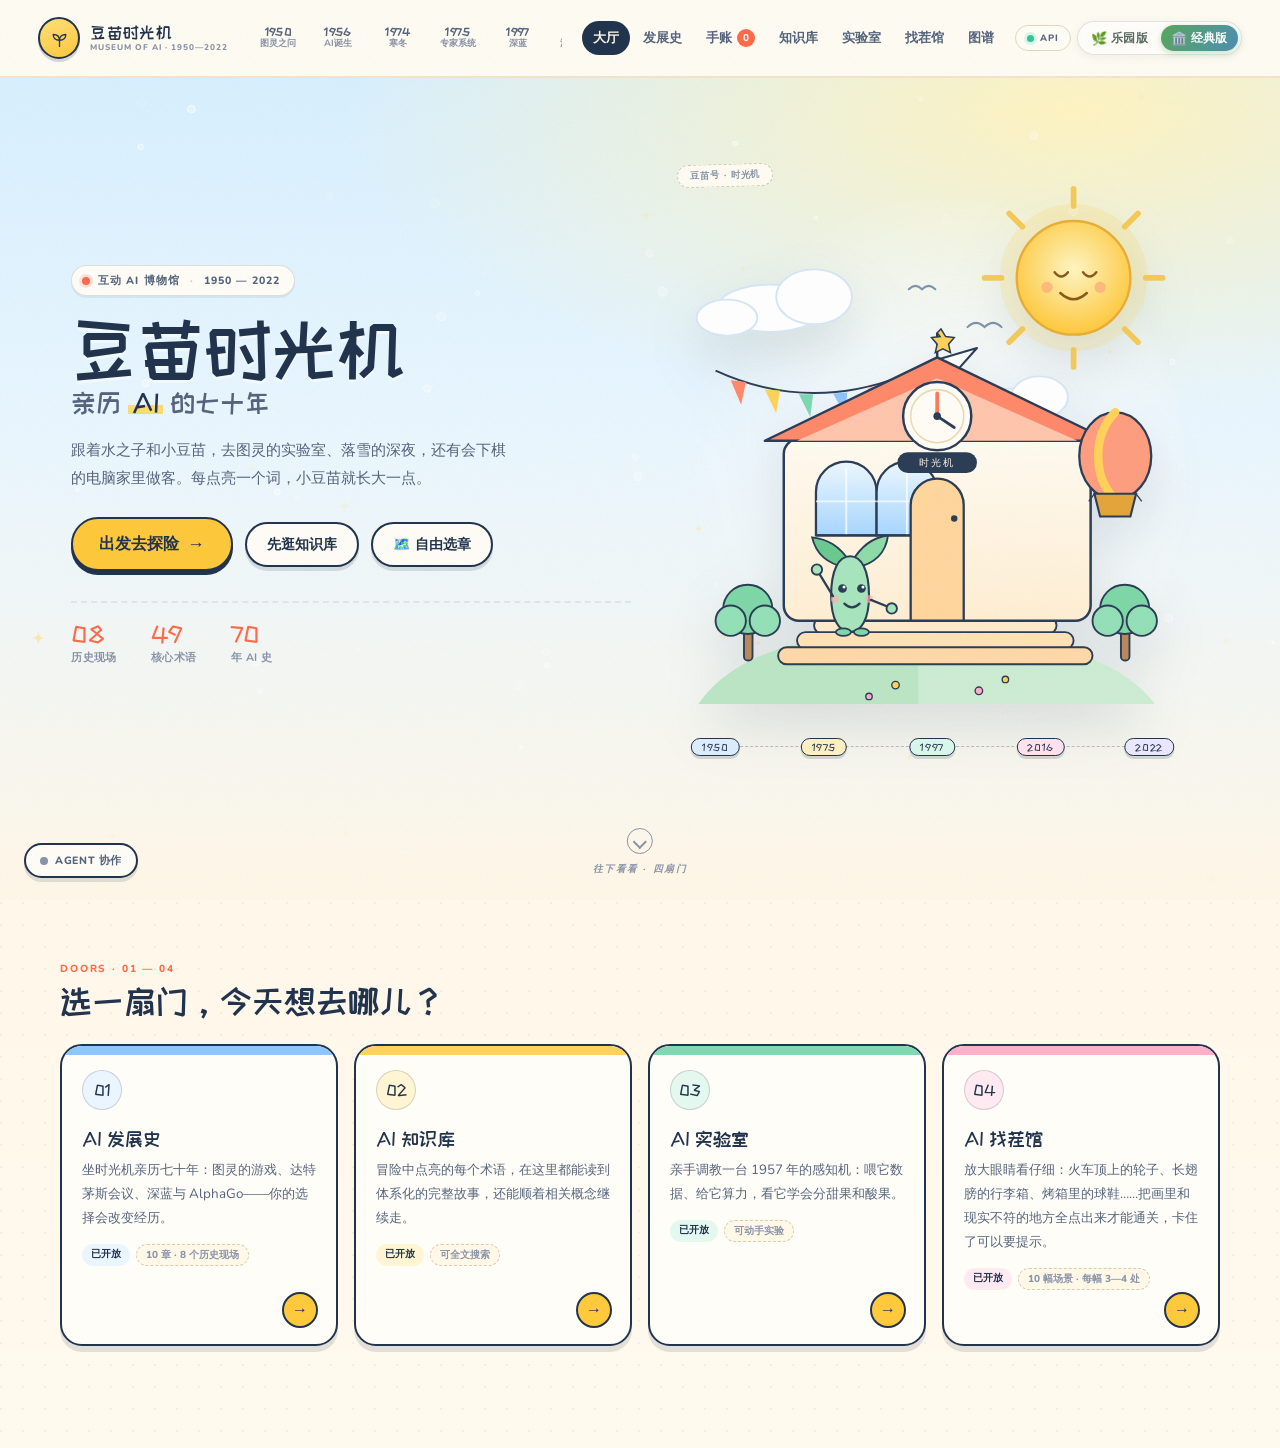
==== classic/index.html @ cfa850b8 "perf: defer hero video, webp avatar (2MB->124KB), non-blocking fonts, preconnect fc" ====
<!DOCTYPE html>
<html lang="zh-CN">
<head>
<meta charset="UTF-8">
<meta name="viewport" content="width=device-width, initial-scale=1.0">
<meta name="theme-color" content="#FFF7E8">
<title>豆苗时光机 · 亲历 AI 的七十年</title>
<link rel="preconnect" href="https://fonts.googleapis.com">
<link rel="preconnect" href="https://fonts.gstatic.com" crossorigin>
<!-- Google Fonts 不阻塞首屏：国内网络经常连不上，同步加载会把页面卡住数秒 -->
<link rel="preload" as="style" href="https://fonts.googleapis.com/css2?family=Nunito:wght@400;600;700;800&family=ZCOOL+KuaiLe&display=swap" onload="this.rel='stylesheet'">
<noscript><link rel="stylesheet" href="https://fonts.googleapis.com/css2?family=Nunito:wght@400;600;700;800&family=ZCOOL+KuaiLe&display=swap"></noscript>
<link rel="preconnect" href="https://doumiao-adv-bfzrfvqpep.cn-shanghai.fcapp.run" crossorigin>
<link rel="stylesheet" href="style.css?v=47">
<link rel="stylesheet" href="../switch.css?v=3">
</head>
<body>

<!-- 全站胶片颗粒 / 暗角（纯装饰） -->
<div class="app-grain" aria-hidden="true"></div>
<div class="app-vignette" aria-hidden="true"></div>

<!-- ===================== 顶栏 ===================== -->
<header class="topbar">
  <a class="brand" href="#" onclick="return false;">
    <span class="brand-mark" aria-hidden="true">
      <svg viewBox="0 0 24 24" fill="none" stroke="currentColor" stroke-width="1.5" stroke-linecap="round" stroke-linejoin="round">
        <path d="M12 21v-7"/>
        <path d="M12 14c-4.6 0-7.2-2.6-7.2-6.6C9.2 7.4 12 10 12 14Z"/>
        <path d="M12 14c4.6 0 7.2-2.6 7.2-6.6C14.8 7.4 12 10 12 14Z"/>
      </svg>
    </span>
    <span class="brand-text">
      <strong>豆苗时光机</strong>
      <small>MUSEUM OF AI · 1950—2022</small>
    </span>
  </a>

  <!-- 历史时间轴：随剧情点亮 -->
  <nav class="timeline" id="timeline" aria-label="历史时间轴"></nav>

  <div class="top-actions">
    <button class="nav-toggle" id="navToggle" type="button" aria-controls="navSheet" aria-expanded="false">☰ 目录</button>
    <button class="tab-btn" data-view="gate">大厅</button>
    <button class="tab-btn" data-view="story">发展史</button>
    <button class="tab-btn" data-view="tips">手账<span class="badge" id="tipsBadge">0</span></button>
    <button class="tab-btn" data-view="kb">知识库</button>
    <button class="tab-btn" data-view="lab">实验室</button>
    <button class="tab-btn" data-view="spot">找茬馆</button>
    <button class="tab-btn" data-view="graph">图谱</button>
    <button class="api-entry" id="apiBtn" title="填入自己的 API Key，用你的模型驱动这个作品"><span class="api-dot"></span>API</button>
  </div>
</header>

<!-- 窄屏导航列表：≤1024 由顶栏「目录」唤起，桌面端隐藏 -->
<div class="nav-sheet" id="navSheet" hidden>
  <div class="nav-sheet-panel" role="dialog" aria-label="选择页面">
    <div class="nav-sheet-head">
      <span class="nav-sheet-title">选择页面</span>
      <button class="nav-sheet-close" id="navClose" type="button">关闭</button>
    </div>
    <nav class="nav-list">
      <button class="tab-btn nav-item" data-view="gate">大厅</button>
      <button class="tab-btn nav-item" data-view="story">发展史</button>
      <button class="tab-btn nav-item" data-view="tips">手账</button>
      <button class="tab-btn nav-item" data-view="kb">知识库</button>
      <button class="tab-btn nav-item" data-view="lab">实验室</button>
      <button class="tab-btn nav-item" data-view="spot">找茬馆</button>
      <button class="tab-btn nav-item" data-view="graph">图谱</button>
      <button class="nav-item nav-item-api" data-api="1" type="button">API（填自己的 Key）</button>
    </nav>
  </div>
</div>

<main>

  <!-- ===================== 视图零：大门（海报式首屏） ===================== -->
  <section id="view-gate" class="view active">

    <div class="gate-hero">
      <canvas class="hero-canvas" id="heroCanvas" aria-hidden="true"></canvas>

      <div class="hero-inner">
        <div class="hero-copy">
          <span class="hero-kicker"><i></i>互动 AI 博物馆<span class="k-sep">·</span>1950 — 2022</span>

          <h1 class="hero-title">
            <span class="hero-brand">豆苗时光机</span>
            <span class="hero-line">亲历 <em>AI</em> 的七十年</span>
          </h1>

          <p class="hero-lead">跟着水之子和小豆苗，去图灵的实验室、落雪的深夜，还有会下棋的电脑家里做客。每点亮一个词，小豆苗就长大一点。</p>

          <div class="hero-actions">
            <button class="primary-btn hero-cta" data-view="story">出发去探险 <span>→</span></button>
            <button class="ghost-btn hero-ghost" data-view="kb">先逛知识库</button>
            <button class="ghost-btn hero-ghost" data-chapter-picker aria-haspopup="dialog">🗺️ 自由选章</button>
          </div>

          <div class="hero-meta">
            <span><b>08</b>历史现场</span>
            <span><b>49</b>核心术语</span>
            <span><b>70</b>年 AI 史</span>
          </div>
        </div>

        <div class="hero-art" aria-hidden="true">
          <div class="hero-halo"></div>

          <svg class="hero-scene" viewBox="0 0 560 620" fill="none" xmlns="http://www.w3.org/2000/svg">
            <defs>
              <radialGradient id="hbSunG" cx="50%" cy="42%" r="58%">
                <stop offset="0" stop-color="#FFF6C4"/>
                <stop offset="1" stop-color="#FFC93C"/>
              </radialGradient>
              <linearGradient id="hbWinG" x1="0" y1="0" x2="0" y2="1">
                <stop offset="0" stop-color="#EDF8FF"/>
                <stop offset="1" stop-color="#A8D7FF"/>
              </linearGradient>
              <linearGradient id="hbBodyG" x1="0" y1="0" x2="0" y2="1">
                <stop offset="0" stop-color="#FFFBF1"/>
                <stop offset="1" stop-color="#FFEFD4"/>
              </linearGradient>
            </defs>

            <!-- 太阳（会慢慢转的光芒） -->
            <g class="hb-sun">
              <circle cx="424" cy="116" r="78" fill="#FFD65C" opacity=".2"/>
              <g class="hb-rays" stroke="#F6C64A" stroke-width="6" stroke-linecap="round" opacity=".9">
                <line x1="424" y1="40" x2="424" y2="22"/>
                <line x1="424" y1="192" x2="424" y2="210"/>
                <line x1="348" y1="116" x2="330" y2="116"/>
                <line x1="500" y1="116" x2="518" y2="116"/>
                <line x1="370" y1="62" x2="356" y2="48"/>
                <line x1="478" y1="62" x2="492" y2="48"/>
                <line x1="370" y1="170" x2="356" y2="184"/>
                <line x1="478" y1="170" x2="492" y2="184"/>
              </g>
              <circle cx="424" cy="116" r="60" fill="url(#hbSunG)" stroke="#E9AE36" stroke-width="2.5"/>
              <path d="M404 110q7 9 14 0" stroke="#8A5A18" stroke-width="2.6" fill="none" stroke-linecap="round"/>
              <path d="M434 110q7 9 14 0" stroke="#8A5A18" stroke-width="2.6" fill="none" stroke-linecap="round"/>
              <path d="M410 132q14 13 28 0" stroke="#8A5A18" stroke-width="2.6" fill="none" stroke-linecap="round"/>
              <circle cx="396" cy="126" r="6" fill="#FF9C7A" opacity=".55"/>
              <circle cx="452" cy="126" r="6" fill="#FF9C7A" opacity=".55"/>
            </g>

            <!-- 云朵 -->
            <g class="hb-cloud c1" fill="#FFFFFF" stroke="#D6E7F5" stroke-width="2">
              <ellipse cx="104" cy="148" rx="56" ry="25"/>
              <ellipse cx="150" cy="136" rx="40" ry="29"/>
              <ellipse cx="58" cy="158" rx="32" ry="19"/>
            </g>
            <g class="hb-cloud c2" fill="#FFFFFF" stroke="#D6E7F5" stroke-width="2">
              <ellipse cx="352" cy="252" rx="42" ry="19"/>
              <ellipse cx="388" cy="242" rx="30" ry="22"/>
            </g>

            <!-- 小鸟 -->
            <g stroke="#7D93AC" stroke-width="2.2" stroke-linecap="round" fill="none">
              <path d="M312 168q9-9 18 0q9-9 18 0"/>
              <path d="M250 128q7-7 14 0q7-7 14 0"/>
            </g>

            <!-- 彩旗 -->
            <path d="M46 214q96 44 196 6" stroke="#2C3E57" stroke-width="2" fill="none"/>
            <path d="M62 224l16 2-5 24z" fill="#FF8A6B"/>
            <path d="M98 234l16 1-4 24z" fill="#FFD35A"/>
            <path d="M134 239l15 0-3 24z" fill="#7FD8B2"/>
            <path d="M170 238l15-1-2 24z" fill="#8FC5FF"/>
            <path d="M206 232l14-2-1 24z" fill="#FFAFCF"/>

            <!-- 纸飞机与虚线航迹 -->
            <path d="M182 330q-56-46-4-78t92-34" stroke="#FFB48F" stroke-width="2" stroke-dasharray="4 7" stroke-linecap="round" fill="none"/>
            <g class="hb-plane">
              <path d="M268 206l54-16-30 34z" fill="#FFFFFF" stroke="#2C3E57" stroke-width="2.2" stroke-linejoin="round"/>
              <path d="M268 206l24 18-8 14z" fill="#CBE7FF" stroke="#2C3E57" stroke-width="2.2" stroke-linejoin="round"/>
            </g>

            <!-- 小山 -->
            <path d="M28 566c36-52 110-76 232-76s210 24 250 76z" fill="#CDEDD3"/>
            <path d="M28 566c36-52 110-76 232-76v76z" fill="#BCE6C6"/>

            <!-- 博物馆台阶 -->
            <rect x="150" y="474" width="256" height="18" rx="9" fill="#FFEBCB" stroke="#2C3E57" stroke-width="2"/>
            <rect x="132" y="490" width="292" height="18" rx="9" fill="#FFE2B8" stroke="#2C3E57" stroke-width="2"/>
            <rect x="112" y="506" width="332" height="18" rx="9" fill="#FFD9A8" stroke="#2C3E57" stroke-width="2"/>

            <!-- 主楼 -->
            <rect x="118" y="286" width="324" height="192" rx="16" fill="url(#hbBodyG)" stroke="#2C3E57" stroke-width="2.6"/>
            <path d="M98 288L280 200l182 88z" fill="#FF8A6B" stroke="#2C3E57" stroke-width="2.6" stroke-linejoin="round"/>
            <path d="M132 288L280 222l148 66z" fill="#FFC6AE"/>
            <path d="M280 200v-26" stroke="#2C3E57" stroke-width="2.6"/>
            <path d="M280 174l4-4 5 8 9 1-6 7 2 9-8-4-8 4 2-9-6-7 9-1z" fill="#FFD35A" stroke="#2C3E57" stroke-width="1.6"/>

            <!-- 门面钟 -->
            <circle cx="280" cy="262" r="36" fill="#FFFDF6" stroke="#2C3E57" stroke-width="2.6"/>
            <circle cx="280" cy="262" r="28" fill="none" stroke="#F0D9B6" stroke-width="1.6"/>
            <path d="M280 262V238" stroke="#FF7A5C" stroke-width="4" stroke-linecap="round"/>
            <path d="M280 262l18 12" stroke="#2C3E57" stroke-width="3" stroke-linecap="round"/>
            <circle cx="280" cy="262" r="4" fill="#2C3E57"/>

            <!-- 拱窗 -->
            <path d="M152 388V342a32 32 0 0 1 64 0V388Z" fill="url(#hbWinG)" stroke="#2C3E57" stroke-width="2.4"/>
            <path d="M216 388V342a32 32 0 0 1 64 0V388Z" fill="url(#hbWinG)" stroke="#2C3E57" stroke-width="2.4"/>
            <path d="M184 316v72M152 352h64" stroke="#FFFFFF" stroke-width="2" opacity=".75"/>
            <path d="M248 316v72M216 352h64" stroke="#FFFFFF" stroke-width="2" opacity=".75"/>
            <path d="M152 388h128" stroke="#2C3E57" stroke-width="2.4"/>

            <!-- 门 -->
            <path d="M252 478V356a28 28 0 0 1 56 0V478Z" fill="#FFD79E" stroke="#2C3E57" stroke-width="2.4"/>
            <circle cx="298" cy="370" r="3.4" fill="#2C3E57"/>
            <rect x="238" y="300" width="84" height="22" rx="11" fill="#2C3E57"/>
            <text x="280" y="315" text-anchor="middle" font-size="11" fill="#FFF6E2" letter-spacing="2">时光机</text>

            <!-- 左右小树 -->
            <g>
              <rect x="76" y="486" width="9" height="34" rx="4" fill="#B98A5E" stroke="#2C3E57" stroke-width="2"/>
              <circle cx="80" cy="466" r="26" fill="#7FD8A8" stroke="#2C3E57" stroke-width="2"/>
              <circle cx="62" cy="478" r="16" fill="#94E1B8" stroke="#2C3E57" stroke-width="2"/>
              <circle cx="98" cy="478" r="16" fill="#94E1B8" stroke="#2C3E57" stroke-width="2"/>
            </g>
            <g>
              <rect x="474" y="486" width="9" height="34" rx="4" fill="#B98A5E" stroke="#2C3E57" stroke-width="2"/>
              <circle cx="478" cy="466" r="26" fill="#7FD8A8" stroke="#2C3E57" stroke-width="2"/>
              <circle cx="460" cy="478" r="16" fill="#94E1B8" stroke="#2C3E57" stroke-width="2"/>
              <circle cx="496" cy="478" r="16" fill="#94E1B8" stroke="#2C3E57" stroke-width="2"/>
            </g>

            <!-- 小豆苗 -->
            <g class="hb-mascot">
              <path d="M188 416c-12-18-24-24-40-26 4 18 16 28 36 32z" fill="#6BCB8F" stroke="#2C3E57" stroke-width="2"/>
              <path d="M190 416c10-18 22-26 38-28-2 18-14 30-34 34z" fill="#8EDCA8" stroke="#2C3E57" stroke-width="2"/>
              <path d="M189 448V420" stroke="#4FAF78" stroke-width="5" stroke-linecap="round"/>
              <path d="M168 452c0-28 8-42 20-42s20 14 20 42c0 24-8 38-20 38s-20-14-20-38Z" fill="#A8E6BE" stroke="#2C3E57" stroke-width="2.2"/>
              <circle cx="180" cy="444" r="4.6" fill="#2C3E57"/>
              <circle cx="200" cy="444" r="4.6" fill="#2C3E57"/>
              <circle cx="181.6" cy="442.4" r="1.6" fill="#FFFFFF"/>
              <circle cx="201.6" cy="442.4" r="1.6" fill="#FFFFFF"/>
              <path d="M182 460q8 8 16 0" stroke="#2C3E57" stroke-width="2.4" fill="none" stroke-linecap="round"/>
              <circle cx="172" cy="455" r="4.2" fill="#FFB0B0" opacity=".65"/>
              <circle cx="208" cy="455" r="4.2" fill="#FFB0B0" opacity=".65"/>
              <path d="M170 452l-16-26" stroke="#2C3E57" stroke-width="2.4" stroke-linecap="round"/>
              <circle cx="153" cy="424" r="5.5" fill="#A8E6BE" stroke="#2C3E57" stroke-width="2"/>
              <path d="M210 456l20 8" stroke="#2C3E57" stroke-width="2.4" stroke-linecap="round"/>
              <circle cx="232" cy="465" r="5.5" fill="#A8E6BE" stroke="#2C3E57" stroke-width="2"/>
              <ellipse cx="181" cy="490" rx="8" ry="4" fill="#7FD8A8" stroke="#2C3E57" stroke-width="1.8"/>
              <ellipse cx="200" cy="490" rx="8" ry="4" fill="#7FD8A8" stroke="#2C3E57" stroke-width="1.8"/>
            </g>

            <!-- 热气球 -->
            <g class="hb-balloon">
              <path d="M468 292V366" stroke="#2C3E57" stroke-width="1.4" stroke-dasharray="4 4"/>
              <ellipse cx="468" cy="304" rx="38" ry="46" fill="#FF9E80" stroke="#2C3E57" stroke-width="2.4"/>
              <path d="M468 258c-12 12-18 26-18 46s6 34 18 46" stroke="#FFD35A" stroke-width="9" fill="none" stroke-linecap="round"/>
              <path d="M446 344h44l-6 24h-32z" fill="#E4A53B" stroke="#2C3E57" stroke-width="2.2"/>
              <path d="M446 344l-6 8M490 344l6 8" stroke="#2C3E57" stroke-width="1.4"/>
            </g>

            <!-- 草地小花 -->
            <g stroke="#2C3E57" stroke-width="1.4">
              <circle cx="236" cy="546" r="4" fill="#FFD35A"/>
              <circle cx="324" cy="552" r="4" fill="#FFAFCF"/>
              <circle cx="352" cy="540" r="3.4" fill="#FFD35A"/>
              <circle cx="208" cy="558" r="3.4" fill="#FFAFCF"/>
            </g>
          </svg>

          <span class="float-year fy1">1950</span>
          <span class="float-year fy2">1975</span>
          <span class="float-year fy3">1997</span>
          <span class="float-year fy4">2016</span>
          <span class="float-year fy5">2022</span>
          <span class="art-caption">豆苗号 · 时光机</span>
        </div>
      </div>

      <div class="hero-scroll">
        <span></span>
        <em>往下看看 · 四扇门</em>
      </div>
    </div>

    <!-- 四扇门：编辑式分栏，而非卡片墙 -->
    <div class="gate-doors">
      <div class="doors-head">
        <span class="mono-label">DOORS · 01 — 04</span>
        <h2>选一扇门，今天想去哪儿？</h2>
      </div>

      <div class="gate-grid">
        <div class="gate-card open" data-goto="story">
          <span class="gate-index">01</span>
          <div class="gate-body">
            <h3>AI 发展史</h3>
            <p>坐时光机亲历七十年：图灵的游戏、达特茅斯会议、深蓝与 AlphaGo——你的选择会改变经历。</p>
            <div class="gate-tags">
              <span class="gate-tag open-tag">已开放</span>
              <span class="gate-tag ghost-tag">10 章 · 8 个历史现场</span>
            </div>
          </div>
          <span class="gate-arrow">→</span>
        </div>

        <div class="gate-card open" data-goto="kb">
          <span class="gate-index">02</span>
          <div class="gate-body">
            <h3>AI 知识库</h3>
            <p>冒险中点亮的每个术语，在这里都能读到体系化的完整故事，还能顺着相关概念继续走。</p>
            <div class="gate-tags">
              <span class="gate-tag open-tag">已开放</span>
              <span class="gate-tag ghost-tag">可全文搜索</span>
            </div>
          </div>
          <span class="gate-arrow">→</span>
        </div>

        <div class="gate-card open" data-goto="lab">
          <span class="gate-index">03</span>
          <div class="gate-body">
            <h3>AI 实验室</h3>
            <p>亲手调教一台 1957 年的感知机：喂它数据、给它算力，看它学会分甜果和酸果。</p>
            <div class="gate-tags">
              <span class="gate-tag open-tag">已开放</span>
              <span class="gate-tag ghost-tag">可动手实验</span>
            </div>
          </div>
          <span class="gate-arrow">→</span>
        </div>

        <div class="gate-card open" data-goto="spot">
          <span class="gate-index">04</span>
          <div class="gate-body">
            <h3>AI 找茬馆</h3>
            <p>放大眼睛看仔细：火车顶上的轮子、长翅膀的行李箱、烤箱里的球鞋……把画里和现实不符的地方全点出来才能通关，卡住了可以要提示。</p>
            <div class="gate-tags">
              <span class="gate-tag open-tag">已开放</span>
              <span class="gate-tag ghost-tag">10 幅场景 · 每幅 3—4 处</span>
            </div>
          </div>
          <span class="gate-arrow">→</span>
        </div>
      </div>
    </div>
  </section>

  <!-- ===================== 视图一：ADV 冒险 ===================== -->
  <section id="view-story" class="view">
    <div class="stage" id="stage" data-scene="museum">

      <!-- 场景底色（随章节变色） -->
      <div class="stage-bg" aria-hidden="true">
        <div class="stage-beam"></div>
        <div class="stage-glow"></div>
        <div class="stage-grain"></div>
      </div>

      <!-- 章节衔接：黑场标题卡 -->
      <div class="chapter-card" id="chapterCard">
        <span class="cc-kicker">—— 时空跳转 ——</span>
        <div class="cc-title" id="ccTitle"></div>
        <div class="cc-time" id="ccTime"></div>
        <span class="cc-line"></span>
      </div>

      <!-- 画面区：章节条 + CG 影像 + 角色 -->
      <div class="scene-zone">
        <div class="scene-top">
          <div class="chapter-chip">
            <span class="chip-dot"></span>
            <div class="chip-text">
              <strong id="chapterTitle">序章</strong>
              <em id="chapterTime">现在</em>
            </div>
          </div>
          <div class="scene-tools">
            <button class="tool-btn" data-chapter-picker aria-haspopup="dialog" title="自由选择章节">🗺️ 选章</button>
            <button class="tool-btn mode-btn" id="modeBtn" title="切换编排模式（流水线 / Swarm）">⚙️ 流水线</button>
            <button class="tool-btn log-btn" id="logBtn" title="查看对话回溯（快捷键 L）">📜 回溯</button>
          </div>
        </div>

        <div class="scene-stage">
          <!-- CG：本章的历史影像常驻画面区 -->
          <figure class="cg-frame" id="cgFrame" data-cg="museum">
            <div class="cg-media" id="cgMedia"></div>
            <div class="cg-tone"></div>
            <div class="cg-shade"></div>
            <div class="cg-grain"></div>
            <div class="cg-scan"></div>
            <div class="cg-year" id="cgWatermark">2022</div>
            <figcaption class="cg-caption">
              <span class="cg-kicker">历史档案 <b id="cgYear">2022</b></span>
              <strong id="cgName">时光机展厅</strong>
              <em id="cgMeta">科技博物馆 · 闭馆之后</em>
            </figcaption>
            <span class="cg-corner tl"></span>
            <span class="cg-corner br"></span>
          </figure>

          <!-- 水之子桌宠：小头像浮动，点击展开立绘并聊天 -->
          <div class="pet" id="pet">
            <div class="pet-halo" aria-hidden="true"></div>
            <div class="pet-mini">💧</div>
            <img class="pet-img" src="../assets/shuizhizi_cut.webp" alt="水之子" draggable="false" loading="lazy" decoding="async">
            <div class="pet-bubble" id="petBubble">点我和水之子聊天～</div>
            <div class="pet-name">水之子</div>
            <div class="pet-level" id="petLevel">🌱 小豆苗 Lv.1 种子</div>
          </div>
        </div>
      </div>

      <!-- 对话框：独立于画面区，不压 CG -->
      <div class="adv-dock">
        <div class="dialogue-box" id="dialogueBox">
          <div class="dlg-head">
            <div class="speaker" id="speaker">旁白</div>
            <div class="cast-bar" id="castBar"></div>
            <span class="dlg-hint"><b>点一下</b> / <kbd>空格</kbd> 往下走 · 亮词能点开看</span>
          </div>

          <p class="story-text" id="storyText"></p>

          <div class="dlg-foot">
            <span class="dlg-brand">豆苗时光机<span>/</span>MUSEUM OF AI</span>
            <button class="next-btn" id="nextBtn">往下看 ▼</button>
          </div>
        </div>

        <!-- 行动区：选项 / 提问 / 小游戏都放这里，不再塞进对话框 -->
        <div class="choice-deck" id="choices" aria-live="polite"></div>
      </div>
    </div>
  </section>

  <!-- ===================== 视图二：术语手账 ===================== -->
  <section id="view-tips" class="view">
    <div class="view-head">
      <div class="view-head-main">
        <span class="view-kicker">GLOSSARY / 收集</span>
        <h2 class="view-title">术语手账 <small>冒险里点亮的词，都会收进这里</small></h2>
      </div>
      <span class="view-note">点击任意一张 · 展开完整知识</span>
    </div>
    <div class="sticker-shelf" id="stickerShelf" hidden></div>
    <div class="tips-grid" id="tipsGrid"></div>
    <p class="empty-hint" id="tipsEmpty">还没有收集到术语卡，回到冒险里点亮闪闪发光的词吧！</p>
  </section>

  <!-- ===================== 视图三：知识库 ===================== -->
  <section id="view-kb" class="view">
    <div class="view-head">
      <div class="view-head-main">
        <span class="view-kicker">KNOWLEDGE BASE / 体系</span>
        <h2 class="view-title">AI 知识库 <small>体系化的完整内容 · 点开词条读全文</small></h2>
      </div>
      <span class="view-note">按时间与主题分组</span>
    </div>

    <div class="kb-toolbar">
      <label class="kb-search-wrap">
        <svg viewBox="0 0 24 24" fill="none" stroke="currentColor" stroke-width="1.8" stroke-linecap="round"><circle cx="11" cy="11" r="7"/><path d="M21 21l-4.3-4.3"/></svg>
        <input class="kb-search" id="kbSearch" placeholder="搜索词条，如：神经网络">
      </label>
      <div class="kb-cats" id="kbCats"></div>
    </div>

    <div class="kb-list" id="kbList"></div>
  </section>

  <!-- ===================== 视图四：AI 实验室 ===================== -->
  <section id="view-lab" class="view">
    <div class="view-head">
      <div class="view-head-main">
        <span class="view-kicker">LABORATORY / 动手</span>
        <h2 class="view-title">AI 实验室 <small>亲手调教一台感知机——看数据、算法、算力怎么配合</small></h2>
      </div>
      <span class="view-note">实验 01 · 感知机 1957</span>
    </div>

    <div class="lab-grid">
      <div class="lab-card lab-main">
        <div class="lab-card-head">
          <h3>训练场 · 甜果还是酸果？</h3>
          <span class="lab-hint-tag">感知机 · AI 的祖师爷</span>
        </div>
        <p class="lab-desc">果园送来一批水果：横坐标是「颜色深浅」，纵坐标是「个头大小」。你的任务：教一台小机器画出一条分界线，把甜的（🍎）和酸的（🍋）分开。</p>
        <div class="lab-canvas-wrap"><canvas id="labCanvas" width="640" height="420"></canvas></div>
        <div class="lab-toolbar">
          <button class="lab-btn active" id="labAddSweet">🍎 加甜果</button>
          <button class="lab-btn" id="labAddSour">🍋 加酸果</button>
          <button class="lab-btn primary" id="labTrain">▶ 开始训练</button>
          <button class="lab-btn" id="labTest">🎯 考试</button>
          <button class="lab-btn ghost" id="labReset">↺ 重置</button>
        </div>
        <p class="lab-tip" id="labHint">点「加甜果 / 加酸果」，再点训练场，就能亲手添加样本。样本越多，机器学得越稳。</p>
      </div>

      <div class="lab-side">
        <div class="lab-card">
          <div class="lab-card-head"><h3>仪表盘</h3></div>
          <div class="lab-meters">
            <div class="lab-meter"><span class="lm-label">📊 准确率</span><span class="lm-value" id="labAcc">—</span></div>
            <div class="lab-meter"><span class="lm-label">🔁 训练轮次</span><span class="lm-value" id="labEpoch">0</span></div>
            <div class="lab-meter"><span class="lm-label">🍎 数据（样本数）</span><span class="lm-value" id="labSamples">0</span></div>
          </div>
          <div class="lab-power">
            <span class="lm-label">⚡ 算力（每步训练速度）</span>
            <div class="lab-power-btns" id="labPower">
              <button data-p="1">慢</button><button data-p="6" class="active">中</button><button data-p="20">快</button>
            </div>
          </div>
          <div class="lab-status" id="labStatus">准备就绪：先加几个水果，再点「开始训练」。</div>
        </div>
        <div class="lab-card">
          <div class="lab-card-head"><h3>小课堂 · 它是怎么学的？</h3></div>
          <ol class="lab-lesson">
            <li><b>打分：</b>机器给每个水果算分：颜色 × 权重A + 大小 × 权重B + 门槛。分高判甜，分低判酸。</li>
            <li><b>改错：</b>判错了，就把权重往正确方向挪一点点——这一挪，就是「学习」。</li>
            <li><b>配合：</b>数据是粮食，算法是胃，算力是发动机。三个好朋友齐了，AI 才跑得快。</li>
          </ol>
        </div>
      </div>
    </div>
  </section>

  <!-- ===================== 视图六：找茬馆 ===================== -->
  <section id="view-spot" class="view">
    <div class="view-head">
      <div class="view-head-main">
        <span class="view-kicker">FIND THE MISTAKE / 观察</span>
        <h2 class="view-title">找茬馆 <small>AI 也会看错——你能比它先发现吗？</small></h2>
      </div>
      <span class="view-note" id="spotNote">题库 3 幅 · 随机抽题</span>
    </div>

    <div class="spot-card">
      <div class="spot-bar">
        <div class="spot-meta">
          <span class="spot-badge" id="spotDiffTag">★☆☆</span>
          <div class="spot-titles">
            <h3 id="spotTitle">早餐桌的怪事</h3>
            <p id="spotSub">1950 · 曼彻斯特的厨房</p>
          </div>
        </div>
        <div class="spot-score"><span>已找到</span><b id="spotFound">0</b><i>/</i><b id="spotTotal">4</b></div>
        <div class="spot-actions">
          <button class="spot-btn hint" id="spotHint">💡 提示</button>
          <button class="spot-btn" id="spotNext">🔄 换一幅</button>
        </div>
      </div>
      <div class="spot-stage" id="spotStage" aria-live="polite"></div>
      <div class="spot-foot">
        <div class="spot-dots" id="spotDots" aria-hidden="true"></div>
        <p class="spot-tip" id="spotTip">画里有 4 处和现实不符，点它们找出来。</p>
      </div>
      <div class="spot-result" id="spotResult"></div>
    </div>
  </section>

  <!-- ===================== 视图五：知识图谱 ===================== -->
  <section id="view-graph" class="view">
    <div class="view-head">
      <div class="view-head-main">
        <span class="view-kicker">KNOWLEDGE GRAPH / 连接</span>
        <h2 class="view-title">AI 知识图谱 <small>点一点节点，看概念之间怎么连起来</small></h2>
      </div>
      <span class="view-note">双击空白 · 回到中心</span>
    </div>

    <div class="graph-legend" id="graphLegend"></div>
    <div class="graph-wrap">
      <svg id="graphSvg" xmlns="http://www.w3.org/2000/svg"></svg>
    </div>
    <p class="graph-hint">单击周围概念 → 以它为中心展开；单击中心或双击任意节点 → 查看知识卡片；双击空白 → 回到「人工智能」。</p>
  </section>

</main>

<!-- ===================== tips 弹窗 ===================== -->
<div class="modal-mask" id="tipsModal">
  <div class="tips-card">
    <div class="modal-head">
      <span class="modal-icon">💡</span>
      <span class="modal-kicker">TERM CARD / 术语卡</span>
    </div>
    <div class="swarm-flow" id="swarmFlow" title="多智能体协作流水线">
      <span>🔍抽取</span><i>→</i><span>📚检索</span><i>→</i><span>✏️改写</span><i>→</i><span>🛡️校验</span>
    </div>
    <h3 id="tipsTerm">术语</h3>
    <p id="tipsBrief"></p>
    <div class="tips-actions">
      <button class="primary-btn" id="tipsDeepBtn">📖 深入了解</button>
      <button class="ghost-btn" id="tipsCloseBtn">继续冒险</button>
    </div>
  </div>
</div>

<!-- ===================== 知识文章弹窗 ===================== -->
<div class="modal-mask" id="kbModal">
  <div class="kb-card">
    <div class="kb-head">
      <div>
        <span class="modal-kicker">KNOWLEDGE</span>
        <h3 id="kbTerm"></h3>
      </div>
      <span class="kb-meta" id="kbMeta"></span>
    </div>
    <div class="kb-body" id="kbBody"></div>
    <div class="kb-example" id="kbExample"></div>
    <div class="kb-related-box">
      <div class="kb-related-label">相关概念</div>
      <div id="kbRelated" class="kb-related-list"></div>
    </div>
    <button class="ghost-btn" id="kbCloseBtn">关闭</button>
  </div>
</div>

<!-- ===================== 水之子聊天面板 ===================== -->
<div class="chat-panel" id="chatPanel">
  <div class="chat-head">
    <span class="chat-avatar">💧</span>
    <div class="chat-title"><b>水之子</b><em>有问题随时问我</em></div>
    <button id="chatCloseBtn">✕</button>
  </div>
  <div class="chat-body" id="chatBody"></div>
  <div class="chat-input">
    <input id="chatInput" placeholder="问问我…" maxlength="200">
    <button id="chatSendBtn">发送</button>
  </div>
  <div class="chat-status" id="chatStatus"></div>
</div>

<!-- ===================== API Key 设置弹窗 ===================== -->
<div class="modal-mask" id="apiModal">
  <div class="api-card">
    <div class="modal-head">
      <span class="modal-icon">🔑</span>
      <span class="modal-kicker">CONNECTION</span>
    </div>
    <h3>接入你自己的 AI</h3>
    <p class="api-lead">填入你的阿里云百炼 API Key，这个作品就会用你的模型来生成剧情回应和水之子的回答。Key 只保存在本机服务端，网页代码和访客浏览器都看不到。</p>
    <div class="api-status" id="apiStatus">读取中……</div>

    <label class="api-label" for="apiKeyInput">API Key</label>
    <input id="apiKeyInput" class="api-input" type="password" placeholder="sk-……（粘贴后不会显示在页面上）" autocomplete="off" spellcheck="false">

    <label class="api-label" for="apiModelInput">模型（可留空，默认 qwen-flash 最快）</label>
    <input id="apiModelInput" class="api-input" list="apiModelList" placeholder="qwen-flash" autocomplete="off" spellcheck="false">
    <datalist id="apiModelList">
      <option value="qwen-flash"></option>
      <option value="qwen-turbo"></option>
      <option value="qwen-plus"></option>
      <option value="qwen-max"></option>
      <option value="qwen-long"></option>
    </datalist>

    <div class="api-actions">
      <button class="primary-btn" id="apiSaveBtn">保存并启用</button>
      <button class="ghost-btn" id="apiTestBtn">测试连接</button>
    </div>
    <div class="api-links">
      <button class="api-link" id="apiClearBtn">清除本机保存的 Key</button>
      <button class="api-link" id="apiCloseBtn">关闭</button>
    </div>
    <div class="api-tip" id="apiTip">没有 Key？到阿里云百炼控制台创建一个再粘贴进来；不填也能离线玩完整个冒险。</div>
  </div>
</div>

<!-- ===================== 章节选择弹窗 ===================== -->
<div class="modal-mask" id="chapterModal">
  <div class="chapter-pick">
    <div class="cp-head">
      <div class="cp-head-main">
        <span class="modal-kicker">TIME MACHINE / 时空跳转</span>
        <h3>想去哪一年？</h3>
        <p class="cp-lead">每一章都能单独开始。坐进时光机，直接从任意一个历史现场出发。</p>
      </div>
      <button class="cp-close" id="chapterCloseBtn" title="关闭" aria-label="关闭">✕</button>
    </div>
    <div class="cp-progress" id="chapterProgress"></div>
    <div class="cp-list" id="chapterList"></div>
    <div class="cp-foot">
      <span class="cp-hint">点击章节卡，从这一章的开头开始 · 去过的章节会打勾</span>
      <button class="ghost-btn" id="chapterBackBtn">继续当前故事</button>
    </div>
  </div>
</div>

<!-- ===================== 多 Agent 协作面板 ===================== -->
<button class="orch-fab" id="orchFab" title="查看多 Agent 协作流水（快捷键 `）">
  <span class="orch-dot"></span>AGENT 协作
</button>
<aside class="orch-panel" id="orchPanel">
  <div class="orch-head">
    <div class="orch-head-row">
      <span class="orch-live"></span>
      <span class="orch-title">AGENT ORCHESTRATOR</span>
      <button class="orch-close" id="orchCloseBtn" title="关闭（`）">✕</button>
    </div>
    <div class="orch-sub" id="orchSub">等待第一次互动…</div>
  </div>
  <div class="orch-body" id="orchBody">
    <p class="orch-empty" id="orchEmpty">在「AI发展史」里和人物说一句话，这里会实时显示导演 / 记忆 / 判定 / 人物 / 守门 / 汇总六个 Agent 是怎么接力完成一次回应的。</p>
  </div>
  <div class="orch-foot">
    <span id="orchStat">主调用 0 次</span>
    <span class="orch-foot-hint">按 ` 键开关</span>
  </div>
</aside>

<!-- ===================== 对话回溯面板 ===================== -->
<div class="log-modal" id="logModal">
  <div class="log-card">
    <div class="log-head">
      <div>
        <span class="modal-kicker">BACKLOG</span>
        <span class="log-title">对话回溯</span>
      </div>
      <button class="log-close" id="logCloseBtn" title="关闭（L）">✕</button>
    </div>
    <div class="log-list" id="logList"></div>
    <div class="log-foot" id="logFoot">还没有对话记录</div>
  </div>
</div>

<script src="config.js"></script>
<script src="story.js?v=22"></script>
<script src="fx.js?v=19"></script>
<script src="games.js?v=7"></script>
<script src="app.js?v=37"></script>
<script src="lab.js?v=4"></script>
<script src="spot.js?v=5"></script>
<script src="../switch.js?v=1" data-version="classic"></script>
</body>
</html>
---- classic/style.css ----
/* =========================================================
   豆苗时光机 · 白天版前端
   ---------------------------------------------------------
   视觉方向：晴天的科学乐园 / 故事书插画
   · 奶油纸底 + 墨蓝描边 + 阳光黄主按钮
   · 珊瑚红只用于动作与高亮，蓝/绿/紫只用于分类
   · 圆角、贴纸阴影、手绘线条，避免冷冰冰的科技感
   · 两套字体：ZCOOL KuaiLe（标题）+ Nunito（正文）
   ========================================================= */

/* ---------- 01 · 设计 token ---------- */
:root {
  --paper: #fff7e8;
  --paper-2: #fffcf3;
  --surface: #ffffff;
  --sky: #e9f6ff;
  --ink: #22344d;
  --ink-2: #55647d;
  --ink-3: #8a94a8;
  --line: #eadcc6;
  --line-2: #d9c9ae;

  --sun: #ffc93c;
  --sun-soft: #fff1c2;
  --coral: #ff6b4a;
  --coral-soft: #ffe1d6;
  --blue: #3d9df3;
  --blue-soft: #dceeff;
  --mint: #2fc79a;
  --mint-soft: #dcf7ec;
  --grape: #8b79f0;
  --grape-soft: #ece8ff;
  --pink: #ff7eae;
  --pink-soft: #ffe3ee;

  --r-sm: 10px;
  --r-md: 16px;
  --r-lg: 22px;
  --r-xl: 28px;

  /* 卡片语言：所有「纸卡」共用一套描边 + 偏移投影，避免每块各写各的阴影 */
  --card: #fffdf7;
  --card-2: #fffaf0;
  --sh-card: 0 5px 0 rgba(34, 52, 77, .1);
  --sh-card-lg: 0 6px 0 rgba(34, 52, 77, .12);
  --sh-card-sm: 0 3px 0 rgba(34, 52, 77, .09);
  --sh-float: 0 16px 34px rgba(34, 52, 77, .08);

  --sans: "Nunito", "PingFang SC", "Microsoft YaHei", "Noto Sans SC", sans-serif;
  --display: "ZCOOL KuaiLe", "Nunito", "PingFang SC", "Microsoft YaHei", sans-serif;
  --mono: "Nunito", "PingFang SC", "Microsoft YaHei", sans-serif;

  --ease: cubic-bezier(.22, .9, .24, 1);
  --topbar-h: 78px;
  --noise: url("data:image/svg+xml,%3Csvg xmlns='http://www.w3.org/2000/svg' width='120' height='120'%3E%3Cfilter id='n'%3E%3CfeTurbulence type='fractalNoise' baseFrequency='.9' numOctaves='3'/%3E%3C/filter%3E%3Crect width='120' height='120' filter='url(%23n)' opacity='.22'/%3E%3C/svg%3E");
}

* { box-sizing: border-box; }

html { scroll-behavior: smooth; }

body {
  margin: 0;
  min-height: 100svh;
  font-family: var(--sans);
  color: var(--ink);
  background:
    radial-gradient(circle at 1px 1px, rgba(34, 52, 77, .055) 1px, transparent 0) 0 0 / 22px 22px,
    linear-gradient(180deg, #fffdf6 0%, #fff7e8 55%, #fff9ee 100%);
  -webkit-font-smoothing: antialiased;
}

h1, h2, h3, h4, p, figure { margin: 0; }
button, input { font: inherit; color: inherit; }
button { cursor: pointer; }
a { color: inherit; }
img { display: block; max-width: 100%; }

::selection { background: var(--sun); color: var(--ink); }

:focus-visible {
  outline: 2.5px solid var(--blue);
  outline-offset: 3px;
  border-radius: 6px;
}

::-webkit-scrollbar { width: 10px; height: 10px; }
::-webkit-scrollbar-track { background: #fff8ea; }
::-webkit-scrollbar-thumb { background: #e5d3b4; border-radius: 99px; border: 2px solid #fff8ea; }

.hidden { display: none !important; }

/* 纸张颗粒 / 暗角（旧装饰，白天版只留一点纸感） */
.app-grain {
  position: fixed;
  inset: 0;
  z-index: 9999;
  pointer-events: none;
  opacity: .28;
  mix-blend-mode: multiply;
  background-image: var(--noise);
  background-size: 120px;
}
.app-vignette { display: none; }

/* ---------- 02 · 顶栏 ---------- */
.topbar {
  position: sticky;
  top: 0;
  z-index: 60;
  display: flex;
  align-items: center;
  gap: clamp(8px, 1.6vw, 22px);
  height: var(--topbar-h);
  padding: 0 clamp(14px, 3vw, 40px);
  background: rgba(255, 252, 243, .93);
  -webkit-backdrop-filter: blur(12px);
  backdrop-filter: blur(12px);
  border-bottom: 2px solid #f3e5cc;
}

.brand {
  display: flex;
  align-items: center;
  gap: 10px;
  flex: none;
  text-decoration: none;
}
.brand-mark {
  display: grid;
  place-items: center;
  width: 42px;
  height: 42px;
  border-radius: 50%;
  background: linear-gradient(160deg, #ffe07a, var(--sun));
  border: 2px solid var(--ink);
  box-shadow: 0 3px 0 rgba(34, 52, 77, .18);
  color: var(--ink);
}
.brand-mark svg { width: 21px; height: 21px; }
.brand-text { display: flex; flex-direction: column; line-height: 1.15; }
.brand-text strong {
  font-family: var(--display);
  font-size: 1.06rem;
  font-weight: 400;
  letter-spacing: .02em;
}
.brand-text small {
  font-size: .52rem;
  font-weight: 800;
  letter-spacing: .12em;
  color: var(--ink-3);
}

.timeline {
  display: flex;
  align-items: stretch;
  gap: 2px;
  flex: 1;
  min-width: 0;
  overflow-x: auto;
  scrollbar-width: none;
}
.timeline::-webkit-scrollbar { display: none; }

.tl-node {
  flex: 1;
  min-width: 58px;
  padding: 6px 4px 7px;
  border: 0;
  border-radius: 9px;
  background: transparent;
  font-family: inherit;
  text-align: center;
  font-size: .58rem;
  font-weight: 700;
  color: var(--ink-3);
  white-space: nowrap;
  cursor: pointer;
  appearance: none;
  transition: background .25s var(--ease), color .25s var(--ease);
}
.tl-node:hover { background: #fff6df; color: var(--ink); }
.tl-node:focus-visible { outline: 2px solid var(--coral); outline-offset: 1px; }
.tl-node .tl-year {
  display: block;
  font-family: var(--display);
  font-size: .68rem;
  color: var(--ink-2);
  letter-spacing: .02em;
}
.tl-node.lit { background: #fff0c9; color: var(--ink); }
.tl-node.lit .tl-year { color: var(--ink); }
.tl-node.current {
  background: var(--ink);
  color: #fff8e8;
  box-shadow: 0 3px 0 rgba(34, 52, 77, .18);
}
.tl-node.current:hover { background: var(--ink); color: #fff8e8; }
.tl-node.current .tl-year { color: var(--sun); }

.top-actions {
  display: flex;
  align-items: center;
  gap: 2px;
  flex: none;
}
.tab-btn {
  display: inline-flex;
  align-items: center;
  gap: 5px;
  padding: 8px 11px;
  border: 0;
  border-radius: 999px;
  background: none;
  font-size: .8rem;
  font-weight: 800;
  color: var(--ink-2);
  transition: background .22s var(--ease), color .22s var(--ease);
}
.tab-btn:hover { background: #fff1d0; color: var(--ink); }
.tab-btn.active { background: var(--ink); color: #fff8e8; }

.badge {
  display: inline-grid;
  place-items: center;
  min-width: 18px;
  height: 18px;
  padding: 0 5px;
  border-radius: 999px;
  background: var(--coral);
  color: #fff;
  font-size: .62rem;
  font-weight: 800;
}
.tab-btn.active .badge { background: var(--sun); color: var(--ink); }

.api-entry {
  display: inline-flex;
  align-items: center;
  gap: 6px;
  margin-left: 8px;
  padding: 6px 11px;
  border: 1.5px solid #e6d7bc;
  border-radius: 999px;
  background: #fffdf7;
  font-size: .58rem;
  font-weight: 800;
  letter-spacing: .1em;
  color: var(--ink-2);
  transition: .22s var(--ease);
}
.api-entry:hover { border-color: var(--ink); color: var(--ink); transform: translateY(-1px); }
.api-dot {
  width: 7px;
  height: 7px;
  border-radius: 50%;
  background: var(--mint);
  box-shadow: 0 0 0 3px rgba(47, 199, 154, .16);
}

/* ---------- 03 · 首屏海报 ---------- */
.gate-hero {
  position: relative;
  overflow: hidden;
  min-height: calc(100svh - var(--topbar-h) - 2px);
  display: flex;
  align-items: center;
  background:
    radial-gradient(120% 78% at 84% 4%, #fff4c2 0%, rgba(255, 244, 194, 0) 48%),
    linear-gradient(180deg, #d8f0ff 0%, #eaf7ff 44%, #fff8e9 100%);
}
.gate-hero::after {
  content: "";
  position: absolute;
  left: 0; right: 0; bottom: 0;
  height: 90px;
  background: linear-gradient(180deg, transparent, rgba(255, 247, 232, .85));
  pointer-events: none;
}
.hero-canvas {
  position: absolute;
  inset: 0;
  width: 100%;
  height: 100%;
  pointer-events: none;
}
.hero-inner {
  position: relative;
  z-index: 2;
  width: min(1240px, 100%);
  margin: 0 auto;
  padding: clamp(20px, 3.4vw, 44px) clamp(20px, 4vw, 56px) clamp(60px, 7vw, 92px);
  display: grid;
  grid-template-columns: 1.02fr .98fr;
  align-items: center;
  gap: clamp(10px, 2.4vw, 34px);
}
.hero-copy { max-width: 560px; }

.hero-kicker {
  display: inline-flex;
  align-items: center;
  gap: 8px;
  padding: 7px 14px 7px 10px;
  border-radius: 999px;
  background: #fffdf7;
  border: 1.5px solid rgba(34, 52, 77, .14);
  box-shadow: 0 2px 0 rgba(34, 52, 77, .07);
  font-size: .66rem;
  font-weight: 800;
  letter-spacing: .1em;
  color: var(--ink-2);
}
.hero-kicker i {
  width: 8px;
  height: 8px;
  border-radius: 50%;
  background: var(--coral);
  box-shadow: 0 0 0 3px rgba(255, 107, 74, .16);
}
.k-sep { color: var(--line-2); margin: 0 2px; }

.hero-title {
  margin: 18px 0 0;
  display: flex;
  flex-direction: column;
  gap: 2px;
}
.hero-brand {
  font-family: var(--display);
  font-size: clamp(2.9rem, 5.6vw, 5rem);
  font-weight: 400;
  line-height: .98;
  letter-spacing: .01em;
  color: var(--ink);
  text-shadow: 0 3px 0 rgba(255, 255, 255, .55);
}
.hero-line {
  font-family: var(--display);
  font-size: clamp(1.3rem, 2.1vw, 1.8rem);
  font-weight: 400;
  color: var(--ink-2);
  line-height: 1.3;
}
.hero-line em {
  font-style: normal;
  color: var(--ink);
  background: linear-gradient(180deg, transparent 58%, #ffdc6e 58%, #ffdc6e 94%, transparent 94%);
  padding: 0 4px;
}

.hero-lead {
  margin-top: 16px;
  max-width: 30em;
  font-size: clamp(.92rem, 1.15vw, 1.02rem);
  line-height: 1.9;
  color: var(--ink-2);
}

.hero-actions {
  display: flex;
  flex-wrap: wrap;
  align-items: center;
  gap: 12px;
  margin-top: 24px;
}

.primary-btn {
  display: inline-flex;
  align-items: center;
  justify-content: center;
  gap: 8px;
  padding: 12px 22px;
  border: 2px solid var(--ink);
  border-radius: 999px;
  background: var(--sun);
  color: var(--ink);
  font-size: .92rem;
  font-weight: 800;
  box-shadow: 0 4px 0 var(--ink);
  transition: transform .18s var(--ease), box-shadow .18s var(--ease), background .18s var(--ease);
}
.primary-btn:hover { transform: translateY(-2px); box-shadow: 0 6px 0 var(--ink); background: #ffd45c; }
.primary-btn:active { transform: translateY(2px); box-shadow: 0 2px 0 var(--ink); }
.primary-btn:disabled { opacity: .5; cursor: not-allowed; transform: none; box-shadow: 0 4px 0 var(--ink); }

.ghost-btn {
  display: inline-flex;
  align-items: center;
  justify-content: center;
  padding: 11px 20px;
  border: 2px solid var(--ink);
  border-radius: 999px;
  background: #fffdf7;
  color: var(--ink);
  font-size: .88rem;
  font-weight: 800;
  box-shadow: 0 4px 0 rgba(34, 52, 77, .14);
  transition: transform .18s var(--ease), box-shadow .18s var(--ease), background .18s var(--ease);
}
.ghost-btn:hover { transform: translateY(-2px); background: #fff6df; box-shadow: 0 6px 0 rgba(34, 52, 77, .14); }
.ghost-btn:active { transform: translateY(2px); box-shadow: 0 2px 0 rgba(34, 52, 77, .14); }

.hero-cta { padding: 14px 26px; font-size: 1rem; }
.hero-cta span { font-size: 1.1rem; line-height: 1; transition: transform .25s var(--ease); }
.hero-cta:hover span { transform: translateX(4px); }

.hero-meta {
  display: flex;
  flex-wrap: wrap;
  gap: clamp(18px, 3vw, 34px);
  margin-top: 30px;
  padding-top: 18px;
  border-top: 2px dashed #dbe8ef;
}
.hero-meta span {
  display: flex;
  flex-direction: column;
  gap: 2px;
  font-size: .68rem;
  font-weight: 700;
  color: var(--ink-3);
  letter-spacing: .04em;
}
.hero-meta b {
  font-family: var(--display);
  font-size: 1.5rem;
  font-weight: 400;
  color: var(--coral);
  line-height: 1.1;
}

.hero-art {
  position: relative;
  justify-self: center;
  width: min(100%, 560px);
  padding: 10px 6px;
  transform: translate3d(calc(var(--px, 0) * 10px), calc(var(--py, 0) * 10px), 0);
  transition: transform .4s var(--ease);
}
.hero-halo {
  position: absolute;
  inset: 6% 4% 0;
  border-radius: 50%;
  background: radial-gradient(circle at 55% 45%, rgba(255, 255, 255, .9), rgba(255, 255, 255, 0) 68%);
  filter: blur(6px);
}
.hero-scene {
  position: relative;
  z-index: 1;
  width: 100%;
  height: auto;
  filter: drop-shadow(0 22px 26px rgba(34, 52, 77, .13));
}
.hb-cloud { animation: cloudDrift 9s ease-in-out infinite alternate; }
.hb-cloud.c2 { animation-duration: 12s; animation-delay: -3s; }
.hb-rays { transform-origin: 424px 116px; animation: sunSpin 40s linear infinite; }
.hb-balloon { animation: floatY 6s ease-in-out infinite; }
.hb-plane { animation: planeFloat 7s ease-in-out infinite; }
.hb-mascot { transform-origin: 189px 490px; animation: mascotWave 4s ease-in-out infinite; }

.float-year {
  position: absolute;
  bottom: 16px;
  z-index: 2;
  padding: 3px 10px;
  border: 1.5px solid var(--ink);
  border-radius: 999px;
  background: #fffdf5;
  font-family: var(--display);
  font-size: .62rem;
  letter-spacing: .06em;
  color: var(--ink);
  box-shadow: 0 3px 0 rgba(34, 52, 77, .16);
  transform: translateX(-50%);
}
/* 五个年份排成一条「年代刻度」：不再四散飘动，读起来是 1950 → 2022 的时间轴 */
.fy1 { left: 9%; background: var(--blue-soft); }
.fy2 { left: 29%; background: var(--sun-soft); }
.fy3 { left: 49%; background: var(--mint-soft); }
.fy4 { left: 69%; background: var(--pink-soft); }
.fy5 { left: 89%; background: var(--grape-soft); }
.hero-art::after {
  content: "";
  position: absolute;
  left: 9%;
  right: 9%;
  bottom: 25px;
  height: 0;
  border-top: 1.5px dashed rgba(34, 52, 77, .28);
  pointer-events: none;
}

.art-caption {
  position: absolute;
  left: 2%;
  top: 1%;
  z-index: 2;
  transform: rotate(-1.5deg);
  padding: 4px 12px;
  border: 1.5px dashed var(--line-2);
  border-radius: 999px;
  background: rgba(255, 253, 245, .92);
  font-size: .58rem;
  font-weight: 800;
  letter-spacing: .1em;
  color: var(--ink-3);
  white-space: nowrap;
}

.hero-scroll {
  position: absolute;
  left: 50%;
  bottom: 22px;
  z-index: 2;
  display: flex;
  flex-direction: column;
  align-items: center;
  gap: 8px;
  transform: translateX(-50%);
  font-size: .6rem;
  font-weight: 800;
  letter-spacing: .16em;
  color: var(--ink-3);
}
.hero-scroll span {
  width: 26px;
  height: 26px;
  border-radius: 50%;
  border: 1.5px solid var(--ink-3);
  position: relative;
}
.hero-scroll span::after {
  content: "";
  position: absolute;
  left: 50%; top: 8px;
  width: 8px; height: 8px;
  border-right: 2px solid var(--ink-3);
  border-bottom: 2px solid var(--ink-3);
  transform: translateX(-50%) rotate(45deg);
  animation: cueBounce 1.8s var(--ease) infinite;
}

/* ---------- 04 · 四扇门 ---------- */
.gate-doors {
  width: min(1240px, 100%);
  margin: 0 auto;
  padding: clamp(40px, 5vw, 74px) clamp(20px, 4vw, 40px) clamp(64px, 8vw, 104px);
}
.doors-head {
  display: flex;
  flex-direction: column;
  align-items: flex-start;
  gap: 8px;
  margin-bottom: 26px;
}
.mono-label {
  font-size: .64rem;
  font-weight: 800;
  letter-spacing: .18em;
  color: var(--coral);
}
.doors-head h2 {
  font-family: var(--display);
  font-weight: 400;
  font-size: clamp(1.6rem, 3vw, 2.15rem);
  color: var(--ink);
}

.gate-grid {
  display: grid;
  grid-template-columns: repeat(4, 1fr);
  gap: 16px;
}
.gate-card {
  position: relative;
  display: flex;
  flex-direction: column;
  gap: 16px;
  padding: 24px 20px 54px;
  border: 2px solid var(--ink);
  border-radius: var(--r-lg);
  background: #fffdf7;
  box-shadow: 0 6px 0 rgba(34, 52, 77, .13);
  overflow: hidden;
  transition: transform .3s var(--ease), box-shadow .3s var(--ease), background .3s var(--ease);
}
.gate-card::before {
  content: "";
  position: absolute;
  inset: 0 0 auto;
  height: 9px;
  background: var(--g-accent, var(--sun));
}
.gate-card:nth-child(1) { --g-accent: #8fc5ff; --g-soft: #eaf5ff; }
.gate-card:nth-child(2) { --g-accent: #ffd35a; --g-soft: #fff5d3; }
.gate-card:nth-child(3) { --g-accent: #7fd8b2; --g-soft: #e4f8ef; }
.gate-card:nth-child(4) { --g-accent: #ffb0c9; --g-soft: #ffeaf1; }

.gate-index {
  display: grid;
  place-items: center;
  width: 40px;
  height: 40px;
  border-radius: 50%;
  background: var(--g-soft);
  border: 1.5px solid rgba(34, 52, 77, .18);
  font-family: var(--display);
  font-size: 1rem;
  color: var(--ink);
}
.gate-body h3 {
  font-family: var(--display);
  font-size: 1.22rem;
  font-weight: 400;
  line-height: 1.3;
}
.gate-body p {
  margin-top: 7px;
  font-size: .84rem;
  line-height: 1.78;
  color: var(--ink-2);
}
.gate-tags {
  display: flex;
  flex-wrap: wrap;
  gap: 6px;
  margin-top: 14px;
}
.gate-tag {
  padding: 3px 9px;
  border-radius: 999px;
  font-size: .63rem;
  font-weight: 800;
}
.open-tag { background: var(--g-soft); color: var(--ink); }
.ghost-tag { background: #fff7e8; border: 1px dashed #ddcbad; color: var(--ink-3); }
.lock-tag { background: #f1eff6; color: var(--ink-3); }

.gate-arrow {
  position: absolute;
  right: 18px;
  bottom: 16px;
  display: grid;
  place-items: center;
  width: 36px;
  height: 36px;
  border-radius: 50%;
  background: var(--sun);
  border: 2px solid var(--ink);
  font-weight: 900;
  transition: transform .3s var(--ease), background .3s var(--ease);
}
.gate-card.open:hover {
  transform: translateY(-6px) rotate(-.6deg);
  box-shadow: 0 12px 0 rgba(34, 52, 77, .13);
}
.gate-card.open:hover .gate-arrow { transform: rotate(-18deg) scale(1.06); background: #ffd45c; }
.gate-card.locked {
  border-color: #e3d4bb;
  background: #fffcf4;
  box-shadow: 0 4px 0 rgba(34, 52, 77, .06);
  cursor: not-allowed;
}
.gate-card.locked .gate-index { color: var(--ink-3); }
.gate-card.locked h3 { color: var(--ink-2); }

/* ---------- 05 · 视图通用 ---------- */
.view { display: none; }
.view.active { display: block; }
.view.entering { animation: viewIn .55s var(--ease) both; }

#view-story { padding: clamp(14px, 2vw, 26px) 0 44px; }
#view-tips, #view-kb, #view-lab, #view-spot, #view-graph {
  width: min(1180px, 100%);
  margin: 0 auto;
  padding: clamp(30px, 4vw, 50px) clamp(20px, 4vw, 40px) 96px;
}

.view-head {
  display: flex;
  align-items: flex-end;
  justify-content: space-between;
  gap: 18px;
  flex-wrap: wrap;
  padding-bottom: 18px;
  margin-bottom: 26px;
  border-bottom: 2px dashed #efe1c9;
}
.view-kicker {
  display: inline-block;
  margin-bottom: 8px;
  font-size: .64rem;
  font-weight: 800;
  letter-spacing: .16em;
  color: var(--coral);
}
.view-title {
  font-family: var(--display);
  font-size: clamp(1.55rem, 2.8vw, 2.05rem);
  font-weight: 400;
  line-height: 1.25;
}
/* 板块小贴纸：让四个分区一眼认出，又保持同一套排版 */
.view-title::before {
  content: "";
  display: inline-grid;
  place-items: center;
  width: 38px;
  height: 38px;
  margin-right: 10px;
  border: 2px solid var(--ink);
  border-radius: 12px;
  background: #fff;
  box-shadow: 0 3px 0 rgba(34, 52, 77, .14);
  font-size: 1.05rem;
  vertical-align: -6px;
  transform: rotate(-3deg);
}
#view-tips .view-title::before { content: "📒"; background: #fff3d0; }
#view-kb .view-title::before { content: "📚"; background: #ddf3ff; }
#view-lab .view-title::before { content: "🧪"; background: #e3f8ee; }
#view-spot .view-title::before { content: "🔍"; background: #ffe3d6; }
#view-graph .view-title::before { content: "🕸️"; background: #efe9ff; }
.view-title small {
  margin-left: 10px;
  font-family: var(--sans);
  font-size: .7rem;
  font-weight: 700;
  letter-spacing: 0;
  color: var(--ink-3);
}
.view-note {
  padding: 6px 13px;
  border: 1.5px dashed #e7ce9e;
  border-radius: 999px;
  background: #fff4d8;
  font-size: .68rem;
  font-weight: 800;
  color: #8a6a2c;
}

.empty-hint {
  padding: 28px 0;
  text-align: center;
  font-size: .82rem;
  color: var(--ink-3);
}

/* ---------- 06 · 剧情舞台 ---------- */
.stage {
  position: relative;
  display: flex;
  flex-direction: column;
  width: min(1240px, 100%);
  margin: 0 auto;
  min-height: calc(100svh - var(--topbar-h) - 58px);
  border: 2px solid var(--ink);
  border-radius: var(--r-xl);
  overflow: hidden;
  background: #fffdf7;
  box-shadow: 0 8px 0 rgba(34, 52, 77, .11);
  --gx: 50%;
  --gy: 34%;
  --px: 0;
  --py: 0;
  --sc-hi: #e3f4ff;
  --sc-lo: #fff8e7;
  --sc-accent: var(--blue);
}
.stage[data-scene="cold"] { --sc-hi: #e3efff; --sc-lo: #f5f9ff; --sc-accent: #4b8fe3; }
.stage[data-scene="warm"] { --sc-hi: #fff0dc; --sc-lo: #fff9ec; --sc-accent: #e4a23c; }
.stage[data-scene="photos"] { --sc-hi: #e6fbf1; --sc-lo: #fff8ea; --sc-accent: #2fc79a; }
.stage[data-scene="data"] { --sc-hi: #e2f6ff; --sc-lo: #fff7ef; --sc-accent: #2fa8c7; }
.stage[data-scene="sprout"] { --sc-hi: #eaf9df; --sc-lo: #fff9e8; --sc-accent: #3fbf7f; }
.stage[data-scene="violet"] { --sc-hi: #f1ecff; --sc-lo: #fff8f2; --sc-accent: var(--grape); }

.stage-bg {
  position: absolute;
  inset: 0;
  z-index: 0;
  background:
    radial-gradient(90% 60% at var(--gx) var(--gy), rgba(255, 255, 255, .75), transparent 62%),
    linear-gradient(180deg, var(--sc-hi), var(--sc-lo) 62%);
  pointer-events: none;
}
.stage-beam {
  position: absolute;
  inset: 0;
  background: linear-gradient(118deg, rgba(255, 255, 255, .55), transparent 46%);
}
.stage-glow {
  position: absolute;
  left: var(--gx);
  top: var(--gy);
  width: 42%;
  aspect-ratio: 1;
  border-radius: 50%;
  transform: translate(-50%, -50%) translate(calc(var(--px, 0) * -12px), calc(var(--py, 0) * -12px));
  background: radial-gradient(circle, #fff, rgba(255, 255, 255, 0) 66%);
  opacity: .7;
  filter: blur(10px);
}
.stage-grain {
  position: absolute;
  inset: 0;
  opacity: .1;
  background-image: var(--noise);
  background-size: 140px;
  mix-blend-mode: multiply;
}

/* 章节切换卡：像翻过一页故事书 */
.chapter-card {
  position: absolute;
  inset: 0;
  z-index: 8;
  display: flex;
  flex-direction: column;
  align-items: center;
  justify-content: center;
  gap: 12px;
  padding: 24px;
  background: #fff8e8;
  opacity: 0;
  pointer-events: none;
  transition: opacity .45s var(--ease);
}
.chapter-card::before {
  content: "";
  position: absolute;
  inset: 18px;
  border: 2px dashed #ecd9b6;
  border-radius: var(--r-lg);
}
.chapter-card.show { opacity: 1; pointer-events: auto; }
.cc-kicker {
  font-size: .62rem;
  font-weight: 800;
  letter-spacing: .2em;
  color: var(--coral);
}
.cc-title {
  font-family: var(--display);
  font-size: clamp(2rem, 5vw, 3.2rem);
  color: var(--ink);
  text-align: center;
  line-height: 1.25;
}
.cc-time {
  font-size: .76rem;
  font-weight: 800;
  letter-spacing: .12em;
  color: var(--ink-3);
}
.cc-line {
  width: 56px;
  height: 5px;
  margin-top: 6px;
  border-radius: 99px;
  background: var(--sun);
}
.chapter-card.show .cc-title { animation: popIn .6s var(--ease) both; }

/* 画面区 */
.scene-zone {
  position: relative;
  z-index: 1;
  flex: 1;
  display: flex;
  flex-direction: column;
  gap: 12px;
  padding: clamp(12px, 1.8vw, 20px) clamp(12px, 2.2vw, 24px) 0;
}
.scene-top {
  display: flex;
  align-items: center;
  justify-content: space-between;
  gap: 10px;
  flex-wrap: wrap;
}
.chapter-chip {
  display: flex;
  align-items: center;
  gap: 9px;
  padding: 6px 15px 6px 11px;
  border: 1.5px solid rgba(34, 52, 77, .13);
  border-radius: 999px;
  background: var(--card);
  box-shadow: var(--sh-card-sm);
}
.chip-dot {
  width: 10px;
  height: 10px;
  border-radius: 50%;
  background: var(--sc-accent);
  box-shadow: 0 0 0 3px rgba(61, 157, 243, .12);
}
.chip-text { display: flex; flex-direction: column; line-height: 1.25; }
.chip-text strong { font-size: .82rem; font-weight: 800; }
.chip-text em { font-style: normal; font-size: .6rem; font-weight: 700; color: var(--ink-3); }

.scene-tools { display: flex; align-items: center; gap: 6px; flex-wrap: wrap; }
.tool-btn {
  display: inline-flex;
  align-items: center;
  gap: 4px;
  padding: 6px 12px;
  border: 1.5px solid rgba(34, 52, 77, .16);
  border-radius: 999px;
  background: rgba(255, 253, 247, .9);
  font-size: .68rem;
  font-weight: 800;
  color: var(--ink-2);
  transition: .22s var(--ease);
}
.tool-btn:hover { border-color: var(--ink); color: var(--ink); background: #fff; transform: translateY(-1px); }
.mode-btn.swarm { background: var(--sun-soft); border-color: #e7c86a; color: #7c5a13; }

.scene-stage {
  position: relative;
  flex: 1;
  display: flex;
  min-height: clamp(260px, 40vh, 430px);
}

/* CG 画框：像故事书里的一张插图，四角贴着胶带 */
.cg-frame {
  position: relative;
  flex: 1;
  margin: 0;
  border: 2px solid var(--ink);
  border-radius: var(--r-lg);
  overflow: hidden;
  background: #fff;
  box-shadow: var(--sh-card-lg), var(--sh-float);
  isolation: isolate;
}
/* 画框内衬：像装进展柜的一层卡纸，画面不会贴着黑边框 */
.cg-frame::after {
  content: "";
  position: absolute;
  inset: 0;
  z-index: 5;
  border-radius: inherit;
  pointer-events: none;
  box-shadow:
    inset 0 0 0 5px rgba(255, 253, 247, .55),
    inset 0 0 0 6px rgba(34, 52, 77, .12),
    inset 0 -26px 44px rgba(34, 52, 77, .1);
}
.cg-media {
  position: absolute;
  inset: 0;
  transition: opacity .32s var(--ease), transform .45s var(--ease), scale .5s var(--ease), translate .5s var(--ease);
}
.cg-media.swapping { opacity: 0; transform: scale(.985); }
.cg-img {
  width: 100%;
  height: 100%;
  object-fit: cover;
  filter: saturate(1.02) contrast(1.02) brightness(1.03);
  transform: translate3d(calc(var(--px, 0) * -6px), calc(var(--py, 0) * -6px), 0) scale(1.04);
  transition: transform .5s var(--ease);
}
.cg-tone {
  position: absolute;
  inset: 0;
  pointer-events: none;
  background: linear-gradient(120deg, rgba(61, 157, 243, .22), transparent 58%);
  mix-blend-mode: soft-light;
}
.stage[data-scene="warm"] .cg-tone { background: linear-gradient(120deg, rgba(255, 178, 96, .34), transparent 60%); }
.stage[data-scene="violet"] .cg-tone { background: linear-gradient(120deg, rgba(160, 130, 255, .28), transparent 60%); }
.stage[data-scene="photos"] .cg-tone { background: linear-gradient(120deg, rgba(120, 235, 190, .26), transparent 60%); }
.stage[data-scene="sprout"] .cg-tone { background: linear-gradient(120deg, rgba(150, 235, 140, .3), transparent 60%); }
.stage[data-scene="data"] .cg-tone { background: linear-gradient(120deg, rgba(90, 210, 235, .26), transparent 60%); }
.stage[data-scene="museum"] .cg-tone { background: linear-gradient(120deg, rgba(120, 190, 255, .2), transparent 60%); }

.cg-shade {
  position: absolute;
  inset: 0;
  pointer-events: none;
  background: linear-gradient(180deg, transparent 64%, rgba(34, 52, 77, .2));
}
.cg-grain {
  position: absolute;
  inset: 0;
  pointer-events: none;
  opacity: .35;
  mix-blend-mode: multiply;
  background-image: var(--noise);
  background-size: 110px;
}
.cg-scan { display: none; }

/* 年份水印：右下角留给桌宠，年份已收进下方档案卡，这里不再重复 */
.cg-year { display: none; }

.cg-caption {
  position: absolute;
  left: clamp(12px, 2vw, 18px);
  bottom: clamp(12px, 2vw, 18px);
  z-index: 3;
  display: flex;
  flex-direction: column;
  gap: 2px;
  max-width: min(74%, 430px);
  padding: 8px 14px 8px 12px;
  border: 2px solid var(--ink);
  border-left: 6px solid var(--sc-accent);
  border-radius: 12px;
  background: rgba(255, 253, 247, .97);
  box-shadow: var(--sh-card-sm);
  -webkit-backdrop-filter: blur(4px);
  backdrop-filter: blur(4px);
}
/* 展签右上角的小铜钉 */
.cg-caption::after {
  content: "";
  position: absolute;
  right: 9px;
  top: 8px;
  width: 6px;
  height: 6px;
  border-radius: 50%;
  background: var(--sun);
  box-shadow: 0 1px 0 rgba(34, 52, 77, .35), inset 0 -1px 0 rgba(34, 52, 77, .25);
}
.cg-kicker {
  display: flex;
  align-items: center;
  gap: 6px;
  font-size: .56rem;
  font-weight: 800;
  letter-spacing: .1em;
  color: var(--ink-3);
}
.cg-kicker b {
  padding: 1px 7px;
  border-radius: 999px;
  background: var(--sun-soft);
  color: #7c5a13;
  font-size: .58rem;
  letter-spacing: .06em;
}
.cg-caption strong {
  font-family: var(--display);
  font-size: 1.02rem;
  font-weight: 400;
  color: var(--ink);
}
.cg-caption em {
  font-style: normal;
  font-size: .68rem;
  font-weight: 700;
  color: var(--ink-2);
}

.cg-corner {
  position: absolute;
  z-index: 4;
  width: 64px;
  height: 20px;
  background: linear-gradient(180deg, #ffeaa8, #ffdb73);
  opacity: .92;
  box-shadow: 0 1px 2px rgba(34, 52, 77, .12);
  pointer-events: none;
}
.cg-corner.tl { top: 10px; left: -14px; transform: rotate(-42deg); }
.cg-corner.br { bottom: 10px; right: -14px; transform: rotate(-42deg); }

.cg-doodle {
  position: absolute;
  z-index: 3;
  display: grid;
  place-items: center;
  width: clamp(40px, 4.2vw, 54px);
  aspect-ratio: 1;
  border: 2px solid var(--ink);
  border-radius: 50%;
  background: #fffdf7;
  box-shadow: 0 3px 0 rgba(34, 52, 77, .14);
  font-size: clamp(1.1rem, 2.2vw, 1.5rem);
  animation: floatY 5s ease-in-out infinite;
}
.cg-doodle.d1 { top: 14px; right: 14px; transform: rotate(7deg); }
.cg-doodle.d2 { bottom: 74px; left: 18px; transform: rotate(-8deg); animation-delay: -2s; }

.cg-frame.flash { animation: frameFlash .7s var(--ease); }

/* 无照片章节的插画场面 */
.proc { position: absolute; inset: 0; overflow: hidden; }
.proc-label {
  position: absolute;
  top: 12px;
  right: 12px;
  z-index: 3;
  display: flex;
  align-items: center;
  gap: 6px;
  max-width: 62%;
  padding: 4px 11px;
  border: 1.5px solid var(--ink);
  border-radius: 9px;
  background: rgba(255, 253, 247, .96);
  font-size: .56rem;
  font-weight: 800;
  letter-spacing: .08em;
  color: var(--ink);
  box-shadow: var(--sh-card-sm);
  -webkit-backdrop-filter: blur(4px);
  backdrop-filter: blur(4px);
}
/* 标签左边的小铜扣，和左下角展签的小铜钉是同一套展陈细节 */
.proc-label::before {
  content: "";
  flex: none;
  width: 7px;
  height: 7px;
  border-radius: 2px;
  background: var(--sun);
  box-shadow: inset 0 -1px 0 rgba(34, 52, 77, .3);
}

/* 展厅 */
.pm-scene {
  width: 100%;
  height: 100%;
  display: block;
  animation: kenBurns 22s ease-in-out infinite alternate;
}

/* 插画书桌（第一章—第五章、第七章）：
   同一间小房间 + 当章道具 + 右侧照片明信片（contain 不裁脸） */
.proc-room { background: #eef4fb; }
.pr-scene {
  width: 100%;
  height: 100%;
  display: block;
  animation: kenBurns 26s ease-in-out infinite alternate;
}
.pr-photo {
  position: absolute;
  top: 6%;
  right: 5%;
  z-index: 2;
  width: clamp(104px, 23%, 262px);
  margin: 0;
  padding: 7px 7px 22px;
  background: #fffdf7;
  border: 1.5px solid rgba(34, 52, 77, .2);
  border-radius: 10px;
  box-shadow: 0 10px 22px rgba(34, 52, 77, .18);
  rotate: var(--tilt, 3deg);
}
.pr-frame { overflow: hidden; border-radius: 4px; background: #f1e8d6; }
.pr-frame img {
  display: block;
  width: 100%;
  aspect-ratio: 1 / 1;
  object-fit: contain;   /* 整张照片完整装进相框，脸不再被裁 */
}
.pr-photo figcaption {
  margin-top: 4px;
  font-size: clamp(.44rem, .6vw, .58rem);
  font-weight: 800;
  color: #8a7757;
  text-align: center;
  white-space: nowrap;
}
.pr-doodle {
  position: absolute;
  z-index: 2;
  display: grid;
  place-items: center;
  width: clamp(34px, 3.4vw, 48px);
  aspect-ratio: 1;
  border: 2px solid var(--ink);
  border-radius: 50%;
  background: #fffdf7;
  box-shadow: 0 3px 0 rgba(34, 52, 77, .14);
  font-size: clamp(.92rem, 1.4vw, 1.2rem);
  animation: floatY 5s ease-in-out infinite;
}
.pr-doodle.d1 { top: 16px; left: 18px; rotate: 6deg; }
.pr-doodle.d2 { top: 76px; left: 26px; rotate: -7deg; animation-delay: -2.2s; }

/* 展厅彩旗：独立于 SVG 之上的一层装饰，画框无论怎么裁切旗子都完整，
   和首屏小屋的彩旗是同一个母题，六章 / 桌面 / 手机都长一样 */
.pr-bunting {
  position: absolute;
  left: 13%;
  top: 9px;
  width: 41%;
  height: 26px;
  z-index: 1;
  display: flex;
  align-items: flex-start;
  justify-content: space-between;
  pointer-events: none;
}
.pr-bunting::before {
  content: "";
  position: absolute;
  left: -3%;
  right: -3%;
  top: 1px;
  height: 13px;
  border-top: 2px solid var(--ink);
  border-radius: 50% 50% 0 0 / 100% 100% 0 0;
}
.pr-bunting i {
  position: relative;
  width: clamp(9px, 1.4vw, 14px);
  height: clamp(12px, 1.8vw, 18px);
}
.pr-bunting i::before,
.pr-bunting i::after {
  content: "";
  position: absolute;
  clip-path: polygon(0 0, 100% 0, 50% 100%);
}
.pr-bunting i::before { inset: -2px 0 0; background: var(--ink); }   /* 旗子的墨线描边 */
.pr-bunting i::after { inset: 0 0 1px; background: var(--c); }
.pr-bunting i:nth-child(2), .pr-bunting i:nth-child(6) { margin-top: 3px; }
.pr-bunting i:nth-child(3), .pr-bunting i:nth-child(5) { margin-top: 6px; }
.pr-bunting i:nth-child(4) { margin-top: 8px; }

/* 小动效：落雪 / 蒸汽 / 指示灯 / 烛火 / 光斑 / 光标 / 棋子光圈 */
.pr-snow, .pr-steam, .pr-led, .pr-flame, .pr-glow { transform-box: fill-box; transform-origin: center; }
.pr-snow { animation: prSnow 3.6s linear infinite; }
.pr-steam { animation: prSteam 2.8s ease-in-out infinite; }
.pr-led { animation: prBlink 1.6s steps(1, end) infinite; }
.pr-flame { transform-origin: 50% 100%; animation: prFlame 1.1s ease-in-out infinite alternate; }
.pr-beam { animation: prBeam 7s ease-in-out infinite alternate; }
.pr-cursor { animation: prBlink 1.2s steps(1, end) infinite; }
.pr-glow { animation: prGlow 2.4s ease-in-out infinite; }
@keyframes prSnow {
  0% { transform: translateY(-8px); opacity: 0; }
  20% { opacity: .95; }
  100% { transform: translateY(110px); opacity: 0; }
}
@keyframes prSteam {
  0%, 100% { transform: translateY(0); opacity: .25; }
  50% { transform: translateY(-14px); opacity: .8; }
}
@keyframes prBlink {
  0%, 49% { opacity: 1; }
  50%, 100% { opacity: .25; }
}
@keyframes prFlame {
  0% { transform: scale(.92) rotate(-3deg); }
  100% { transform: scale(1.06) rotate(3deg); }
}
@keyframes prBeam {
  0% { opacity: .16; }
  100% { opacity: .4; }
}
@keyframes prGlow {
  0%, 100% { transform: scale(.9); opacity: .18; }
  50% { transform: scale(1.12); opacity: .5; }
}

/* 照片墙 */
.proc-photos { background: #f7e6c6; }
.pw-board {
  position: absolute;
  inset: 0;
  display: grid;
  place-items: center;
  padding: 4% 5%;
  container-type: size;   /* 让照片墙按相框高度自适应，三行永远完整 */
  background:
    linear-gradient(90deg, rgba(255, 255, 255, .22) 1px, transparent 1px) 0 0 / 34px 34px,
    linear-gradient(180deg, rgba(255, 255, 255, .22) 1px, transparent 1px) 0 0 / 34px 34px,
    linear-gradient(160deg, #f9ebd3, #f2dcb8);
}
.pw-grid {
  display: grid;
  grid-template-columns: repeat(6, minmax(0, 1fr));
  gap: clamp(5px, .8vw, 10px);
  width: 100%;
  width: min(660px, 100cqh * 1.95, 94%);   /* 高度优先 + 宽度封顶：6×3 整墙不被裁切 */
  max-width: 100%;
  transform: rotate(-2deg);
}
.pw-photo {
  margin: 0;
  padding: 5px 5px 3px;
  background: #fff;
  border: 1px solid #e6d7bd;
  border-radius: 4px;
  box-shadow: 0 4px 8px rgba(90, 66, 30, .14);
  transform: rotate(var(--t, 0deg));
  animation: photoPop .55s var(--ease) var(--d, 0s) both;
}
.pw-emoji {
  display: grid;
  place-items: center;
  width: 100%;
  aspect-ratio: 4 / 3;
  border-radius: 3px;
  background: var(--bg, #ffe9ce);
  font-size: clamp(15px, 2.2vw, 30px);
  line-height: 1;
}
.pw-photo figcaption {
  margin-top: 3px;
  font-size: clamp(.4rem, .7vw, .52rem);
  font-weight: 800;
  color: #9a875f;
  text-align: center;
  white-space: nowrap;
  overflow: hidden;
  text-overflow: ellipsis;
}
.pw-tag {
  position: absolute;
  left: 14px;
  bottom: 12px;
  z-index: 3;
  padding: 4px 10px;
  border-radius: 999px;
  background: #fffdf7;
  border: 1.5px dashed var(--line-2);
  font-size: .58rem;
  font-weight: 800;
  color: var(--ink-2);
}
/* 照片墙铺满画框：档案卡和角标会压住照片，信息改由右上角 proc-label 承担 */
.cg-frame[data-cg="imagenet"] .cg-caption,
.cg-frame[data-cg="imagenet"] .pw-tag { display: none; }
.cg-frame[data-cg="imagenet"] .proc-label { max-width: 76%; }

/* 大模型：机器人 + 词语泡泡 */
.proc-data { background: radial-gradient(75% 80% at 50% 42%, #eafaff, #fff7ef 72%); }
.pd-robot {
  position: absolute;
  left: 50%;
  bottom: 4%;
  width: clamp(170px, 28vw, 300px);
  height: auto;
  transform: translateX(-50%);
  filter: drop-shadow(0 10px 14px rgba(34, 52, 77, .14));
  animation: robotBob 4.2s ease-in-out infinite;
}
.pd-bubble {
  position: absolute;
  z-index: 2;
  padding: 6px 12px;
  border: 2px solid var(--ink);
  border-radius: 14px;
  background: #fff;
  font-size: clamp(.58rem, 1vw, .78rem);
  font-weight: 800;
  color: var(--ink);
  box-shadow: 0 3px 0 rgba(34, 52, 77, .12);
  animation: bubbleFloat 6s ease-in-out infinite;
  animation-delay: var(--d, 0s);
}
.pd-bubble::after {
  content: "";
  position: absolute;
  left: 16px;
  bottom: -8px;
  width: 12px;
  height: 12px;
  background: #fff;
  border-right: 2px solid var(--ink);
  border-bottom: 2px solid var(--ink);
  transform: rotate(45deg);
  border-radius: 0 0 4px 0;
}
.pd-bubble.b1 { left: 10%; top: 18%; background: #fff3d0; }
.pd-bubble.b2 { right: 12%; top: 14%; background: #ddf3ff; }
.pd-bubble.b3 { left: 12%; top: 58%; background: #ffe4ec; }
.pd-bubble.b4 { right: 9%; top: 56%; background: #e3f8ee; }
.pd-bubble.b5 { left: 27%; top: 6%; background: #efe9ff; font-size: .62rem; }
.pd-bubble.b6 { right: 24%; bottom: 6%; background: #fff; font-size: .62rem; }

/* 尾声：花园里的小豆苗 */
.proc-sprout { background: radial-gradient(80% 80% at 50% 35%, #f3ffe9, #eaf7ff 78%); }
.ps-scene { width: 100%; height: 100%; display: block; animation: kenBurns 24s ease-in-out infinite alternate; }
.ps-sun { animation: sunSpin 46s linear infinite; transform-origin: 86px 76px; }
.ps-fly { animation: butterfly 8s ease-in-out infinite; }
.ps-mascot { transform-origin: 326px 318px; animation: mascotWave 4.5s ease-in-out infinite; }

/* ---------- 07 · 桌宠 ---------- */
.pet {
  position: absolute;
  right: clamp(12px, 2vw, 20px);
  bottom: clamp(10px, 1.8vw, 16px);
  z-index: 6;
  display: flex;
  flex-direction: column;
  align-items: center;
  cursor: pointer;
  transition: transform .3s var(--ease), opacity .25s var(--ease);
}
.pet-halo {
  position: absolute;
  bottom: 26px;
  width: 120px;
  height: 120px;
  border-radius: 50%;
  background: radial-gradient(circle, rgba(255, 232, 140, .8), transparent 66%);
  opacity: 0;
  transform: scale(.8);
  transition: .35s var(--ease);
  pointer-events: none;
}
.pet-mini {
  position: relative;
  z-index: 2;
  display: grid;
  place-items: center;
  width: 46px;
  height: 46px;
  border: 2px solid var(--ink);
  border-radius: 50%;
  background: linear-gradient(160deg, #e7f8ff, #b7e8ff);
  font-size: 1.15rem;
  box-shadow: 0 4px 0 rgba(34, 52, 77, .16);
  animation: floatY 5s ease-in-out infinite;
}
.pet:hover { transform: translateY(-2px); }
.pet:hover .pet-mini { background: linear-gradient(160deg, #fff4d1, #ffe08a); }
.pet-img {
  position: absolute;
  right: 2px;
  bottom: 52px;
  width: clamp(120px, 15vw, 180px);
  opacity: 0;
  transform: translateY(12px) scale(.9);
  transform-origin: bottom right;
  pointer-events: none;
  filter: drop-shadow(0 12px 18px rgba(34, 52, 77, .2));
  transition: opacity .32s var(--ease), transform .32s var(--ease);
}
.pet.expanded .pet-img { opacity: 1; transform: none; }
.pet.expanded .pet-halo { opacity: 1; transform: scale(1.1); }
.pet-bubble {
  position: absolute;
  right: 52px;
  bottom: 52px;
  width: max-content;
  max-width: 220px;
  padding: 7px 12px;
  border: 1.5px solid rgba(34, 52, 77, .18);
  border-radius: 12px;
  background: #fffdf7;
  font-size: .7rem;
  font-weight: 800;
  color: var(--ink-2);
  box-shadow: 0 3px 0 rgba(34, 52, 77, .1);
  opacity: 0;
  transform: translateY(6px);
  transition: .3s var(--ease);
  pointer-events: none;
}
.pet-bubble::after {
  content: "";
  position: absolute;
  right: 14px;
  bottom: -7px;
  width: 11px;
  height: 11px;
  background: #fffdf7;
  border-right: 1.5px solid rgba(34, 52, 77, .18);
  border-bottom: 1.5px solid rgba(34, 52, 77, .18);
  transform: rotate(45deg);
}
.pet:hover .pet-bubble, .pet.expanded .pet-bubble { opacity: 1; transform: none; }
.pet-bubble.guide-hint { border-color: #e5bf55; background: #fff6d8; }
.pet-name {
  margin-top: 4px;
  padding: 2px 8px;
  border-radius: 999px;
  background: rgba(255, 253, 247, .9);
  font-size: .56rem;
  font-weight: 800;
  color: var(--ink-2);
}
.pet-level {
  margin-top: 2px;
  font-size: .5rem;
  font-weight: 700;
  color: var(--ink-3);
  white-space: nowrap;
}

/* ---------- 08 · 对话框 ---------- */
.adv-dock {
  position: relative;
  z-index: 2;
  padding: clamp(10px, 1.6vw, 16px) clamp(12px, 2.2vw, 24px) 64px;
}
.dialogue-box {
  position: relative;
  padding: 14px clamp(16px, 2.4vw, 26px) 12px;
  border: 2px solid var(--ink);
  border-radius: var(--r-lg);
  background: linear-gradient(180deg, #fffef9, #fffaf0);
  box-shadow: var(--sh-card), var(--sh-float);
  opacity: 0;
  transform: translateY(10px);
  transition: opacity .35s var(--ease), transform .35s var(--ease);
}
.dialogue-box.show { opacity: 1; transform: none; }
.dialogue-box::before {
  content: "";
  position: absolute;
  left: 28px;
  top: -11px;
  width: 18px;
  height: 18px;
  background: #fffef9;
  border-left: 2px solid var(--ink);
  border-top: 2px solid var(--ink);
  transform: rotate(45deg);
  border-radius: 4px 0 0 0;
}

.cast-bar { display: none; }
/* 在场角色收进标题行：不再另起一行，对话框高度不会因为「有几个人在场」而变 */
.cast-bar.show {
  display: flex;
  align-items: center;
  gap: 5px;
  min-width: 0;
  overflow: hidden;
}
.cm-label {
  flex: none;
  font-size: .56rem;
  font-weight: 800;
  letter-spacing: .08em;
  color: var(--ink-3);
}
.cast-member {
  flex: none;
  display: flex;
  align-items: center;
  gap: 5px;
  padding: 2px 8px 2px 2px;
  border: 1.5px solid #ead9bb;
  border-radius: 999px;
  background: #fff6e2;
  font-size: .58rem;
  font-weight: 800;
  color: var(--ink-2);
}
.cast-member.active { border-color: var(--ink); background: var(--sun-soft); color: var(--ink); }
.cm-av {
  display: grid;
  place-items: center;
  width: 22px;
  height: 22px;
  border-radius: 50%;
  overflow: hidden;
  font-size: .72rem;
}
.cm-av img { width: 100%; height: 100%; object-fit: cover; }

.dlg-head {
  display: flex;
  align-items: center;
  justify-content: flex-start;
  gap: 10px;
}
.dlg-head .dlg-hint { margin-left: auto; }
.speaker {
  display: flex;
  align-items: center;
  gap: 9px;
  font-family: var(--display);
  font-size: 1.02rem;
  color: var(--ink);
}
.sp-av {
  display: grid;
  place-items: center;
  width: 40px;
  height: 40px;
  border-radius: 50%;
  overflow: hidden;
  border: 2px solid var(--ink);
  background: #fff;
  box-shadow: 0 2px 0 rgba(34, 52, 77, .14);
  font-size: 1.1rem;
}
.sp-av img { width: 100%; height: 100%; object-fit: cover; }
.sp-name { letter-spacing: .02em; }
.dlg-hint { font-size: .6rem; font-weight: 700; color: var(--ink-3); }
.dlg-hint b { color: var(--ink-2); }
.dlg-hint kbd {
  display: inline-block;
  margin: 0 2px;
  padding: 1px 6px;
  border: 1px solid var(--line-2);
  border-radius: 5px;
  background: #fffaf0;
  font-family: var(--sans);
  font-size: .58rem;
  box-shadow: 0 1px 0 var(--line-2);
}

.story-text {
  margin-top: 10px;
  min-height: 3.9em;          /* 固定两行高度：打字时一行变两行，盒子不再忽大忽小 */
  font-size: clamp(.9rem, 1.02vw, 1rem);
  line-height: 1.95;
  color: var(--ink);
  letter-spacing: .01em;
}
.story-text b { color: var(--ink); }
.adv-thinking {
  display: inline-block;
  color: var(--ink-3);
  font-style: italic;
}
.adv-thinking::after {
  content: "…";
  display: inline-block;
  animation: dots 1.4s steps(4) infinite;
}

.term {
  padding: 0 3px;
  border-radius: 4px;
  background: linear-gradient(180deg, transparent 56%, #ffe9a8 56%);
  border-bottom: 1.5px solid #efc63f;
  font-weight: 800;
  cursor: pointer;
  transition: background .2s var(--ease), color .2s var(--ease);
}
.term:hover { background: var(--sun-soft); color: var(--ink); }
.term.collected { border-bottom-color: var(--mint); background: linear-gradient(180deg, transparent 56%, #d3f6e6 56%); }

/* 行动区（对话框外的那张「任务卡」）：选项 / 提问 / 小游戏都放这里
   与对话卡同一套纸卡语言：2px 墨线 + 偏移投影，不再用虚线（虚线会显得像临时占位） */
.choice-deck {
  display: flex;
  flex-direction: column;
  gap: 10px;
  margin-top: 12px;
  padding: 12px clamp(14px, 2vw, 18px);
  border: 2px solid var(--ink);
  border-radius: var(--r-lg);
  background: linear-gradient(180deg, #fffaf0, #fff4de);
  box-shadow: var(--sh-card);
  animation: popIn .34s var(--ease) both;
}
.choice-deck:empty { display: none; }     /* 只有旁白时整张卡不占位，页面不跳 */
.deck-kicker {
  align-self: flex-start;
  padding: 3px 10px;
  border: 1.5px solid #e2c27a;
  border-radius: 999px;
  background: var(--sun-soft);
  font-size: .58rem;
  font-weight: 800;
  letter-spacing: .08em;
  color: #7c5a13;
}
.choice-row { display: grid; grid-template-columns: 1fr 1fr; gap: 8px; }
.choice-btn {
  width: 100%;
  padding: 11px 16px;
  border: 2px solid var(--ink);
  border-radius: 14px;
  background: #fff;
  text-align: left;
  font-size: .88rem;
  font-weight: 700;
  color: var(--ink);
  box-shadow: 0 4px 0 rgba(34, 52, 77, .12);
  transition: transform .18s var(--ease), box-shadow .18s var(--ease), background .18s var(--ease);
}
.choice-btn:hover { transform: translateY(-2px); background: #fff7df; box-shadow: 0 6px 0 rgba(34, 52, 77, .12); }
.choice-btn:active { transform: translateY(2px); box-shadow: 0 2px 0 rgba(34, 52, 77, .12); }
.choice-btn .c-key {
  display: inline-grid;
  place-items: center;
  width: 20px;
  height: 20px;
  margin-right: 8px;
  border: 1.5px solid var(--ink);
  border-radius: 50%;
  background: var(--sun-soft);
  font-size: .62rem;
  font-weight: 800;
  vertical-align: 1px;
}

.adv-input { display: flex; gap: 8px; }

/* 提问拍的快捷问题：想不出问什么 / 不想打字，点一下就能问出去 */
.ask-chips { display: flex; flex-wrap: wrap; gap: 7px; }
.ask-chip {
  padding: 6px 12px;
  border: 1.5px solid #e3cfa5;
  border-radius: 999px;
  background: #fffdf5;
  font-size: .74rem;
  font-weight: 700;
  color: var(--ink-2);
  box-shadow: 0 2px 0 rgba(34, 52, 77, .08);
  transition: transform .16s var(--ease), background .16s var(--ease), border-color .16s var(--ease), color .16s var(--ease);
}
.ask-chip:hover { transform: translateY(-1px); background: #fff4d8; border-color: #d9bd85; color: var(--ink); }
.ask-chip:active { transform: translateY(1px); box-shadow: none; }
.adv-text {
  flex: 1;
  min-width: 0;
  padding: 11px 16px;
  border: 2px solid var(--ink);
  border-radius: 999px;
  background: #fff;
  font-size: .86rem;
  color: var(--ink);
}
.adv-text::placeholder { color: var(--ink-3); font-weight: 600; }
.adv-text:disabled { background: #faf5ea; color: var(--ink-3); }
.adv-send { padding: 10px 20px; font-size: .84rem; }

.adv-dims { display: flex; flex-wrap: wrap; gap: 5px; }
.dim-tag {
  padding: 2px 9px;
  border-radius: 999px;
  background: var(--mint-soft);
  font-size: .6rem;
  font-weight: 800;
  color: #1d7c61;
}

.dlg-foot {
  display: flex;
  align-items: center;
  justify-content: space-between;
  gap: 12px;
  margin-top: 12px;
  padding-top: 10px;
  border-top: 1.5px dashed #f0e2c9;
  min-height: 46px;      /* 按钮藏起来（选项 / 小游戏）时也让页脚保持原高 */
}
.dlg-brand {
  font-size: .56rem;
  font-weight: 800;
  letter-spacing: .12em;
  color: var(--ink-3);
}
.dlg-brand span { margin: 0 5px; color: var(--line-2); }
.next-btn {
  padding: 9px 20px;
  border: 2px solid var(--ink);
  border-radius: 999px;
  background: var(--sun);
  font-size: .84rem;
  font-weight: 800;
  color: var(--ink);
  box-shadow: 0 4px 0 var(--ink);
  transition: transform .18s var(--ease), box-shadow .18s var(--ease);
}
.next-btn:hover { transform: translateY(-2px); box-shadow: 0 6px 0 var(--ink); }
.next-btn:active { transform: translateY(2px); box-shadow: 0 2px 0 var(--ink); }

/* 轮到选项 / 小游戏时，按钮只是「隐身」而不是消失：
   页脚高度不变，对话框不会因此缩一截 */
#nextBtn.hidden { display: inline-flex !important; visibility: hidden; align-items: center; justify-content: center; }

/* ---------- 09 · 术语手账 ---------- */
.tips-grid {
  display: grid;
  grid-template-columns: repeat(auto-fill, minmax(232px, 1fr));
  gap: 14px;
}
.tip-card {
  position: relative;
  padding: 18px 18px 16px;
  border: 1.5px solid var(--line);
  border-radius: var(--r-md);
  background: #fffdf7;
  box-shadow: var(--sh-card-sm);
  cursor: pointer;
  transition: transform .25s var(--ease), box-shadow .25s var(--ease), border-color .25s var(--ease), background .25s var(--ease);
}
.tip-card:nth-child(4n+2) { background: #fffaf0; }
.tip-card:nth-child(4n+3) { background: #fbfdff; }
.tip-card:nth-child(4n+4) { background: #fffbf5; }
.tip-card::before {
  content: "";
  position: absolute;
  left: 18px;
  top: 0;
  width: 34px;
  height: 5px;
  border-radius: 0 0 6px 6px;
  background: var(--sun);
  opacity: .9;
}
.tip-card:hover {
  transform: translateY(-4px) rotate(-.5deg);
  border-color: var(--ink);
  box-shadow: 0 7px 0 rgba(34, 52, 77, .1);
  background: #fff;
}
.tip-card h4 {
  font-family: var(--display);
  font-size: 1.1rem;
  font-weight: 400;
  color: var(--ink);
}
.tip-card p {
  display: -webkit-box;
  -webkit-line-clamp: 3;
  -webkit-box-orient: vertical;
  overflow: hidden;
  min-height: 5.25em;      /* 固定三行：一格里每张卡等高，手账不会参差不齐 */
  margin-top: 6px;
  font-size: .78rem;
  line-height: 1.75;
  color: var(--ink-2);
}
.tip-count {
  display: inline-block;
  margin-top: 10px;
  padding: 2px 8px;
  border-radius: 999px;
  background: var(--mint-soft);
  font-size: .58rem;
  font-weight: 800;
  color: #1d7c61;
}

/* ---------- 10 · 知识库 ---------- */
.kb-toolbar {
  display: flex;
  align-items: center;
  gap: 12px;
  flex-wrap: wrap;
  margin-bottom: 26px;
}
.kb-search-wrap {
  display: flex;
  align-items: center;
  gap: 8px;
  flex: 1;
  min-width: 220px;
  max-width: 400px;
  padding: 9px 16px;
  border: 2px solid var(--ink);
  border-radius: 999px;
  background: #fff;
  box-shadow: 0 3px 0 rgba(34, 52, 77, .1);
}
.kb-search-wrap svg { width: 17px; height: 17px; color: var(--ink-3); flex: none; }
.kb-search {
  flex: 1;
  min-width: 0;
  border: 0;
  background: none;
  font-size: .84rem;
  font-weight: 600;
}
.kb-search:focus { outline: none; }
.kb-cats { display: flex; flex-wrap: wrap; gap: 6px; }
.kb-cats button {
  padding: 6px 12px;
  border: 1.5px solid #e9dac0;
  border-radius: 999px;
  background: #fffdf7;
  font-size: .68rem;
  font-weight: 800;
  color: var(--ink-2);
  transition: .2s var(--ease);
}
.kb-cats button:hover { border-color: var(--ink); color: var(--ink); }
.kb-cats button.active { background: var(--ink); border-color: var(--ink); color: #fff8e8; }

.kb-list { display: flex; flex-direction: column; gap: 32px; }
.kb-group-head {
  display: flex;
  align-items: center;
  gap: 9px;
  padding-bottom: 10px;
  border-bottom: 2px dashed #eee1c8;
}
.kb-group-dot {
  width: 11px;
  height: 11px;
  border-radius: 50%;
  background: var(--coral);
  box-shadow: 0 0 0 3px rgba(255, 107, 74, .12);
}
.kb-group-head h3 {
  font-family: var(--display);
  font-size: 1.1rem;
  font-weight: 400;
}
.kb-cards {
  display: grid;
  grid-template-columns: repeat(auto-fill, minmax(246px, 1fr));
  gap: 0 clamp(20px, 3vw, 36px);
}
.kb-card2 {
  padding: 16px 2px 18px;
  border-top: 1px solid #f0e2ca;
  cursor: pointer;
  transition: background .3s var(--ease), border-color .3s var(--ease);
}
.kb-card2:hover { border-top-color: #e9c25c; background: linear-gradient(180deg, rgba(255, 201, 60, .1), transparent 70%); }
.kb-card2-top {
  display: flex;
  align-items: center;
  justify-content: space-between;
  gap: 8px;
}
.kb-card2 h4 {
  font-family: var(--display);
  font-size: 1rem;
  font-weight: 400;
}
.kb-card2 p {
  margin-top: 5px;
  font-size: .78rem;
  line-height: 1.72;
  color: var(--ink-2);
}
.kb-year {
  font-family: var(--display);
  font-size: .7rem;
  color: var(--coral);
}
.kb-age {
  margin-top: 8px;
  font-size: .6rem;
  font-weight: 700;
  color: var(--ink-3);
}
.kb-go { font-size: .6rem; font-weight: 800; color: var(--ink-3); }
.kb-card2:hover .kb-go { color: var(--coral); }

/* ---------- 11 · 实验室 ---------- */
.lab-grid {
  display: grid;
  grid-template-columns: 1.5fr .9fr;
  gap: 18px;
  align-items: start;
}
.lab-card {
  padding: 20px 22px;
  border: 1.5px solid var(--line);
  border-radius: var(--r-lg);
  background: #fffdf7;
  box-shadow: var(--sh-card-sm);
}
.lab-side { display: flex; flex-direction: column; gap: 18px; }
.lab-card-head {
  display: flex;
  align-items: center;
  justify-content: space-between;
  gap: 10px;
  flex-wrap: wrap;
}
.lab-card-head h3 {
  font-family: var(--display);
  font-size: 1.16rem;
  font-weight: 400;
}
.lab-hint-tag {
  padding: 3px 10px;
  border-radius: 999px;
  background: var(--blue-soft);
  font-size: .62rem;
  font-weight: 800;
  color: #1f5e93;
}
.lab-desc {
  margin-top: 10px;
  font-size: .82rem;
  line-height: 1.8;
  color: var(--ink-2);
}
.lab-canvas-wrap {
  margin: 14px 0;
  padding: 8px;
  border: 2px solid var(--ink);
  border-radius: var(--r-md);
  background: #fffdf6;
  box-shadow: 0 4px 0 rgba(34, 52, 77, .1);
}
.lab-canvas-wrap canvas { display: block; width: 100%; height: auto; border-radius: 10px; background: #fff; }

.lab-toolbar { display: flex; flex-wrap: wrap; gap: 8px; }
.lab-btn {
  padding: 8px 14px;
  border: 1.5px solid #e3d4b9;
  border-radius: 999px;
  background: #fff;
  font-size: .76rem;
  font-weight: 800;
  color: var(--ink-2);
  transition: .18s var(--ease);
}
.lab-btn:hover { border-color: var(--ink); color: var(--ink); transform: translateY(-1px); }
.lab-btn.active { background: var(--sun-soft); border-color: #e5c366; color: #7c5a13; }
.lab-btn.primary {
  background: var(--sun);
  border: 2px solid var(--ink);
  color: var(--ink);
  box-shadow: 0 3px 0 var(--ink);
}
.lab-btn.primary:hover { transform: translateY(-2px); box-shadow: 0 5px 0 var(--ink); }
.lab-btn.primary:disabled { opacity: .65; transform: none; box-shadow: 0 3px 0 var(--ink); }
.lab-btn.ghost { background: #fffaf0; border-style: dashed; }

.lab-tip {
  margin-top: 12px;
  padding: 9px 14px;
  border-radius: 12px;
  background: #fff5dc;
  font-size: .74rem;
  line-height: 1.7;
  color: #7c5a13;
}
.lab-meters { display: flex; flex-direction: column; gap: 8px; margin-top: 12px; }
.lab-meter {
  display: flex;
  align-items: baseline;
  justify-content: space-between;
  gap: 10px;
  padding: 9px 12px;
  border-radius: 12px;
  background: #fff8ea;
}
.lm-label { font-size: .72rem; font-weight: 800; color: var(--ink-2); }
.lm-value {
  font-family: var(--display);
  font-size: 1.2rem;
  color: var(--coral);
}
.lab-power { margin-top: 14px; }
.lab-power-btns { display: flex; gap: 6px; margin-top: 8px; }
.lab-power-btns button {
  flex: 1;
  padding: 7px 8px;
  border: 1.5px solid #e3d4b9;
  border-radius: 999px;
  background: #fff;
  font-size: .72rem;
  font-weight: 800;
  color: var(--ink-2);
  transition: .18s var(--ease);
}
.lab-power-btns button:hover { border-color: var(--ink); color: var(--ink); }
.lab-power-btns button.active { background: var(--sun); border-color: var(--ink); color: var(--ink); }

.lab-lesson {
  margin: 12px 0 0;
  padding-left: 20px;
  display: flex;
  flex-direction: column;
  gap: 8px;
  font-size: .78rem;
  line-height: 1.75;
  color: var(--ink-2);
}
.lab-lesson li::marker { color: var(--coral); font-weight: 800; }
.lab-lesson b { color: var(--ink); }

/* ---------- 11.5 · 找茬馆 ---------- */
.spot-card {
  border: 2px solid var(--ink);
  border-radius: var(--r-xl);
  background: #fffdf7;
  box-shadow: 0 8px 0 rgba(34, 52, 77, .11);
  overflow: hidden;
}
.spot-bar {
  display: flex;
  align-items: center;
  gap: 14px;
  flex-wrap: wrap;
  padding: 12px 20px;
  background: linear-gradient(180deg, #fff8e4, #fffdf7);
  border-bottom: 1.5px dashed var(--line);
}
.spot-meta { display: flex; align-items: center; gap: 12px; min-width: 0; }
.spot-badge {
  flex: none;
  padding: 5px 10px;
  border: 1.5px solid var(--ink);
  border-radius: 9px;
  background: var(--sun);
  font-size: .68rem;
  font-weight: 800;
  letter-spacing: .06em;
  color: var(--ink);
  box-shadow: 0 2px 0 rgba(34, 52, 77, .12);
}
.spot-titles { min-width: 0; }
.spot-titles h3 {
  font-family: var(--display);
  font-size: 1.06rem;
  letter-spacing: .02em;
  color: var(--ink);
}
.spot-titles p { margin-top: 2px; font-size: .7rem; font-weight: 700; color: var(--ink-3); }
.spot-score {
  display: flex;
  align-items: baseline;
  gap: 4px;
  margin-left: auto;
  font-size: .72rem;
  font-weight: 800;
  color: var(--ink-3);
}
.spot-score b { font-family: var(--display); font-size: 1.4rem; line-height: 1; color: var(--ink); }
.spot-score i { font-style: normal; color: var(--ink-3); }
.spot-actions { display: flex; gap: 8px; }
.spot-btn {
  padding: 8px 15px;
  border: 1.5px solid var(--ink);
  border-radius: 11px;
  background: #fff;
  font: inherit;
  font-size: .76rem;
  font-weight: 800;
  color: var(--ink);
  box-shadow: 0 3px 0 rgba(34, 52, 77, .13);
  cursor: pointer;
  transition: transform .16s var(--ease), box-shadow .16s var(--ease), background .16s var(--ease);
}
.spot-btn:hover { transform: translateY(-1px); box-shadow: 0 4px 0 rgba(34, 52, 77, .15); }
.spot-btn:active { transform: translateY(2px); box-shadow: 0 1px 0 rgba(34, 52, 77, .13); }
.spot-btn.hint { background: var(--sun); }
.spot-btn.primary { background: var(--coral); color: #fff; }
.spot-stage {
  position: relative;
  aspect-ratio: 16 / 9;
  background: #dfe8f2;
  overflow: hidden;
  transition: opacity .2s var(--ease);
}
.spot-img {
  position: absolute;
  inset: 0;
  width: 100%;
  height: 100%;
  object-fit: cover;
  display: block;
  user-select: none;
}
.spot-stage.is-busy { opacity: .5; }
.spot-stage.is-wrong { animation: spot-shake .5s var(--ease); }
@keyframes spot-shake {
  0%, 100% { transform: translateX(0); }
  20% { transform: translateX(-7px); }
  40% { transform: translateX(7px); }
  60% { transform: translateX(-4px); }
  80% { transform: translateX(4px); }
}
.sd-layer { position: absolute; inset: 0; }
.spot-brand {
  position: absolute;
  right: 8px;
  bottom: 8px;
  padding: 4px 9px;
  border: 1px solid rgba(34, 52, 77, .35);
  border-radius: 7px;
  background: rgba(255, 253, 247, .9);
  font-size: .58rem;
  font-weight: 800;
  letter-spacing: .04em;
  color: var(--ink-2);
  pointer-events: none;
  z-index: 2;
}
.sd-marks { position: absolute; inset: 0; pointer-events: none; }
.sd-hit {
  position: absolute;
  width: var(--d);
  aspect-ratio: 1;
  transform: translate(-50%, -50%);
  border: 0;
  padding: 0;
  border-radius: 50%;
  background: transparent;
  cursor: crosshair;
}
.sd-hit.is-done { pointer-events: none; cursor: default; }
.sd-mark {
  position: absolute;
  width: var(--d);
  aspect-ratio: 1;
  transform: translate(-50%, -50%);
  display: grid;
  place-items: center;
}
.sd-ring {
  position: absolute;
  inset: 0;
  border: 3px solid var(--coral);
  border-radius: 50%;
  background: rgba(255, 107, 74, .12);
  animation: sd-pop .45s var(--ease) both;
}
.sd-check {
  position: relative;
  display: grid;
  place-items: center;
  width: 28px;
  height: 28px;
  border-radius: 50%;
  background: var(--mint);
  border: 2px solid var(--ink);
  color: #fff;
  font-size: .95rem;
  font-weight: 800;
  line-height: 1;
  animation: sd-fade .3s .1s var(--ease) both;
}
.sd-flash {
  position: absolute;
  width: var(--d);
  aspect-ratio: 1;
  transform: translate(-50%, -50%);
  border: 4px dashed var(--sun);
  border-radius: 50%;
  box-shadow: 0 0 0 3px rgba(255, 201, 60, .28);
  pointer-events: none;
  animation: sd-flash 1.3s ease-out 2;
}
@keyframes sd-pop { from { transform: scale(.4); opacity: 0; } to { transform: scale(1); opacity: 1; } }
@keyframes sd-fade { from { opacity: 0; } to { opacity: 1; } }
@keyframes sd-flash {
  0% { opacity: 0; }
  25% { opacity: 1; }
  100% { opacity: 0; }
}
.spot-foot {
  display: flex;
  align-items: center;
  gap: 14px;
  min-height: 52px;
  padding: 10px 20px 14px;
}
.spot-dots { display: flex; flex: none; gap: 7px; }
.spot-dot {
  width: 11px;
  height: 11px;
  border: 2px solid var(--line-2);
  border-radius: 50%;
  background: #fff;
  transition: background .2s var(--ease), border-color .2s var(--ease);
}
.spot-dot.on { background: var(--mint); border-color: var(--ink); }
.spot-tip { font-size: .75rem; font-weight: 700; color: var(--ink-3); }
.spot-tip.is-active { color: var(--coral); }
.spot-result:empty { display: none; }
.spot-win {
  display: flex;
  align-items: center;
  gap: 14px;
  flex-wrap: wrap;
  padding: 14px 20px;
  border-top: 1.5px dashed var(--line);
  background: #f1fbf6;
}
.spot-win-icon { font-size: 1.6rem; }
.spot-win-copy b { font-family: var(--display); font-size: .98rem; color: var(--ink); }
.spot-win-copy p { margin-top: 2px; font-size: .7rem; font-weight: 700; color: var(--ink-2); }
.spot-win-actions { display: flex; gap: 8px; margin-left: auto; }
.spot-err { padding: 42px; text-align: center; font-size: .8rem; font-weight: 700; color: var(--ink-3); }

@media (max-width: 760px) {
  .spot-bar { gap: 10px; padding: 10px 14px; }
  .spot-score { margin-left: 0; }
  .spot-actions { width: 100%; }
  .spot-actions .spot-btn { flex: 1; padding: 8px 10px; }
  .spot-foot { gap: 10px; padding: 9px 14px 12px; }
  .spot-tip { font-size: .7rem; line-height: 1.5; }
  .spot-win { padding: 12px 14px; }
  .spot-win-actions { width: 100%; margin-left: 0; }
  .spot-win-actions .spot-btn { flex: 1; }
  .spot-brand { right: 5px; bottom: 5px; padding: 3px 6px; font-size: .48rem; }
}

/* ---------- 12 · 知识图谱 ---------- */
.graph-legend {
  display: flex;
  flex-wrap: wrap;
  gap: 6px;
  margin-bottom: 14px;
}
.lg-item {
  display: inline-flex;
  align-items: center;
  gap: 5px;
  padding: 4px 10px;
  border: 1.5px solid #ecdfc8;
  border-radius: 999px;
  background: #fffdf7;
  font-size: .64rem;
  font-weight: 800;
  color: var(--ink-2);
}
.lg-dot { width: 8px; height: 8px; border-radius: 50%; }
.graph-wrap {
  position: relative;
  height: clamp(420px, 58vh, 620px);
  overflow: hidden;
  border: 2px solid var(--ink);
  border-radius: var(--r-lg);
  background:
    radial-gradient(circle at 1px 1px, rgba(34, 52, 77, .05) 1px, transparent 0) 0 0 / 26px 26px,
    #fffdf7;
  box-shadow: 0 5px 0 rgba(34, 52, 77, .1);
}
#graphSvg { width: 100%; height: 100%; display: block; cursor: grab; }
#graphSvg:active { cursor: grabbing; }
.node circle { cursor: pointer; transition: filter .2s var(--ease); }
.node circle:hover { filter: brightness(1.12) saturate(1.1); }
.node text {
  font-family: var(--sans);
  font-size: 12px;
  font-weight: 800;
  fill: #fff;
  text-anchor: middle;
  paint-order: stroke;
  stroke: rgba(34, 52, 77, .55);
  stroke-width: 3px;
  pointer-events: none;
}
.node.focus text { font-size: 13px; font-weight: 800; }
.link {
  stroke: #cddaea;
  stroke-width: 1.6;
  fill: none;
}
.edge-label {
  font-family: var(--sans);
  font-size: 10px;
  font-weight: 700;
  fill: var(--ink-3);
  text-anchor: middle;
  paint-order: stroke;
  stroke: rgba(255, 253, 247, .85);
  stroke-width: 3px;
  pointer-events: none;
}
.graph-hint {
  margin-top: 12px;
  font-size: .72rem;
  line-height: 1.7;
  color: var(--ink-3);
}

/* ---------- 13 · 弹窗 ---------- */
.modal-mask {
  position: fixed;
  inset: 0;
  z-index: 200;
  display: flex;
  align-items: center;
  justify-content: center;
  padding: 24px;
  background: rgba(34, 52, 77, .38);
  -webkit-backdrop-filter: blur(6px);
  backdrop-filter: blur(6px);
  opacity: 0;
  visibility: hidden;
  transition: opacity .28s var(--ease), visibility .28s;
}
.modal-mask.show { opacity: 1; visibility: visible; }
.modal-mask > div {
  transform: translateY(14px) scale(.98);
  transition: transform .3s var(--ease);
}
.modal-mask.show > div { transform: none; }

.tips-card, .api-card {
  width: min(460px, 100%);
  padding: 24px 26px;
  border: 2px solid var(--ink);
  border-radius: var(--r-lg);
  background: #fffdf7;
  box-shadow: 0 8px 0 rgba(34, 52, 77, .14);
}
.modal-head { display: flex; align-items: center; gap: 9px; }
.modal-icon {
  display: grid;
  place-items: center;
  width: 36px;
  height: 36px;
  border-radius: 50%;
  background: var(--sun-soft);
  border: 1.5px solid #e7c86a;
  font-size: 1rem;
}
.modal-kicker {
  font-size: .6rem;
  font-weight: 800;
  letter-spacing: .14em;
  color: var(--coral);
}

.swarm-flow {
  display: flex;
  flex-wrap: wrap;
  align-items: center;
  gap: 6px;
  margin: 16px 0 14px;
  padding: 8px 12px;
  border: 1.5px dashed #e7d3a8;
  border-radius: 12px;
  background: #fff7e3;
  font-size: .64rem;
  font-weight: 800;
  color: var(--ink-2);
}
.swarm-flow i { font-style: normal; color: var(--coral); }

.tips-card h3 {
  font-family: var(--display);
  font-size: 1.55rem;
  font-weight: 400;
  line-height: 1.3;
}
.tips-card > p {
  margin-top: 8px;
  font-size: .84rem;
  line-height: 1.85;
  color: var(--ink-2);
}
.tips-actions { display: flex; flex-wrap: wrap; gap: 10px; margin-top: 20px; }
.tips-actions .primary-btn, .tips-actions .ghost-btn { flex: 1; }
.tips-actions .ghost-btn { flex: 0 0 auto; }

/* 知识文章 */
.kb-card {
  display: flex;
  flex-direction: column;
  width: min(680px, 100%);
  max-height: min(84vh, 760px);
  padding: 24px 26px 20px;
  border: 2px solid var(--ink);
  border-radius: var(--r-lg);
  background: #fffdf7;
  box-shadow: 0 8px 0 rgba(34, 52, 77, .14);
}
.kb-head {
  display: flex;
  align-items: flex-start;
  justify-content: space-between;
  gap: 14px;
  padding-bottom: 12px;
  border-bottom: 2px dashed #eee1c8;
}
.kb-head h3 {
  margin-top: 6px;
  font-family: var(--display);
  font-size: 1.5rem;
  font-weight: 400;
  line-height: 1.3;
}
.kb-meta {
  flex: none;
  padding: 4px 10px;
  border-radius: 999px;
  background: var(--blue-soft);
  font-size: .62rem;
  font-weight: 800;
  color: #1f5e93;
  white-space: nowrap;
}
.kb-body {
  margin-top: 14px;
  overflow-y: auto;
  white-space: pre-wrap;
  font-size: .84rem;
  line-height: 1.95;
  color: var(--ink);
  padding-right: 6px;
}
.kb-example {
  margin-top: 14px;
  padding: 12px 14px;
  border-radius: 12px;
  background: #fff5dc;
  font-size: .78rem;
  line-height: 1.8;
  color: #7c5a13;
}
.kb-example:empty { display: none; }
.kb-related-box {
  margin-top: 14px;
  padding-top: 12px;
  border-top: 1.5px dashed #efe1c9;
}
.kb-related-label {
  font-size: .6rem;
  font-weight: 800;
  letter-spacing: .12em;
  color: var(--ink-3);
}
.kb-related-list { display: flex; flex-wrap: wrap; gap: 6px; margin-top: 8px; }
.kb-related {
  padding: 5px 11px;
  border: 1.5px solid #e4d6bd;
  border-radius: 999px;
  background: #fff;
  font-size: .68rem;
  font-weight: 800;
  color: var(--ink-2);
  cursor: pointer;
  transition: .2s var(--ease);
}
.kb-related:hover { border-color: var(--ink); color: var(--ink); background: var(--sun-soft); }
.kb-related em { font-style: normal; font-size: .58rem; color: var(--ink-3); margin-left: 3px; }
.kb-related-empty { font-size: .7rem; color: var(--ink-3); }
.kb-card > .ghost-btn { align-self: flex-start; margin-top: 18px; }

/* API */
.api-card h3 {
  margin-top: 14px;
  font-family: var(--display);
  font-size: 1.4rem;
  font-weight: 400;
}
.api-lead {
  margin-top: 8px;
  font-size: .78rem;
  line-height: 1.8;
  color: var(--ink-2);
}
.api-status {
  margin: 14px 0;
  padding: 8px 13px;
  border: 1.5px dashed #dfcfb2;
  border-radius: 10px;
  background: #fff7e8;
  font-size: .7rem;
  font-weight: 800;
  color: var(--ink-2);
}
.api-status.ok { border-color: #b9e6d0; background: var(--mint-soft); color: #1d7c61; }
.api-status.off { border-color: #f4cfc5; background: #fff0ea; color: #a8432c; }
.api-label {
  display: block;
  margin: 12px 0 5px;
  font-size: .68rem;
  font-weight: 800;
  color: var(--ink-2);
}
.api-input {
  width: 100%;
  padding: 10px 14px;
  border: 2px solid #e3d4b9;
  border-radius: 12px;
  background: #fff;
  font-size: .8rem;
  color: var(--ink);
  transition: border-color .2s var(--ease);
}
.api-input:focus { outline: none; border-color: var(--ink); }
.api-actions { display: flex; flex-wrap: wrap; gap: 9px; margin-top: 16px; }
.api-actions .primary-btn, .api-actions .ghost-btn { flex: 1; }
.api-links { display: flex; justify-content: space-between; gap: 10px; margin-top: 12px; }
.api-link {
  border: 0;
  background: none;
  padding: 0;
  font-size: .66rem;
  font-weight: 800;
  color: var(--ink-3);
  text-decoration: underline;
  text-underline-offset: 3px;
}
.api-link:hover { color: var(--coral); }
.api-tip {
  margin-top: 14px;
  font-size: .68rem;
  line-height: 1.7;
  color: var(--ink-3);
}
.api-tip.ok { color: #1d7c61; }
.api-tip.err { color: #c04a32; }

/* ---------- 14 · 聊天面板 ---------- */
.chat-panel {
  position: fixed;
  right: clamp(12px, 2.4vw, 28px);
  bottom: clamp(12px, 2.4vw, 28px);
  z-index: 120;
  display: flex;
  flex-direction: column;
  width: min(360px, calc(100vw - 24px));
  border: 2px solid var(--ink);
  border-radius: var(--r-lg);
  overflow: hidden;
  background: #fffdf7;
  box-shadow: 0 8px 0 rgba(34, 52, 77, .16);
  opacity: 0;
  visibility: hidden;
  transform: translateY(14px) scale(.97);
  transition: opacity .28s var(--ease), transform .28s var(--ease), visibility .28s;
}
.chat-panel.show { opacity: 1; visibility: visible; transform: none; }
.chat-head {
  display: flex;
  align-items: center;
  gap: 9px;
  padding: 12px 14px;
  background: linear-gradient(160deg, #dff3ff, #fff3d3);
  border-bottom: 1.5px solid #e9dac0;
}
.chat-avatar {
  display: grid;
  place-items: center;
  width: 34px;
  height: 34px;
  border: 1.5px solid var(--ink);
  border-radius: 50%;
  background: #fff;
  font-size: .95rem;
}
.chat-title { flex: 1; display: flex; flex-direction: column; line-height: 1.25; }
.chat-title b { font-family: var(--display); font-size: .95rem; font-weight: 400; }
.chat-title em { font-style: normal; font-size: .6rem; font-weight: 700; color: var(--ink-2); }
.chat-head button {
  width: 28px;
  height: 28px;
  border: 1.5px solid #e2d3b8;
  border-radius: 50%;
  background: #fff;
  font-size: .8rem;
  color: var(--ink-2);
}
.chat-head button:hover { border-color: var(--ink); color: var(--ink); }
.chat-body {
  flex: 1;
  display: flex;
  flex-direction: column;
  gap: 8px;
  max-height: 46vh;
  min-height: 220px;
  padding: 12px 14px;
  overflow-y: auto;
}
.chat-body .msg {
  max-width: 86%;
  padding: 9px 13px;
  border-radius: 14px;
  font-size: .78rem;
  line-height: 1.7;
  white-space: pre-wrap;
  word-break: break-word;
  animation: fadeUp .35s var(--ease) both;
}
.chat-body .msg.ai {
  align-self: flex-start;
  border: 1.5px solid #d9e8f4;
  background: #eff9ff;
  color: var(--ink);
  border-bottom-left-radius: 4px;
}
.chat-body .msg.me {
  align-self: flex-end;
  border: 1.5px solid #e9cf78;
  background: var(--sun-soft);
  color: var(--ink);
  border-bottom-right-radius: 4px;
}
.chat-input { display: flex; gap: 7px; padding: 10px 14px; border-top: 1.5px solid #efe1c9; background: #fffaf0; }
.chat-input input {
  flex: 1;
  min-width: 0;
  padding: 9px 13px;
  border: 1.5px solid #e3d4b9;
  border-radius: 999px;
  background: #fff;
  font-size: .78rem;
}
.chat-input input:focus { outline: none; border-color: var(--ink); }
.chat-input button {
  padding: 8px 15px;
  border: 1.5px solid var(--ink);
  border-radius: 999px;
  background: var(--sun);
  font-size: .72rem;
  font-weight: 800;
  box-shadow: 0 2px 0 var(--ink);
}
.chat-status {
  padding: 0 14px 10px;
  font-size: .6rem;
  color: var(--ink-3);
}
.chat-status:empty { display: none; }

/* ---------- 15 · Agent 面板 ---------- */
.orch-fab {
  position: fixed;
  left: clamp(12px, 2vw, 24px);
  bottom: clamp(12px, 2vw, 22px);
  z-index: 110;
  display: inline-flex;
  align-items: center;
  gap: 7px;
  padding: 8px 14px;
  border: 2px solid var(--ink);
  border-radius: 999px;
  background: #fffdf7;
  font-size: .66rem;
  font-weight: 800;
  letter-spacing: .06em;
  color: var(--ink-2);
  box-shadow: 0 4px 0 rgba(34, 52, 77, .13);
  transition: .22s var(--ease);
}
.orch-fab:hover { transform: translateY(-2px); color: var(--ink); }
.orch-fab.active { background: var(--sun); color: var(--ink); }
.orch-fab.is-away { display: none; }
.orch-dot {
  width: 8px;
  height: 8px;
  border-radius: 50%;
  background: var(--ink-3);
}
.orch-fab.has-data .orch-dot { background: var(--mint); box-shadow: 0 0 0 3px rgba(47, 199, 154, .2); }

.orch-panel {
  position: fixed;
  left: clamp(12px, 2vw, 24px);
  bottom: 64px;
  z-index: 115;
  display: flex;
  flex-direction: column;
  width: min(440px, calc(100vw - 24px));
  max-height: min(72vh, 640px);
  border: 2px solid var(--ink);
  border-radius: var(--r-lg);
  overflow: hidden;
  background: #fffdf7;
  box-shadow: 0 8px 0 rgba(34, 52, 77, .16);
  opacity: 0;
  visibility: hidden;
  transform: translateY(14px) scale(.97);
  transition: opacity .26s var(--ease), transform .26s var(--ease), visibility .26s;
}
.orch-panel.show { opacity: 1; visibility: visible; transform: none; }
.orch-head { padding: 12px 14px; background: linear-gradient(160deg, #fff3d3, #dff3ff); border-bottom: 1.5px solid #e9dac0; }
.orch-head-row { display: flex; align-items: center; gap: 7px; }
.orch-live {
  width: 8px;
  height: 8px;
  border-radius: 50%;
  background: var(--mint);
  box-shadow: 0 0 0 3px rgba(47, 199, 154, .2);
}
.orch-title { flex: 1; font-size: .64rem; font-weight: 800; letter-spacing: .14em; color: var(--ink); }
.orch-close {
  width: 24px;
  height: 24px;
  border: 1.5px solid #e2d3b8;
  border-radius: 50%;
  background: #fff;
  font-size: .7rem;
  color: var(--ink-2);
}
.orch-close:hover { border-color: var(--ink); color: var(--ink); }
.orch-sub { margin-top: 5px; font-size: .62rem; font-weight: 700; color: var(--ink-2); }
.orch-body { flex: 1; overflow-y: auto; padding: 12px 14px; }
.orch-empty { font-size: .72rem; line-height: 1.8; color: var(--ink-3); }
.orch-foot {
  display: flex;
  align-items: center;
  justify-content: space-between;
  gap: 10px;
  padding: 8px 14px;
  border-top: 1.5px solid #efe1c9;
  background: #fffaf0;
  font-size: .6rem;
  font-weight: 700;
  color: var(--ink-3);
}
.orch-foot-hint { color: var(--ink-3); }

.orch-turn { display: flex; flex-direction: column; gap: 10px; }
.orch-turn.fresh { animation: fadeUp .4s var(--ease) both; }
.orch-turn-head { display: flex; flex-direction: column; gap: 4px; }
.orch-turn-title { font-size: .78rem; font-weight: 800; color: var(--ink); }
.orch-turn-meta { display: flex; flex-wrap: wrap; align-items: center; gap: 6px; font-size: .58rem; font-weight: 700; color: var(--ink-3); }
.orch-mode, .orch-src { padding: 1px 7px; border-radius: 999px; background: #efe9ff; color: #5b44b5; }
.orch-mode.swarm { background: #fff0c9; color: #7c5a13; }
.orch-src.ai { background: var(--mint-soft); color: #1d7c61; }
.orch-src.fb { background: #fff0ea; color: #a8432c; }

.orch-pipe { display: flex; align-items: center; gap: 3px; padding: 8px; border-radius: 12px; background: #fff8ea; overflow-x: auto; }
.pipe-slot { display: flex; flex-direction: column; align-items: center; gap: 2px; min-width: 48px; padding: 5px 4px; border-radius: 9px; animation: fadeUp .35s var(--ease) both; }
.pipe-node { font-size: 1rem; line-height: 1; }
.pipe-name { font-size: .54rem; font-weight: 800; color: var(--ink-2); white-space: nowrap; }
.pipe-ms { font-size: .5rem; color: var(--ink-3); }
.pipe-arrow { width: 12px; height: 2px; background: #e0d0b6; border-radius: 2px; flex: none; }
.st-ok { background: #e6f9f0; }
.st-warn { background: #fff3d2; }
.st-fail { background: #ffe6df; }
.st-idle { background: #f5f1e8; }

.orch-steps { display: flex; flex-direction: column; gap: 6px; }
.orch-step {
  display: flex;
  align-items: baseline;
  flex-wrap: wrap;
  gap: 6px;
  padding: 7px 9px;
  border-radius: 9px;
  background: #fff9ec;
  font-size: .62rem;
  line-height: 1.5;
  animation: fadeUp .3s var(--ease) both;
}
.orch-agent { padding: 1px 7px; border-radius: 999px; background: #e9eef7; color: #3b4f6e; font-weight: 800; white-space: nowrap; }
.orch-agent.dir { background: #ffe6df; color: #a8432c; }
.orch-agent.who { background: #dff3ff; color: #1f5e93; }
.orch-agent.guard { background: #fff3d2; color: #7c5a13; }
.orch-agent.mem { background: #efe9ff; color: #5b44b5; }
.orch-agent.cls { background: #e6f9f0; color: #1d7c61; }
.orch-agent.guide { background: #ffe7d9; color: #a85b2c; }
.orch-agent.sum { background: #fde7f1; color: #9c3468; }
.orch-act { font-weight: 800; color: var(--ink); }
.orch-detail { color: var(--ink-3); }
.orch-ms { margin-left: auto; font-size: .54rem; color: var(--ink-3); }
.orch-step.st-warn { background: #fff8e3; }
.orch-step.st-block, .orch-step.st-fail { background: #fff1ec; }
.orch-step.st-retry { background: #f1edff; }
.orch-prev-list { display: flex; flex-direction: column; gap: 4px; padding-top: 6px; border-top: 1.5px dashed #efe1c9; }
.orch-prev { display: flex; align-items: baseline; justify-content: space-between; gap: 8px; font-size: .58rem; color: var(--ink-3); }
.orch-prev-title { font-weight: 800; color: var(--ink-2); }
.orch-prev-meta { white-space: nowrap; color: var(--ink-3); }

/* ---------- 16 · 对话回溯 ---------- */
.log-modal {
  position: fixed;
  inset: 0;
  z-index: 210;
  display: flex;
  align-items: center;
  justify-content: center;
  padding: 24px;
  background: rgba(34, 52, 77, .38);
  -webkit-backdrop-filter: blur(6px);
  backdrop-filter: blur(6px);
  opacity: 0;
  visibility: hidden;
  transition: opacity .28s var(--ease), visibility .28s;
}
.log-modal.show { opacity: 1; visibility: visible; }
.log-card {
  display: flex;
  flex-direction: column;
  width: min(620px, 100%);
  max-height: min(82vh, 720px);
  padding: 20px 22px 16px;
  border: 2px solid var(--ink);
  border-radius: var(--r-lg);
  background: #fffdf7;
  box-shadow: 0 8px 0 rgba(34, 52, 77, .14);
  transform: translateY(12px) scale(.98);
  transition: transform .3s var(--ease);
}
.log-modal.show .log-card { transform: none; }
.log-head { display: flex; align-items: flex-start; justify-content: space-between; gap: 12px; padding-bottom: 10px; border-bottom: 2px dashed #eee1c8; }
.log-title { display: block; margin-top: 4px; font-family: var(--display); font-size: 1.3rem; }
.log-close {
  width: 30px;
  height: 30px;
  border: 1.5px solid #e2d3b8;
  border-radius: 50%;
  background: #fff;
  font-size: .8rem;
  color: var(--ink-2);
}
.log-close:hover { border-color: var(--ink); color: var(--ink); }
.log-list { flex: 1; overflow-y: auto; padding: 12px 2px; display: flex; flex-direction: column; gap: 8px; }
.log-item { display: flex; gap: 9px; font-size: .78rem; line-height: 1.7; }
.log-speaker {
  flex: none;
  min-width: 52px;
  font-family: var(--display);
  font-size: .76rem;
  color: var(--coral);
}
.log-text { color: var(--ink); }
.log-divider {
  margin: 6px 0;
  padding: 4px 10px;
  border-radius: 8px;
  background: var(--sun-soft);
  font-size: .62rem;
  font-weight: 800;
  letter-spacing: .1em;
  color: #7c5a13;
  text-align: center;
}
.log-foot { padding-top: 10px; border-top: 1.5px dashed #efe1c9; font-size: .64rem; color: var(--ink-3); }

/* ---------- 17 · 动效 ---------- */
@keyframes fadeUp {
  from { opacity: 0; transform: translateY(10px); }
  to { opacity: 1; transform: none; }
}
@keyframes viewIn {
  from { opacity: 0; transform: translateY(14px); }
  to { opacity: 1; transform: none; }
}
@keyframes popIn {
  0% { opacity: 0; transform: scale(.9) rotate(-1.5deg); }
  60% { opacity: 1; transform: scale(1.03) rotate(.4deg); }
  100% { opacity: 1; transform: none; }
}
@keyframes floatY {
  0%, 100% { translate: 0 0; }
  50% { translate: 0 -8px; }
}
@keyframes cloudDrift {
  from { translate: 0 0; }
  to { translate: 12px -8px; }
}
@keyframes sunSpin {
  to { transform: rotate(360deg); }
}
@keyframes mascotWave {
  0%, 100% { transform: rotate(0deg); }
  35% { transform: rotate(-3.5deg); }
  70% { transform: rotate(2deg); }
}
@keyframes planeFloat {
  0%, 100% { translate: 0 0; }
  50% { translate: 8px -10px; }
}
@keyframes cueBounce {
  0%, 100% { transform: translate(-50%, 0) rotate(45deg); opacity: .55; }
  50% { transform: translate(-50%, 5px) rotate(45deg); opacity: 1; }
}
@keyframes frameFlash {
  0% { box-shadow: 0 5px 0 rgba(34, 52, 77, .12), 0 0 0 0 rgba(255, 214, 92, .0); }
  30% { box-shadow: 0 5px 0 rgba(34, 52, 77, .12), 0 0 0 8px rgba(255, 214, 92, .55); }
  100% { box-shadow: 0 5px 0 rgba(34, 52, 77, .12), 0 0 0 22px rgba(255, 214, 92, 0); }
}
@keyframes kenBurns {
  from { transform: scale(1.02); }
  to { transform: scale(1.09); }
}
@keyframes photoPop {
  from { opacity: 0; transform: rotate(var(--t, 0deg)) scale(.86); }
  to { opacity: 1; transform: rotate(var(--t, 0deg)) scale(1); }
}
@keyframes robotBob {
  0%, 100% { translate: 0 0; }
  50% { translate: 0 -9px; }
}
@keyframes bubbleFloat {
  0%, 100% { translate: 0 0; rotate: 0deg; }
  50% { translate: 0 -7px; rotate: -1.5deg; }
}
@keyframes butterfly {
  0%, 100% { translate: 0 0; rotate: 0deg; }
  40% { translate: -10px -14px; rotate: -4deg; }
  70% { translate: 6px -6px; rotate: 3deg; }
}
@keyframes dots {
  0% { clip-path: inset(0 100% 0 0); }
  100% { clip-path: inset(0 0 0 0); }
}

/* ---------- 17.5 · 章内小任务 / 贴纸 ---------- */
/* 每拍镜头：同一章 CG 按 node.beat 轻微推拉，整章不再一个镜头到底 */
.cg-frame[data-beat="push"] .cg-media { scale: 1.035; translate: 0 -1%; }
.cg-frame[data-beat="pull"] .cg-media { scale: .975; translate: 0 1%; }
.cg-frame[data-beat="left"] .cg-media { scale: 1.02; translate: -1.4% 0; }
.cg-frame[data-beat="right"] .cg-media { scale: 1.02; translate: 1.4% 0; }
.cg-frame[data-beat="spot"] .cg-media { scale: 1.05; }

/* 找猫小游戏 / 卡片任务：都住在对话框外的「行动区」里，
   外框由 .choice-deck 提供，这里只排内容 */
.find-game,
.mini-game {
  display: flex;
  flex-direction: column;
  gap: 7px;
}
.fg-top { display: flex; align-items: center; justify-content: space-between; gap: 10px; }
.fg-title { font-size: .86rem; font-weight: 800; color: var(--ink); }
.fg-count {
  padding: 3px 12px;
  border: 1.5px solid var(--ink);
  border-radius: 999px;
  background: var(--sun);
  font-size: .78rem;
  font-weight: 800;
  color: var(--ink);
}
.fg-dots { display: flex; gap: 6px; }
.fg-dot {
  width: 15px;
  height: 15px;
  border: 1.5px solid var(--ink);
  border-radius: 50%;
  background: #fff;
  transition: background .25s var(--ease), scale .25s var(--ease);
}
.fg-dot.on { background: var(--mint); scale: 1.12; }
.fg-msg { min-height: 1.4em; font-size: .76rem; font-weight: 700; color: var(--ink-2); }
.fg-msg.ok { color: #1d7c61; }
.fg-msg.err { color: #c2453a; }

/* 卡片任务：与找猫任务条同一套字体与配色，只是把「点照片」换成「点卡片」 */
.mg-cards {
  display: grid;
  grid-template-columns: repeat(3, minmax(0, 1fr));
  gap: 8px;
}
.mg-card {
  display: flex;
  align-items: center;
  gap: 8px;
  padding: 9px 11px;
  border: 2px solid var(--ink);
  border-radius: 12px;
  background: #fffdf7;
  box-shadow: 0 3px 0 rgba(34, 52, 77, .12);
  font: inherit;
  font-size: .74rem;
  font-weight: 800;
  line-height: 1.4;
  color: var(--ink);
  text-align: left;
  cursor: pointer;
  transition: translate .18s var(--ease), box-shadow .18s var(--ease), background .18s var(--ease), border-color .18s var(--ease);
}
.mg-card:hover { translate: 0 -2px; box-shadow: 0 5px 0 rgba(34, 52, 77, .14); background: #fffaf0; }
.mg-card:focus-visible { outline: 3px solid rgba(61, 157, 243, .5); outline-offset: 2px; }
.mg-card .mg-e { flex: none; font-size: 1.05rem; line-height: 1; }
.mg-card .mg-t { flex: 1; }
.mg-card.ok {
  border-color: #1f9e78;
  background: #e8fbf2;
  box-shadow: 0 3px 0 rgba(31, 158, 120, .35);
}
.mg-card.ok::after {
  content: "✓";
  flex: none;
  font-size: .9rem;
  font-weight: 800;
  color: #1f9e78;
}
.mg-card.bad { border-color: #ef6a5f; background: #ffecea; }
.mg-cards.locked .mg-card { cursor: default; pointer-events: none; }
.mg-cards.locked .mg-card:hover { translate: none; box-shadow: 0 3px 0 rgba(34, 52, 77, .12); background: #fffdf7; }
.mg-cards.locked .mg-card.ok { background: #e8fbf2; }

/* 配对玩法：先点一张，再点它的搭档 */
.mg-card.sel {
  border-color: #3d9df3;
  background: #eaf5ff;
  box-shadow: 0 3px 0 rgba(61, 157, 243, .38);
}
.mg-card.sel::after {
  content: "…";
  flex: none;
  font-size: .9rem;
  font-weight: 800;
  color: #3d9df3;
}
.mg-card.ok::after { content: "✓"; color: #1f9e78; }

/* 判断题：问一句，点「真的 / 不是」 */
.tf-q {
  font-size: .9rem;
  font-weight: 800;
  line-height: 1.7;
  color: var(--ink);
}
.tf-row { display: grid; grid-template-columns: 1fr 1fr; gap: 8px; }
.tf-btn {
  padding: 13px 14px;
  border: 2px solid var(--ink);
  border-radius: 14px;
  background: #fffdf7;
  box-shadow: 0 3px 0 rgba(34, 52, 77, .12);
  font: inherit;
  font-size: .86rem;
  font-weight: 800;
  color: var(--ink);
  cursor: pointer;
  transition: translate .18s var(--ease), box-shadow .18s var(--ease), background .18s var(--ease), border-color .18s var(--ease);
}
.tf-btn:hover { translate: 0 -2px; box-shadow: 0 5px 0 rgba(34, 52, 77, .14); background: #fffaf0; }
.tf-btn:focus-visible { outline: 3px solid rgba(61, 157, 243, .5); outline-offset: 2px; }
.tf-btn.ok { border-color: #1f9e78; background: #e8fbf2; box-shadow: 0 3px 0 rgba(31, 158, 120, .35); }
.tf-btn.bad { border-color: #ef6a5f; background: #ffecea; }
.tf-row.locked .tf-btn { cursor: default; pointer-events: none; }
.tf-row.locked .tf-btn:hover { translate: none; box-shadow: 0 3px 0 rgba(34, 52, 77, .12); background: #fffdf7; }
.tf-row.locked .tf-btn.ok { background: #e8fbf2; }

.cg-frame.game-on { cursor: crosshair; }
/* 找猫时先请桌宠让开：它挡在照片墙右下角，会遮住一张照片 */
.cg-frame.game-on + .pet { opacity: 0; pointer-events: none; }
.cg-frame.game-on .cg-caption,
.cg-frame.game-on .pw-tag,
.cg-frame.game-on .proc-label { opacity: 0; pointer-events: none; transition: opacity .25s var(--ease); }
.pw-photo { position: relative; }
.game-on .pw-photo {
  cursor: pointer;
  transition: scale .2s var(--ease), box-shadow .2s var(--ease);
}
.game-on .pw-photo:hover {
  z-index: 2;
  scale: 1.08;
  box-shadow: 0 9px 18px rgba(90, 66, 30, .24);
}
.pw-photo.found { outline: 3px solid #2fc79a; outline-offset: 2px; }
.pw-photo.wrong { outline: 2px dashed #ef6a5f; outline-offset: 2px; }
.pw-found {
  position: absolute;
  top: 50%;
  left: 50%;
  z-index: 3;
  font-size: clamp(18px, 2.6vw, 30px);
  line-height: 1;
  transform: translate(-50%, -50%) rotate(-8deg);
  filter: drop-shadow(0 2px 4px rgba(34, 52, 77, .25));
  pointer-events: none;
  animation: foundPop .35s var(--ease) both;
}
@keyframes foundPop {
  from { opacity: 0; transform: translate(-50%, -50%) rotate(-8deg) scale(.5); }
  to { opacity: 1; transform: translate(-50%, -50%) rotate(-8deg) scale(1); }
}

/* 贴纸：顶部提示 + 手账里的贴纸架 */
.sticker-toast-host {
  position: fixed;
  left: 50%;
  top: clamp(64px, 11vh, 108px);
  z-index: 999;
  display: flex;
  flex-direction: column;
  gap: 8px;
  transform: translateX(-50%);
  pointer-events: none;
}
.sticker-toast {
  display: flex;
  align-items: center;
  gap: 10px;
  padding: 9px 18px 9px 10px;
  border: 2px solid var(--ink);
  border-radius: 999px;
  background: #fffdf7;
  box-shadow: 0 6px 0 rgba(34, 52, 77, .14);
  opacity: 0;
  transform: translateY(-14px) scale(.94);
  transition: opacity .3s var(--ease), transform .35s var(--ease);
}
.sticker-toast.show { opacity: 1; transform: none; }
.st-emoji {
  display: grid;
  place-items: center;
  width: 34px;
  height: 34px;
  border-radius: 50%;
  background: var(--sun-soft);
  font-size: 1.1rem;
}
.st-txt {
  display: flex;
  flex-direction: column;
  gap: 1px;
  font-size: .68rem;
  font-weight: 700;
  line-height: 1.2;
  color: var(--ink-2);
}
.st-txt b { font-size: .78rem; color: var(--ink); }

.sticker-shelf {
  margin: -8px 0 24px;
  padding: 14px 18px;
  border: 2px solid var(--ink);
  border-radius: 18px;
  background: linear-gradient(180deg, #fffaf0, #fff4de);
  box-shadow: var(--sh-card);
}
.sk-head { display: flex; align-items: center; justify-content: space-between; gap: 10px; margin-bottom: 10px; }
.sk-title { font-size: .86rem; font-weight: 800; color: var(--ink); }
.sk-count {
  padding: 2px 10px;
  border-radius: 999px;
  background: #fff4d8;
  font-size: .66rem;
  font-weight: 800;
  color: #8a6a2c;
}
.sk-row { display: flex; flex-wrap: wrap; gap: 8px; }
.sk-chip {
  display: flex;
  align-items: center;
  gap: 6px;
  padding: 5px 12px 5px 6px;
  border: 1.5px solid var(--ink);
  border-radius: 999px;
  background: #fff;
  font-size: .72rem;
  font-weight: 800;
  color: var(--ink);
  box-shadow: 0 3px 0 rgba(34, 52, 77, .1);
}
.sk-e {
  display: grid;
  place-items: center;
  width: 24px;
  height: 24px;
  border-radius: 50%;
  background: var(--sun-soft);
  font-size: .95rem;
}
.sk-more {
  margin-top: 9px;
  padding: 5px 14px;
  border: 1.5px solid var(--line-2);
  border-radius: 999px;
  background: #fff;
  font: inherit;
  font-size: .68rem;
  font-weight: 800;
  color: #8a6a2c;
  box-shadow: var(--sh-card-sm);
  cursor: pointer;
  transition: background .18s var(--ease), border-color .18s var(--ease);
}
.sk-more:hover { background: #fff4d8; border-color: var(--ink); }

/* ---------- 17.6 · 章节选择 ---------- */
.chapter-pick {
  display: flex;
  flex-direction: column;
  gap: 10px;
  width: min(920px, 100%);
  max-height: min(94vh, 900px);
  padding: 20px 24px 14px;
  border: 2px solid var(--ink);
  border-radius: var(--r-lg);
  background: #fffdf7;
  box-shadow: 0 8px 0 rgba(34, 52, 77, .14);
}
.cp-head { display: flex; align-items: flex-start; justify-content: space-between; gap: 16px; }
.cp-head-main h3 {
  margin-top: 5px;
  font-family: var(--display);
  font-size: clamp(1.3rem, 2.4vw, 1.7rem);
  font-weight: 400;
  line-height: 1.25;
  color: var(--ink);
}
.cp-lead { margin-top: 6px; max-width: 560px; font-size: .8rem; line-height: 1.7; color: var(--ink-2); }
.cp-close {
  flex: none;
  display: grid;
  place-items: center;
  width: 34px;
  height: 34px;
  border: 2px solid var(--ink);
  border-radius: 50%;
  background: #fff;
  color: var(--ink);
  font-size: .9rem;
  font-weight: 800;
  cursor: pointer;
  transition: transform .18s var(--ease), background .18s var(--ease);
}
.cp-close:hover { transform: rotate(90deg); background: var(--sun-soft); }

.cp-progress {
  display: flex;
  align-items: center;
  gap: 12px;
  padding: 8px 12px;
  border: 1.5px dashed #e7d3a8;
  border-radius: 12px;
  background: #fff7e3;
  font-size: .68rem;
  font-weight: 800;
  color: var(--ink-2);
}
.cp-progress b { font-size: .86rem; color: var(--coral); }
.cp-bar { flex: 1; height: 8px; border-radius: 999px; background: #eee0c4; overflow: hidden; }
.cp-bar em {
  display: block;
  height: 100%;
  border-radius: 999px;
  background: linear-gradient(90deg, var(--coral), var(--sun));
  transition: width .4s var(--ease);
}

.cp-list {
  display: grid;
  grid-template-columns: repeat(2, minmax(0, 1fr));
  gap: 10px;
  min-height: 0;
  padding: 2px 4px 4px;
  overflow-y: auto;
  scrollbar-width: thin;
}
.cp-item {
  display: flex;
  flex-direction: column;
  align-items: flex-start;
  gap: 3px;
  padding: 10px 14px 9px;
  border: 2px solid var(--ink);
  border-radius: 16px;
  background: #fff;
  text-align: left;
  color: var(--ink);
  cursor: pointer;
  box-shadow: 0 3px 0 rgba(34, 52, 77, .12);
  transition: transform .18s var(--ease), box-shadow .18s var(--ease), background .18s var(--ease);
}
.cp-item:hover {
  transform: translateY(-2px);
  background: #fffdf4;
  box-shadow: 0 5px 0 rgba(34, 52, 77, .16);
}
.cp-item:active { transform: translateY(1px); box-shadow: 0 2px 0 rgba(34, 52, 77, .12); }
.cp-item:focus-visible { outline: 2px solid var(--coral); outline-offset: 1px; }
.cp-item.is-current { background: #fff5d6; box-shadow: 0 3px 0 var(--ink); }
.cp-top { display: flex; align-items: center; gap: 8px; width: 100%; }
.cp-no { font-size: .6rem; font-weight: 800; letter-spacing: .04em; color: var(--ink-2); }
.cp-year {
  margin-left: auto;
  padding: 2px 8px;
  border: 1.5px solid var(--ink);
  border-radius: 999px;
  background: var(--cp, var(--sun));
  font-size: .58rem;
  font-weight: 800;
  color: var(--ink);
}
.cp-icon {
  display: grid;
  place-items: center;
  width: 26px;
  height: 26px;
  border-radius: 50%;
  background: var(--cp, var(--sun-soft));
  border: 1.5px solid var(--ink);
  font-size: .88rem;
}
.cp-name {
  font-family: var(--display);
  font-size: 1.04rem;
  font-weight: 400;
  line-height: 1.3;
  color: var(--ink);
}
.cp-hook {
  font-size: .7rem;
  line-height: 1.55;
  color: var(--ink-2);
}
.cp-state {
  margin-top: 1px;
  padding: 1px 9px;
  border-radius: 999px;
  background: #f3f0e7;
  font-size: .6rem;
  font-weight: 800;
  color: var(--ink-3);
}
.cp-item.is-visited .cp-state { background: #e6f7ee; color: #1d7c61; }
.cp-item.is-current .cp-state { background: var(--sun); color: var(--ink); }

.cp-foot {
  display: flex;
  align-items: center;
  justify-content: space-between;
  gap: 12px;
  flex-wrap: wrap;
  padding-top: 2px;
}
.cp-hint { font-size: .62rem; font-weight: 700; color: var(--ink-3); }
.cp-foot .ghost-btn { padding: 8px 16px; font-size: .76rem; }

/* ---------- 18 · 响应式 ---------- */
@media (max-width: 1180px) {
  .timeline { gap: 0; }
  .tl-node { min-width: 44px; font-size: .54rem; }
  .tab-btn { padding: 8px 8px; font-size: .76rem; }
  .hero-inner { grid-template-columns: 1fr .92fr; }
  .hero-brand { font-size: clamp(2.7rem, 5.2vw, 4.3rem); }
  .gate-grid { grid-template-columns: repeat(2, 1fr); }
  .gate-card { padding-bottom: 58px; }
}

@media (max-width: 980px) {
  :root { --topbar-h: 0px; }
  .topbar {
    position: static;
    flex-wrap: wrap;
    height: auto;
    padding: 12px clamp(14px, 3vw, 24px) 10px;
    gap: 8px 14px;
  }
  .timeline { order: 3; flex-basis: 100%; margin-top: 2px; }
  .top-actions { order: 2; margin-left: auto; }
  .brand-text small { display: none; }

  .gate-hero { min-height: 0; }
  .hero-inner { grid-template-columns: 1fr; padding: 30px 22px 64px; gap: 8px; }
  .hero-copy { max-width: 100%; }
  .hero-brand { font-size: clamp(2.6rem, 9vw, 3.6rem); }
  .hero-art { width: min(100%, 430px); padding: 0 4px 12px; }
  .float-year, .art-caption { display: none; }
  .hero-scroll { display: none; }
  .hero-meta { margin-top: 22px; }

  .gate-doors { padding: 44px 20px 72px; }
  .stage { min-height: 0; border-radius: var(--r-lg); }
  .scene-stage { min-height: 320px; }
  .adv-dock { padding: 10px 12px 58px; }
  .view-title small { display: block; margin: 6px 0 0; }
}

@media (max-width: 760px) {
  .gate-grid { grid-template-columns: 1fr; gap: 12px; }
  .gate-card { padding: 20px 18px 50px; }
  .gate-card.open:hover { transform: translateY(-3px); }

  #view-tips, #view-kb, #view-lab, #view-spot, #view-graph { padding: 26px 16px 84px; }
  .tips-grid { grid-template-columns: repeat(auto-fill, minmax(200px, 1fr)); gap: 10px; }
  .kb-cards { grid-template-columns: 1fr; }
  .kb-toolbar { align-items: stretch; }
  .kb-search-wrap { max-width: none; }
  .lab-grid { grid-template-columns: 1fr; }
  .lab-card { padding: 16px; }
  .graph-wrap { height: 64vh; }

  .scene-top { gap: 8px; }
  .tool-btn { padding: 5px 10px; font-size: .62rem; }
  .cg-caption { max-width: 82%; padding: 7px 11px; }
  .cg-caption strong { font-size: .92rem; }
  .cg-caption em { font-size: .62rem; }
  .cg-year { font-size: 1.5rem; }
  .pet-level { display: none; }
  .pet-img { width: 130px; }
  .pd-bubble { padding: 4px 9px; font-size: .56rem; }
  .pw-photo figcaption { display: none; }
  .chapter-card { inset: 8px; }

  .modal-mask { padding: 14px; }
  .tips-card, .api-card { padding: 20px 18px; }
  .chapter-pick { padding: 18px 16px 14px; gap: 10px; max-height: 88vh; }
  .cp-list { grid-template-columns: 1fr; gap: 8px; }
  .cp-head-main h3 { font-size: 1.32rem; }
  .cp-lead { font-size: .74rem; }
  .cp-hook { min-height: 0; font-size: .72rem; }
  .cp-hint { font-size: .58rem; }
  .kb-card { padding: 18px 18px 16px; max-height: 88vh; }
  .orch-panel { left: 12px; bottom: 60px; max-height: 70vh; }
  .chat-panel { right: 12px; bottom: 12px; width: calc(100vw - 24px); max-width: 380px; }
}

@media (max-width: 560px) {
  .topbar { padding: 10px 14px 8px; gap: 6px 10px; }
  .tip-card p { min-height: 0; }   /* 手机单列时不需要凑等高，卡片保持紧凑 */
  .brand-mark { width: 36px; height: 36px; }
  .brand-text strong { font-size: .98rem; }
  .top-actions { order: 3; flex-basis: 100%; margin-left: 0; overflow-x: auto; scrollbar-width: none; }
  .top-actions::-webkit-scrollbar { display: none; }
  .tab-btn { padding: 7px 8px; font-size: .74rem; white-space: nowrap; }
  .badge { min-width: 16px; height: 16px; font-size: .56rem; }
  .api-entry { margin-left: 4px; padding: 5px 9px; font-size: .54rem; }
  .timeline { order: 4; -webkit-mask-image: linear-gradient(90deg, #000 88%, transparent); mask-image: linear-gradient(90deg, #000 88%, transparent); }

  .hero-inner { padding: 22px 16px 52px; }
  .hero-kicker { font-size: .58rem; letter-spacing: .06em; }
  .hero-brand { font-size: clamp(2.3rem, 12vw, 3rem); }
  .hero-line { font-size: 1.15rem; }
  .hero-lead { margin-top: 12px; font-size: .86rem; line-height: 1.85; }
  .hero-actions { gap: 9px; margin-top: 18px; }
  .hero-cta { padding: 12px 20px; font-size: .9rem; }
  .hero-ghost { padding: 10px 16px; font-size: .82rem; }
  .hero-meta { gap: 18px; margin-top: 18px; padding-top: 14px; }
  .hero-meta b { font-size: 1.25rem; }
  .hero-meta span { font-size: .62rem; }

  .gate-doors { padding: 34px 14px 60px; }
  .doors-head h2 { font-size: 1.45rem; }

  #view-story { padding: 8px 8px 30px; }
  .stage { border-radius: var(--r-md); box-shadow: 0 5px 0 rgba(34, 52, 77, .1); }
  .scene-zone { padding: 8px 8px 0; gap: 8px; }
  .chapter-chip { padding: 5px 11px 5px 8px; }
  .chip-text strong { font-size: .74rem; }
  .chip-text em { font-size: .54rem; }
  .scene-stage { min-height: 230px; }
  .cg-frame { border-radius: 14px; }
  .cg-caption { left: 8px; bottom: 8px; padding: 6px 9px; }
  .cg-caption strong { font-size: .82rem; }
  .cg-caption em { font-size: .56rem; }
  .cg-kicker { font-size: .5rem; }
  .cg-year { right: 10px; bottom: 4px; font-size: 1.15rem; }
  .cg-corner { display: none; }
  .cg-doodle { width: 36px; font-size: .95rem; }
  .cg-doodle.d2 { bottom: 66px; }
  .proc-label { top: 8px; right: 8px; font-size: .48rem; max-width: 58%; }
  .pr-photo { width: 33%; top: 5%; padding: 5px 5px 15px; }
  .pr-photo figcaption { font-size: .44rem; }
  .pr-doodle { width: 30px; font-size: .82rem; }
  .pr-doodle.d1 { top: 10px; left: 10px; }
  .pr-doodle.d2 { top: 54px; left: 13px; }
  .pw-board { padding: 8px; }
  .pw-grid { gap: 4px; }
  .pw-tag { left: 8px; bottom: 8px; font-size: .5rem; }
  .find-game { gap: 5px; }
  .mini-game { gap: 6px; }
  .mg-cards { grid-template-columns: repeat(2, minmax(0, 1fr)); gap: 6px; }
  .mg-card { padding: 8px 9px; font-size: .68rem; gap: 6px; }
  .mg-card .mg-e { font-size: .95rem; }
  .tf-q { font-size: .76rem; }
  .tf-btn { padding: 10px 8px; font-size: .74rem; }
  .fg-title { font-size: .72rem; }
  .fg-count { font-size: .68rem; padding: 2px 9px; }
  .fg-dot { width: 12px; height: 12px; }
  .fg-msg { font-size: .66rem; }
  .sticker-toast { padding: 7px 13px 7px 8px; }
  .st-emoji { width: 28px; height: 28px; font-size: .95rem; }
  .st-txt { font-size: .6rem; }
  .st-txt b { font-size: .7rem; }
  .sticker-shelf { padding: 11px 13px; margin-bottom: 18px; }
  .sk-title { font-size: .76rem; }
  .sk-chip { font-size: .64rem; }
  .sk-more { font-size: .62rem; padding: 4px 12px; }
  .pd-bubble.b5, .pd-bubble.b6 { display: none; }
  .pet { right: 8px; bottom: 8px; }
  .pet-mini { width: 36px; height: 36px; font-size: .9rem; }
  .pet-name { display: none; }
  .pet-bubble { right: 44px; bottom: 44px; font-size: .62rem; max-width: 170px; }

  .adv-dock { padding: 8px 8px 54px; }
  .dialogue-box { padding: 11px 13px 10px; border-radius: var(--r-md); }
  .dialogue-box::before { left: 20px; }
  .sp-av { width: 34px; height: 34px; font-size: .95rem; }
  .sp-name { font-size: .95rem; }
  .dlg-hint { display: none; }
  .story-text { font-size: .86rem; line-height: 1.85; margin-top: 8px; min-height: 3.8em; }
  .cast-member { font-size: .58rem; padding: 2px 8px 2px 2px; }
  /* 手机上「在场」只留一枚小徽章，但名字要看得见：
     最长的名字是 5 字，用 max-width + 省略号兜住，不会把标题行撑开 */
  .cm-name { display: block; max-width: 6.4em; overflow: hidden; text-overflow: ellipsis; white-space: nowrap; }
  .cm-av { width: 22px; height: 22px; }
  .choice-row { grid-template-columns: 1fr; }
  .ask-chip { padding: 6px 10px; font-size: .7rem; }
  .adv-text { padding: 10px 13px; font-size: .8rem; }
  .adv-send { padding: 9px 15px; font-size: .78rem; }
  .dlg-brand { font-size: .5rem; }
  .next-btn { padding: 8px 15px; font-size: .76rem; }

  .view-head { margin-bottom: 18px; }
  .view-title { font-size: 1.4rem; }
  .view-note { font-size: .6rem; }
  .tips-grid { grid-template-columns: 1fr; }
  .lab-toolbar .lab-btn { flex: 1 1 42%; }
  .graph-wrap { height: 60vh; }
  .cp-item { padding: 10px 12px; }
  .cp-name { font-size: .95rem; }
  .cp-year { font-size: .54rem; padding: 1px 7px; }
  .cp-progress { font-size: .62rem; padding: 7px 10px; }
  .cp-foot .ghost-btn { width: 100%; }
  .orch-panel { height: 64vh; }
  .api-links { flex-direction: column; align-items: flex-start; }
}

/* ---------- 19 · 减少动效 ---------- */
@media (prefers-reduced-motion: reduce) {
  *, *::before, *::after {
    animation-duration: .001ms !important;
    animation-iteration-count: 1 !important;
    transition-duration: .001ms !important;
    scroll-behavior: auto !important;
  }
  .kenBurns, .pm-scene, .ps-scene, .pr-scene,
  .pr-snow, .pr-steam, .pr-led, .pr-flame, .pr-beam, .pr-cursor, .pr-glow { animation: none !important; }
  .hero-scene, .stage-glow, .cg-img { transition: none !important; }
}

/* =====================================================================
   20 · 窄屏导航列表
   手机 / 平板：顶栏只留「目录」，所有选项收进整页列表，
   点条目才进入对应页面，避免横向标签挤成一团。
   ===================================================================== */
.nav-toggle { display: none; }
.nav-sheet { display: none; }

@media (max-width: 1024px) {
  .top-actions .tab-btn,
  .top-actions .api-entry { display: none; }

  .nav-toggle {
    display: inline-flex; align-items: center; gap: 6px;
    padding: 8px 16px; border-radius: 999px; cursor: pointer;
    border: 1px solid var(--line); background: var(--card); color: var(--ink);
    font-size: .86rem; font-weight: 600; box-shadow: var(--shadow);
  }
  .nav-toggle:active { transform: scale(.97); }

  .nav-sheet:not([hidden]) {
    display: flex; position: fixed; inset: 0; z-index: 9800;
    align-items: flex-start; justify-content: center;
    padding: calc(14px + env(safe-area-inset-top, 0px)) 12px calc(16px + env(safe-area-inset-bottom, 0px));
    overflow-y: auto;
    background: rgba(8, 12, 11, .58);
    -webkit-backdrop-filter: blur(8px); backdrop-filter: blur(8px);
    animation: navFade .18s ease;
  }
  @keyframes navFade { from { opacity: 0; } }

  .nav-sheet-panel {
    width: 100%; max-width: 480px; margin-top: 5vh;
    background: var(--card); border: 1px solid var(--line);
    border-radius: 20px; box-shadow: var(--shadow-lg);
    padding: 14px 14px 16px; color: var(--ink);
  }
  .nav-sheet-head {
    display: flex; align-items: center; justify-content: space-between;
    padding: 2px 4px 12px;
  }
  .nav-sheet-title { font-size: .78rem; letter-spacing: .08em; color: var(--ink-soft); }
  .nav-sheet-close {
    border: 1px solid var(--line); background: transparent; color: var(--ink-soft);
    border-radius: 999px; padding: 5px 14px; font-size: .78rem; cursor: pointer;
  }
  .nav-sheet-close:hover { color: var(--ink); border-color: var(--mint); }

  .nav-list { display: grid; gap: 8px; }
  .nav-list .nav-item {
    display: flex; align-items: center; justify-content: space-between;
    width: 100%; text-align: left; cursor: pointer;
    padding: 13px 16px; border-radius: 14px;
    border: 1px solid var(--line); background: var(--card);
    color: var(--ink); font-size: .95rem;
    transition: border-color .18s ease, transform .15s ease;
  }
  .nav-list .nav-item:hover,
  .nav-list .nav-item:active { border-color: var(--mint); transform: translateY(-1px); }
  .nav-list .tab-btn.active { border-color: var(--mint); background: rgba(142, 207, 122, .12); }
  .nav-list .tab-btn.active::after { content: "当前"; font-size: .7rem; color: var(--mint-deep); }
  .nav-list .nav-item-api { justify-content: center; font-size: .85rem; color: var(--ink-soft); }
  body.nav-open { overflow: hidden; }
}
---- switch.css ----
/* =====================================================================
   switch.css —— 两个作品版本（乐园探索版 / 经典馆藏版）共用的切换控件
   在各自 style 之后加载，只新增组件，不改动原有样式。
   ===================================================================== */

/* ---------- 顶栏版本切换胶囊 ---------- */
.ver-switch {
  display: inline-flex;
  align-items: center;
  gap: 3px;
  padding: 3px;
  margin-left: 4px;
  border: 1px solid rgba(120, 140, 130, .22);
  border-radius: 999px;
  background: rgba(255, 255, 255, .62);
  box-shadow: 0 2px 8px rgba(60, 90, 80, .08), inset 0 1px 0 rgba(255, 255, 255, .7);
  backdrop-filter: blur(10px) saturate(1.1);
  -webkit-backdrop-filter: blur(10px) saturate(1.1);
  font-family: "PingFang SC", "Microsoft YaHei", system-ui, sans-serif;
  line-height: 1;
  flex-shrink: 0;
}
.ver-switch .vs-item {
  display: inline-flex;
  align-items: center;
  gap: 4px;
  height: 26px;
  padding: 0 10px;
  border-radius: 999px;
  font-size: 12px;
  font-weight: 600;
  letter-spacing: .2px;
  color: #5a6b63;
  text-decoration: none;
  white-space: nowrap;
  transition: background .2s ease, color .2s ease, box-shadow .2s ease;
}
.ver-switch .vs-item:hover { background: rgba(94, 180, 150, .14); color: #2f4a38; }
.ver-switch .vs-item.is-on {
  background: linear-gradient(120deg, #5aa75c 0%, #4d8fb5 100%);
  color: #fff;
  box-shadow: 0 2px 6px rgba(90, 167, 92, .32);
}
.ver-switch .vs-emoji { font-size: 13px; line-height: 1; }

/* 乐园版夜间模式（暗夜博物馆）下改用实心暗底，避免叠在深色顶栏上发白 */
html[data-theme="night"] .ver-switch {
  background: rgba(20, 24, 22, .78);
  border-color: rgba(200, 215, 205, .18);
  box-shadow: 0 2px 10px rgba(0, 0, 0, .34), inset 0 1px 0 rgba(255, 255, 255, .06);
  backdrop-filter: none;
  -webkit-backdrop-filter: none;
}
html[data-theme="night"] .ver-switch .vs-item { color: #9fb2a8; }
html[data-theme="night"] .ver-switch .vs-item:hover { background: rgba(143, 184, 158, .16); color: #e8e6e1; }
html[data-theme="night"] .ver-switch .vs-item.is-on {
  background: linear-gradient(120deg, #4a8b6f 0%, #5a8a96 100%);
  color: #f2f5f0;
  box-shadow: 0 2px 8px rgba(74, 139, 111, .4);
}

/* ---------- 切换过渡幕（两版共用的暖纸底色） ---------- */
.vs-curtain {
  position: fixed;
  inset: 0;
  z-index: 99999;
  display: flex;
  align-items: center;
  justify-content: center;
  background: radial-gradient(120% 120% at 50% 20%, #fffaf0 0%, #fff7e8 42%, #eef7ee 100%);
  opacity: 0;
  transition: opacity .28s ease;
  pointer-events: none;
}
.vs-curtain.is-in { opacity: 1; }
.vs-curtain .vs-box {
  display: flex;
  flex-direction: column;
  align-items: center;
  gap: 10px;
  transform: translateY(8px);
  transition: transform .28s ease;
}
.vs-curtain.is-in .vs-box { transform: translateY(0); }
.vs-curtain .vs-logo {
  font-size: 34px;
  line-height: 1;
  filter: drop-shadow(0 8px 14px rgba(90, 167, 92, .25));
  animation: vsBob 1.4s ease-in-out infinite;
}
.vs-curtain .vs-brand { font-size: 15px; font-weight: 700; letter-spacing: 3px; color: #2f4a38; }
.vs-curtain .vs-line { font-size: 12px; letter-spacing: 1px; color: #7d8f84; }
.vs-curtain .vs-bar {
  width: 130px;
  height: 3px;
  border-radius: 999px;
  background: rgba(90, 167, 92, .16);
  overflow: hidden;
}
.vs-curtain .vs-bar i {
  display: block;
  width: 40%;
  height: 100%;
  border-radius: 999px;
  background: linear-gradient(90deg, #5aa75c, #4d8fb5);
  animation: vsRun 1s ease-in-out infinite;
}
@keyframes vsBob { 0%, 100% { transform: translateY(-2px); } 50% { transform: translateY(3px); } }
@keyframes vsRun { 0% { transform: translateX(-110%); } 100% { transform: translateX(330%); } }

@media (max-width: 760px) {
  /* 两版窄屏统一：顶栏按钮区撑满一行，切换键独占整行，避免被右边缘裁掉 */
  .top-actions { width: 100%; flex-wrap: wrap; justify-content: flex-start; }
  .ver-switch {
    flex: 0 0 auto;
    box-sizing: border-box;
    width: calc(100vw - 40px);
    max-width: 100%;
    margin: 6px 0 0;
    justify-content: center;
  }
  .ver-switch .vs-item { flex: 1 1 0; min-width: 0; height: 28px; justify-content: center; font-size: 12px; }
}
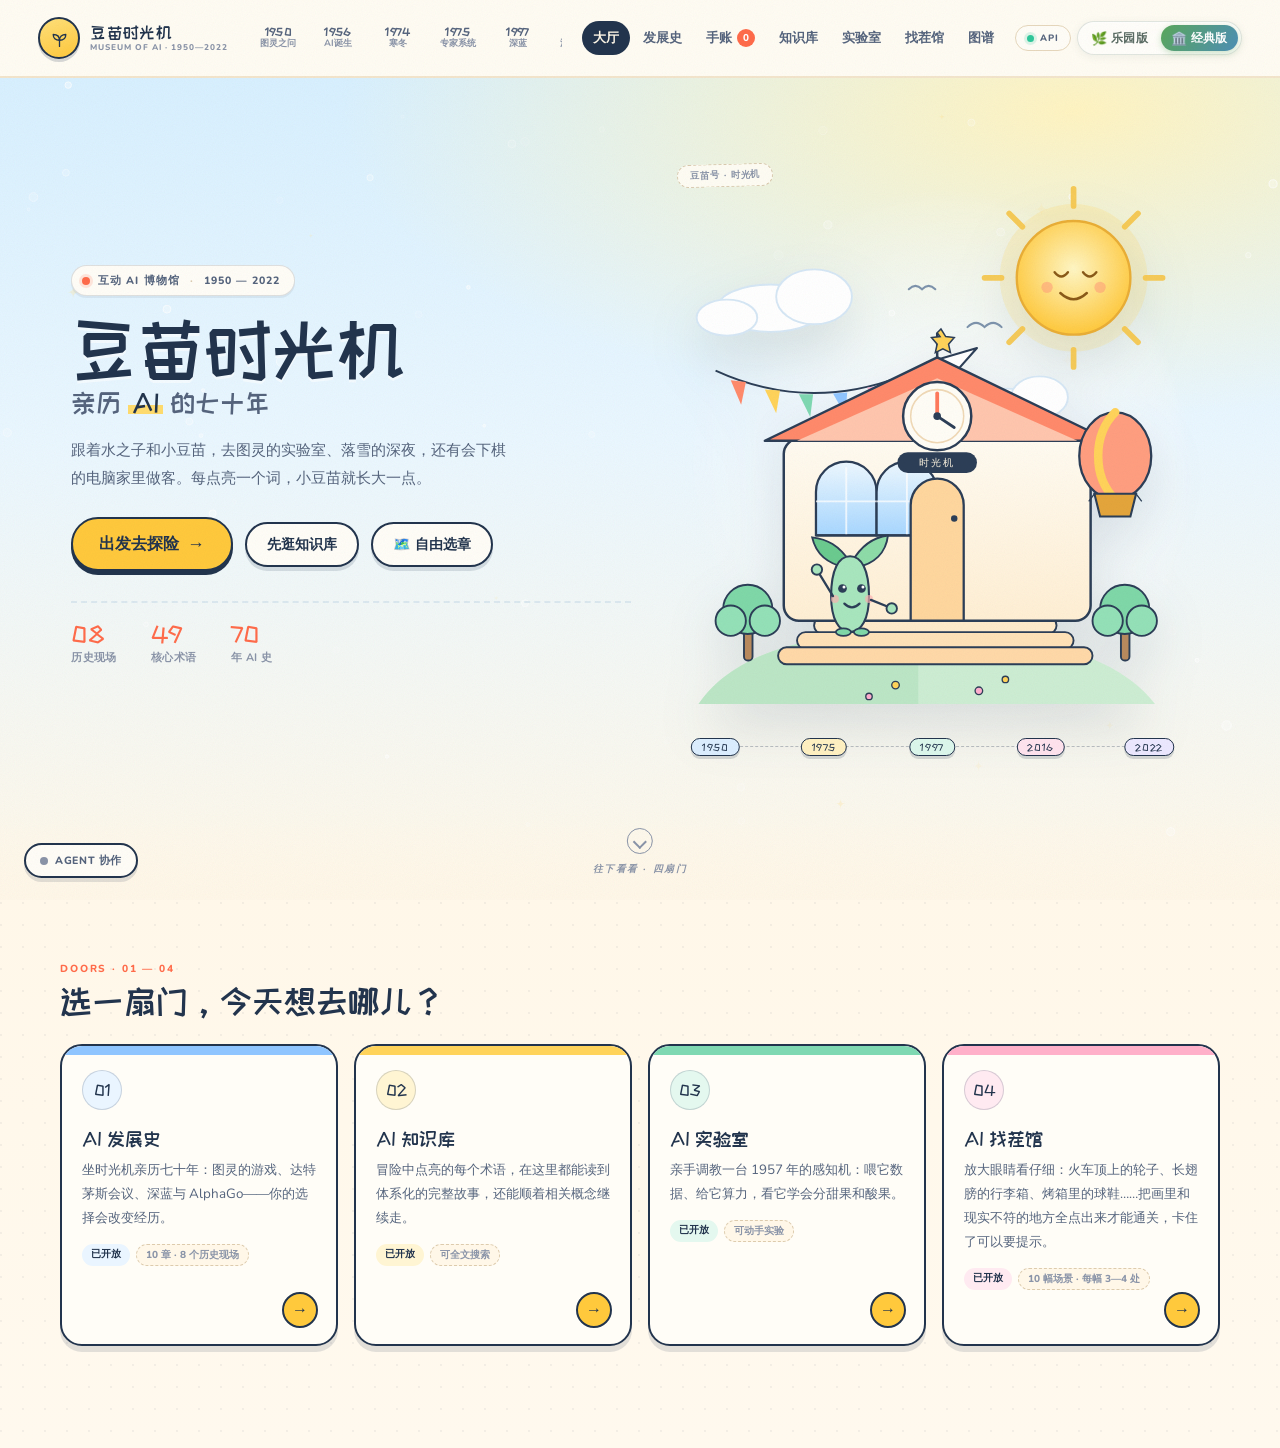
==== commit 2186f331: "perf(spot): webp images + background prefetch queue (instant 换一幅)" ====
--- a/classic/index.html
+++ b/classic/index.html
@@ -729,7 +729,7 @@
 <script src="games.js?v=7"></script>
 <script src="app.js?v=37"></script>
 <script src="lab.js?v=4"></script>
-<script src="spot.js?v=5"></script>
+<script src="spot.js?v=6"></script>
 <script src="../switch.js?v=1" data-version="classic"></script>
 </body>
 </html>
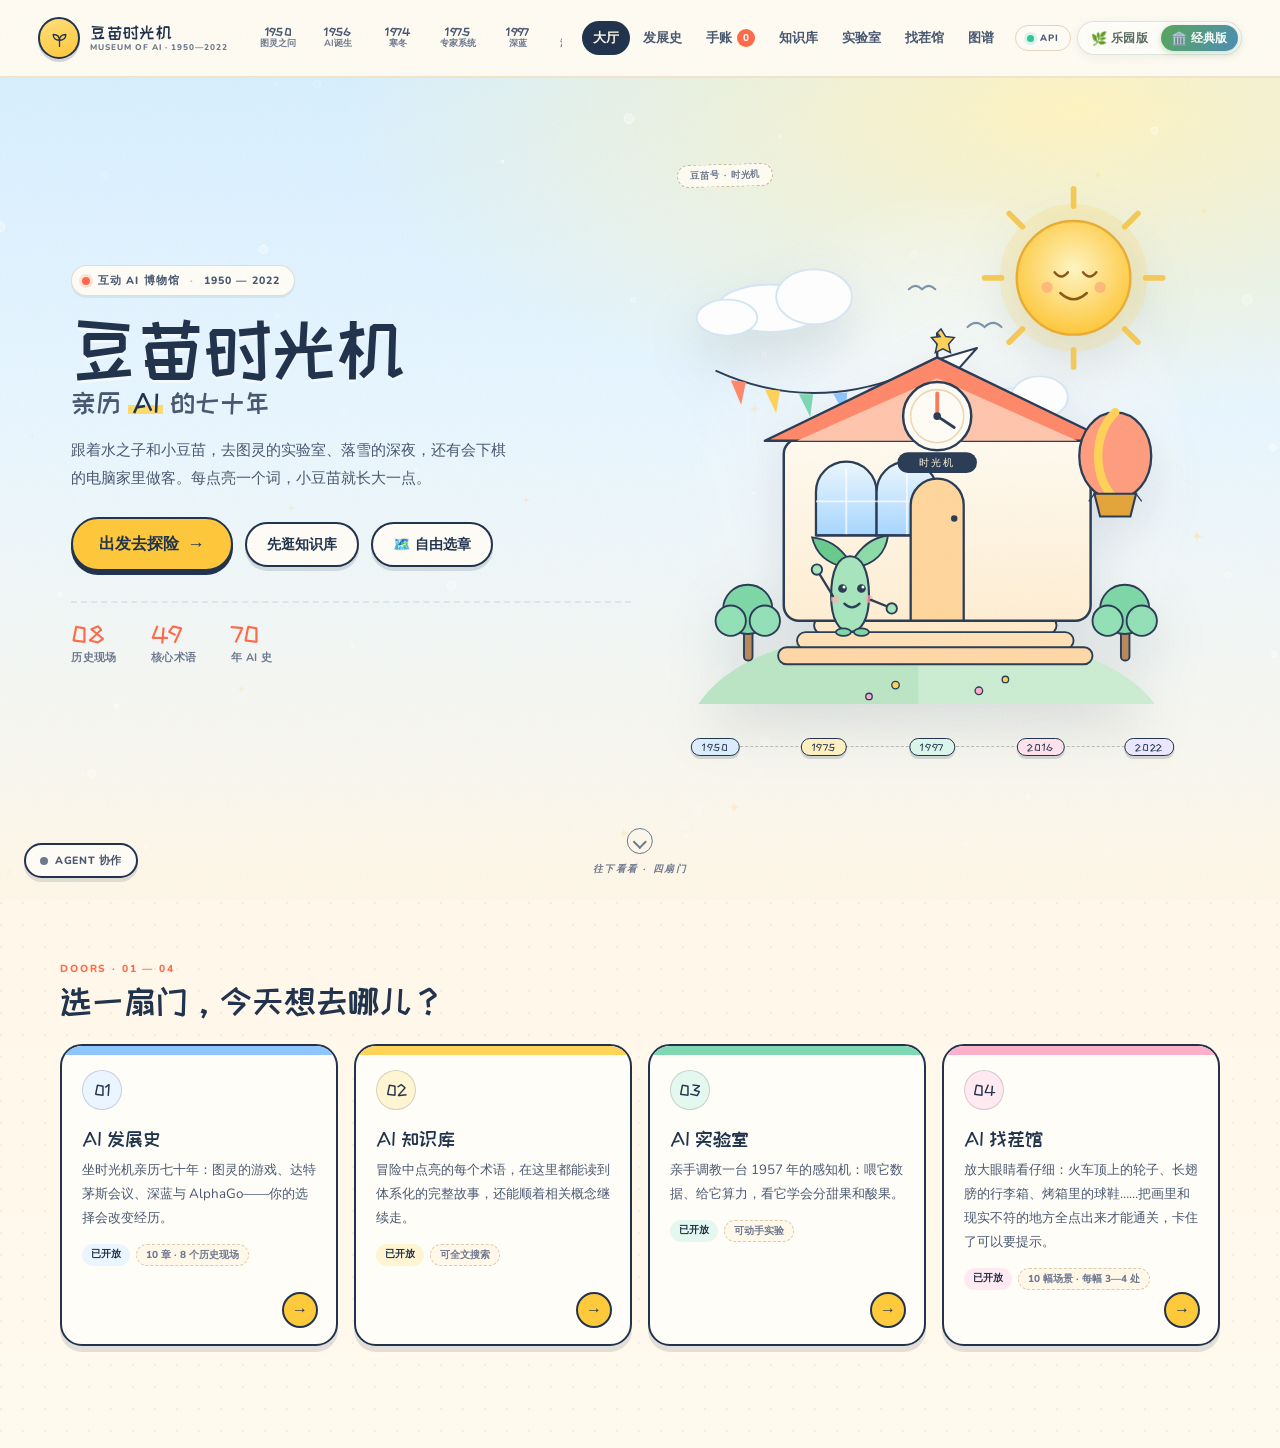
==== commit b703c994: "style: 提高全站文字对比度（夜色/白天/经典版令牌微调） 夜色: --ink #f1efe9、--ink-soft #a8b7af、--line .16；白天: --ink-soft #5662" ====
--- a/classic/index.html
+++ b/classic/index.html
@@ -11,7 +11,7 @@
 <link rel="preload" as="style" href="https://fonts.googleapis.com/css2?family=Nunito:wght@400;600;700;800&family=ZCOOL+KuaiLe&display=swap" onload="this.rel='stylesheet'">
 <noscript><link rel="stylesheet" href="https://fonts.googleapis.com/css2?family=Nunito:wght@400;600;700;800&family=ZCOOL+KuaiLe&display=swap"></noscript>
 <link rel="preconnect" href="https://doumiao-adv-bfzrfvqpep.cn-shanghai.fcapp.run" crossorigin>
-<link rel="stylesheet" href="style.css?v=47">
+<link rel="stylesheet" href="style.css?v=48">
 <link rel="stylesheet" href="../switch.css?v=3">
 </head>
 <body>
--- a/classic/style.css
+++ b/classic/style.css
@@ -15,10 +15,10 @@
   --surface: #ffffff;
   --sky: #e9f6ff;
   --ink: #22344d;
-  --ink-2: #55647d;
-  --ink-3: #8a94a8;
-  --line: #eadcc6;
-  --line-2: #d9c9ae;
+  --ink-2: #4a5871;
+  --ink-3: #6f7a90;
+  --line: #e2d2b6;
+  --line-2: #cbb894;
 
   --sun: #ffc93c;
   --sun-soft: #fff1c2;
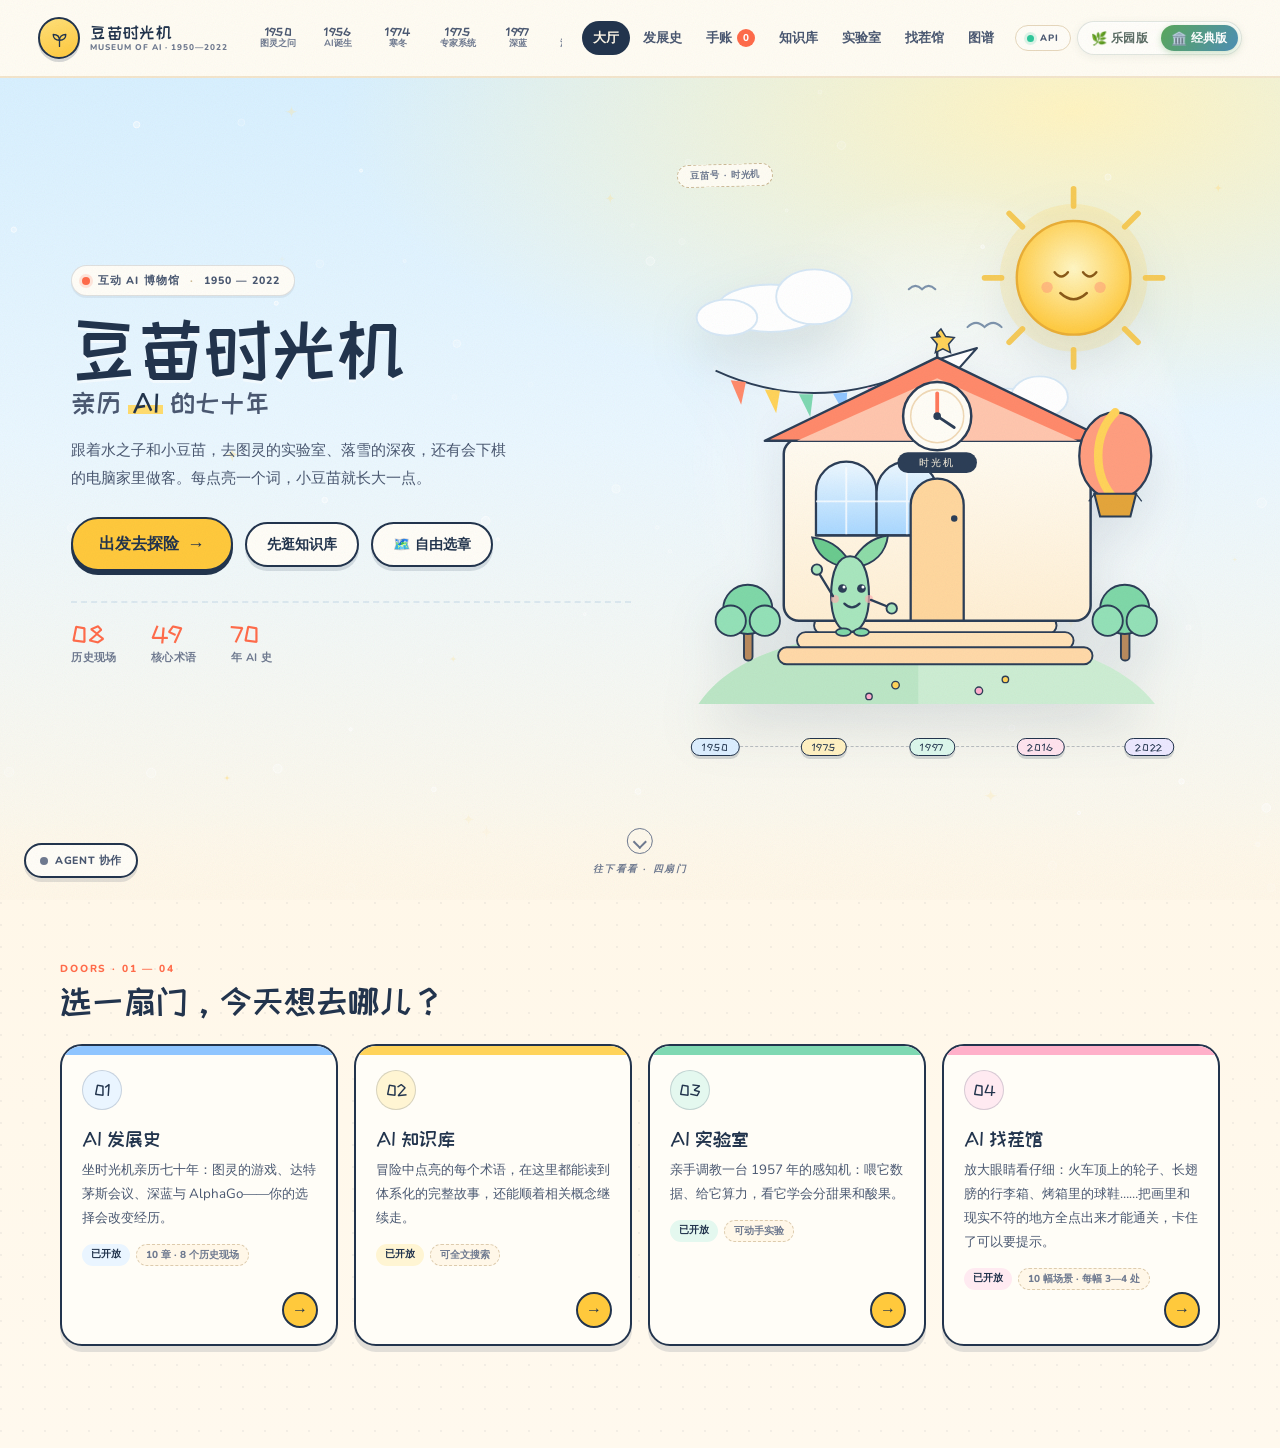
==== commit cde184bd: "feat(sync): 前端接入 MySQL 学习数据云同步（匿名设备 ID） 新增 cloud-sync.js：设备注册、云端进度合并（只增不减）、变化防抖上报、tip_collect/chapte" ====
--- a/classic/index.html
+++ b/classic/index.html
@@ -724,10 +724,11 @@
 </div>
 
 <script src="config.js"></script>
+<script src="../cloud-sync.js?v=1"></script>
 <script src="story.js?v=22"></script>
 <script src="fx.js?v=19"></script>
 <script src="games.js?v=7"></script>
-<script src="app.js?v=37"></script>
+<script src="app.js?v=38"></script>
 <script src="lab.js?v=4"></script>
 <script src="spot.js?v=6"></script>
 <script src="../switch.js?v=1" data-version="classic"></script>
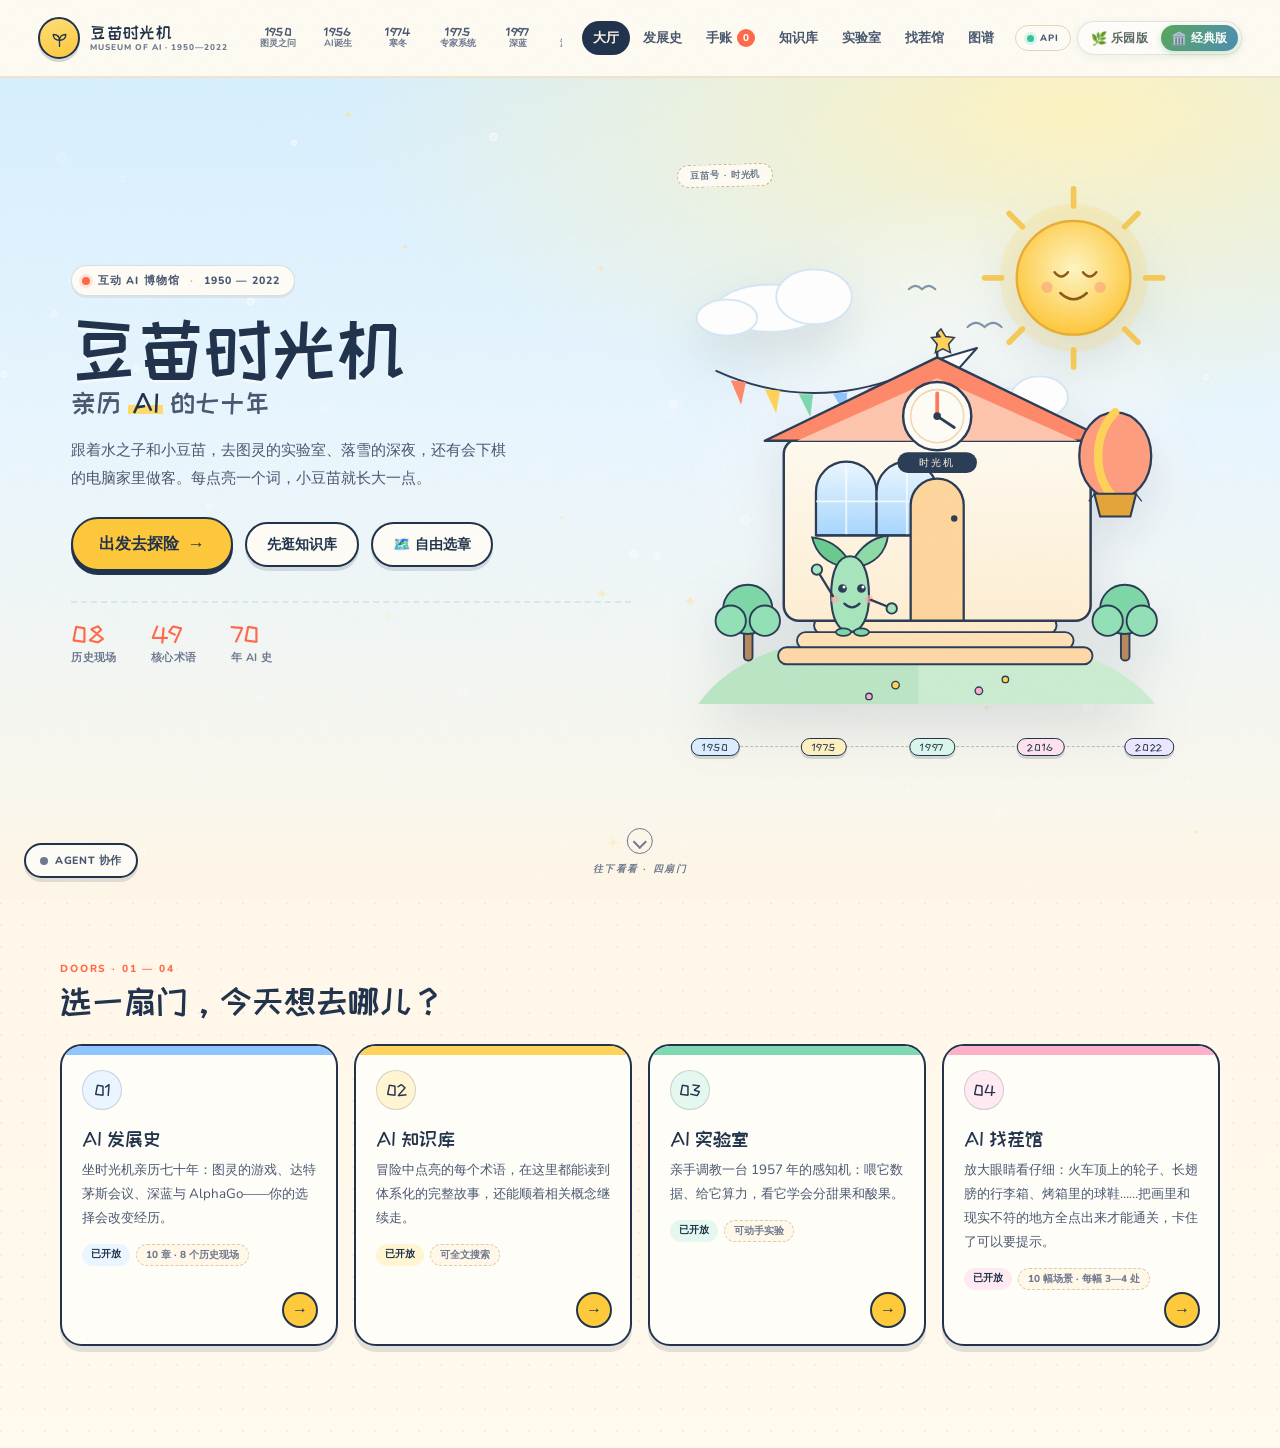
==== commit df80e4f9: "feat(sync): cross-device sync code + shared tips union (cloud-sync v2)" ====
--- a/classic/index.html
+++ b/classic/index.html
@@ -1,4 +1,4 @@
-<!DOCTYPE html>
+﻿<!DOCTYPE html>
 <html lang="zh-CN">
 <head>
 <meta charset="UTF-8">
@@ -724,7 +724,7 @@
 </div>
 
 <script src="config.js"></script>
-<script src="../cloud-sync.js?v=1"></script>
+<script src="../cloud-sync.js?v=2"></script>
 <script src="story.js?v=22"></script>
 <script src="fx.js?v=19"></script>
 <script src="games.js?v=7"></script>
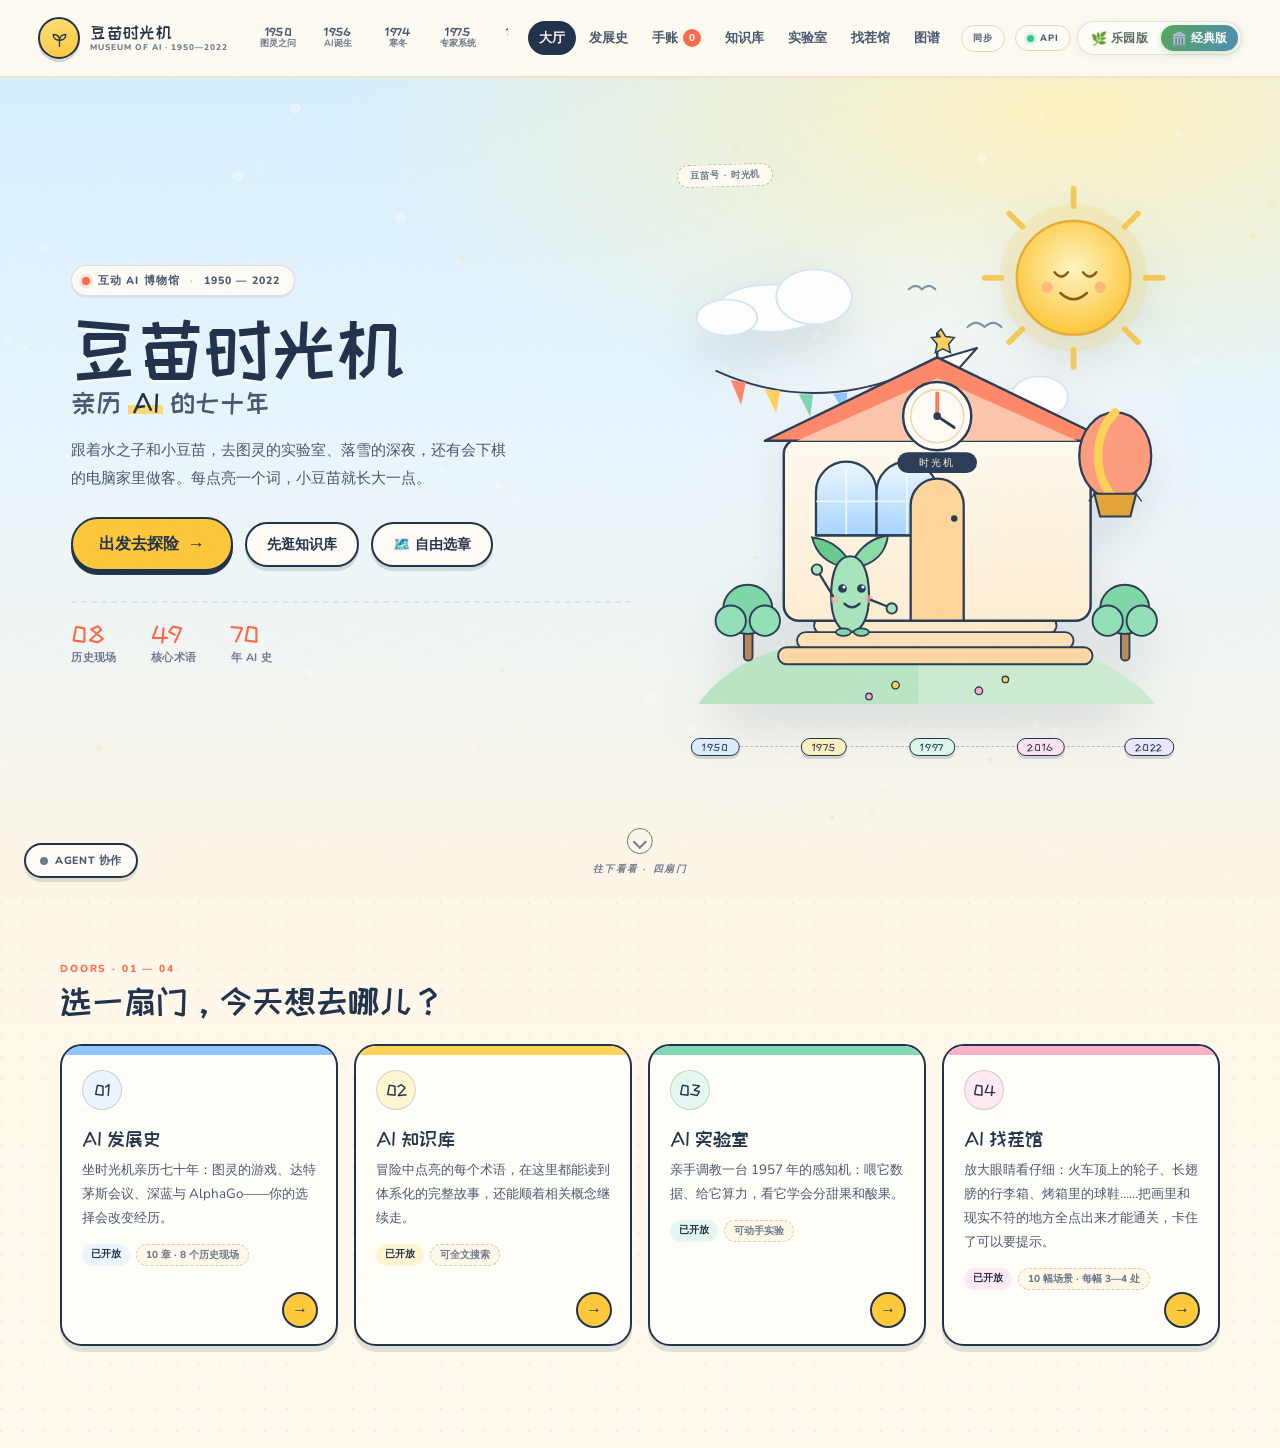
==== commit cfc70ad4: "fix: 同步码独立入口（不再依赖 API 弹窗）+ 家长口令页显示默认口令" ====
--- a/classic/index.html
+++ b/classic/index.html
@@ -1,4 +1,4 @@
-﻿<!DOCTYPE html>
+<!DOCTYPE html>
 <html lang="zh-CN">
 <head>
 <meta charset="UTF-8">
@@ -724,7 +724,7 @@
 </div>
 
 <script src="config.js"></script>
-<script src="../cloud-sync.js?v=2"></script>
+<script src="../cloud-sync.js?v=3"></script>
 <script src="story.js?v=22"></script>
 <script src="fx.js?v=19"></script>
 <script src="games.js?v=7"></script>
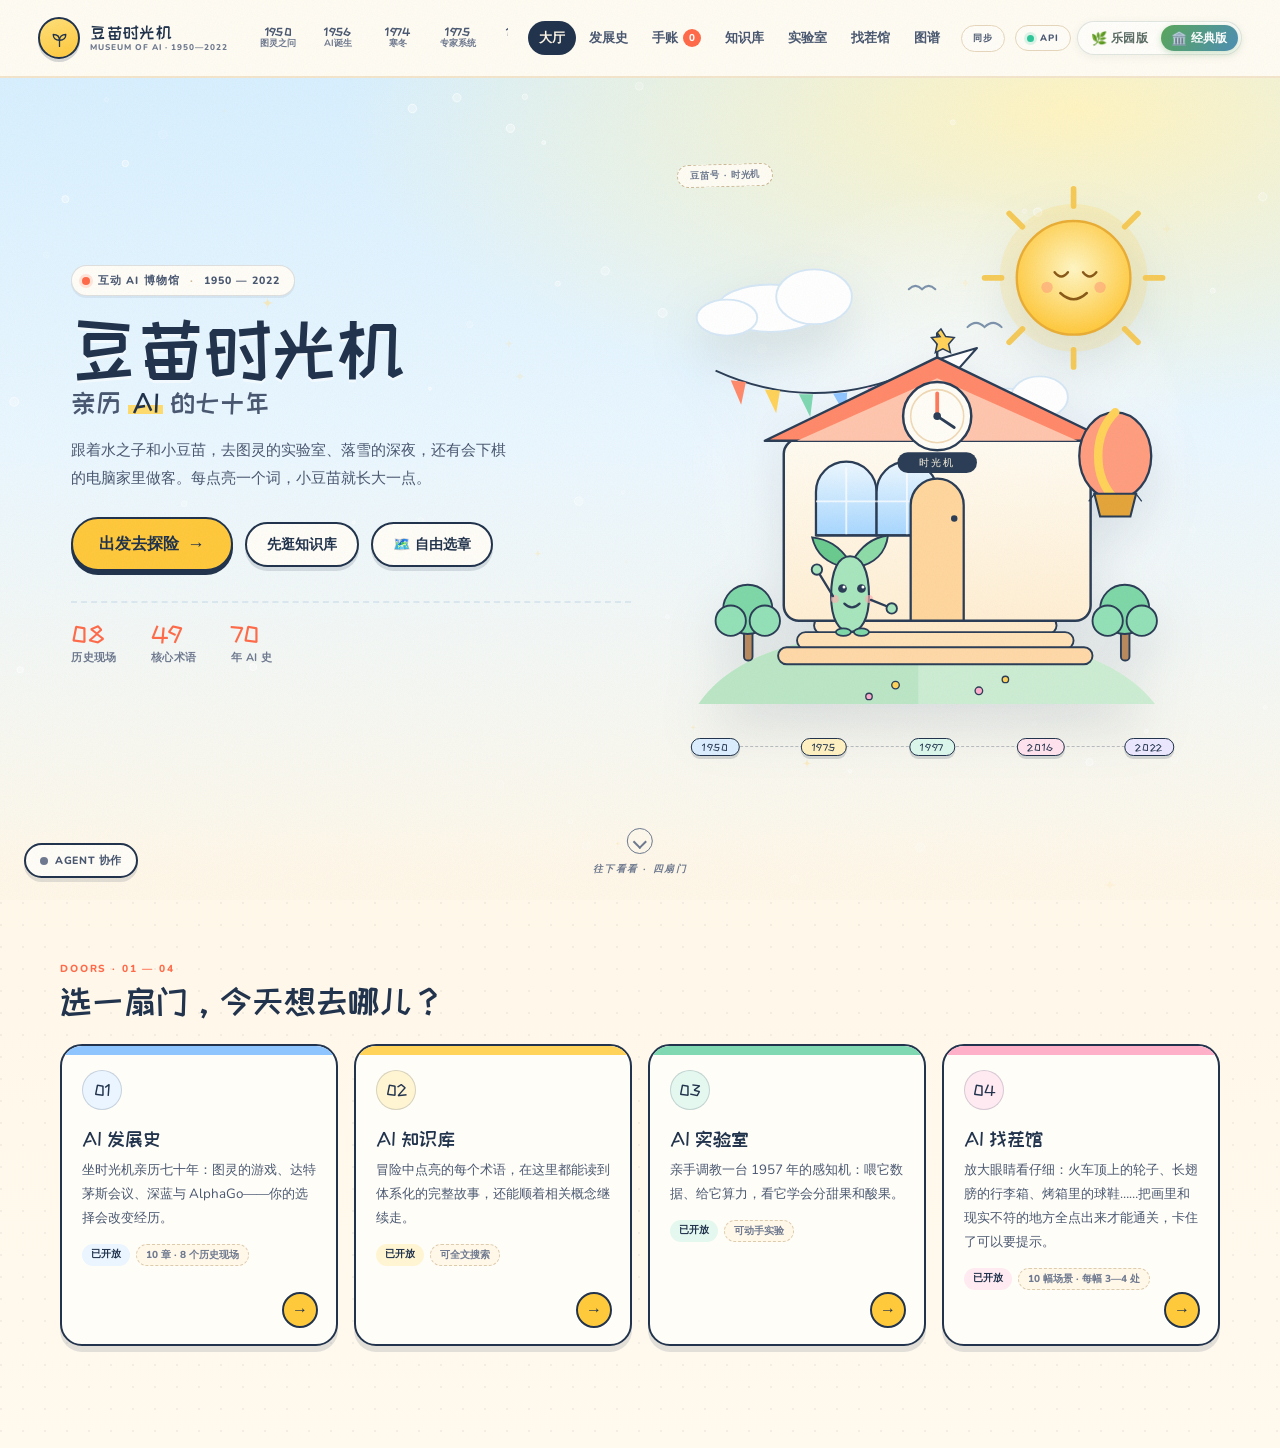
==== commit 69ad52b1: "fix: 回溯与同步弹窗改用主题变量（夜间可读）；提示未解锁章节" ====
--- a/classic/index.html
+++ b/classic/index.html
@@ -724,7 +724,7 @@
 </div>
 
 <script src="config.js"></script>
-<script src="../cloud-sync.js?v=3"></script>
+<script src="../cloud-sync.js?v=4"></script>
 <script src="story.js?v=22"></script>
 <script src="fx.js?v=19"></script>
 <script src="games.js?v=7"></script>
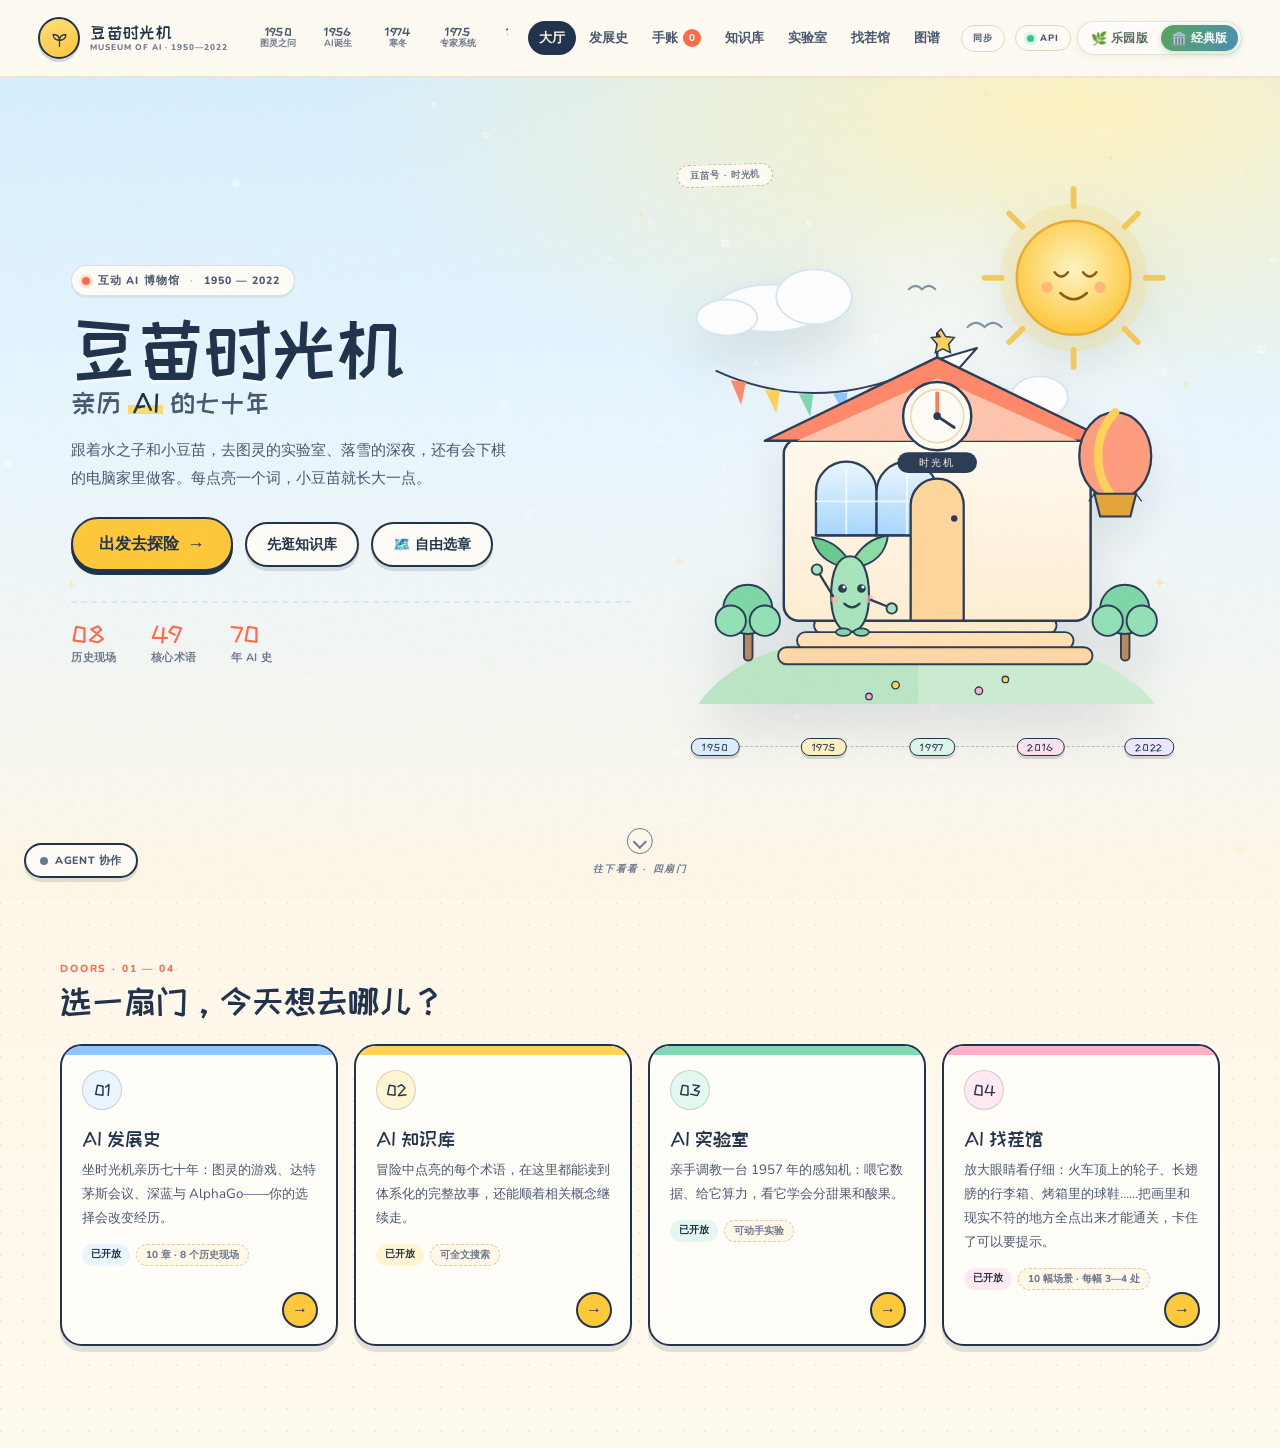
==== commit f4062506: "fix: style.css 版本号升到 49，破除缓存（回溯面板旧样式）" ====
--- a/classic/index.html
+++ b/classic/index.html
@@ -11,7 +11,7 @@
 <link rel="preload" as="style" href="https://fonts.googleapis.com/css2?family=Nunito:wght@400;600;700;800&family=ZCOOL+KuaiLe&display=swap" onload="this.rel='stylesheet'">
 <noscript><link rel="stylesheet" href="https://fonts.googleapis.com/css2?family=Nunito:wght@400;600;700;800&family=ZCOOL+KuaiLe&display=swap"></noscript>
 <link rel="preconnect" href="https://doumiao-adv-bfzrfvqpep.cn-shanghai.fcapp.run" crossorigin>
-<link rel="stylesheet" href="style.css?v=48">
+<link rel="stylesheet" href="style.css?v=49">
 <link rel="stylesheet" href="../switch.css?v=3">
 </head>
 <body>
